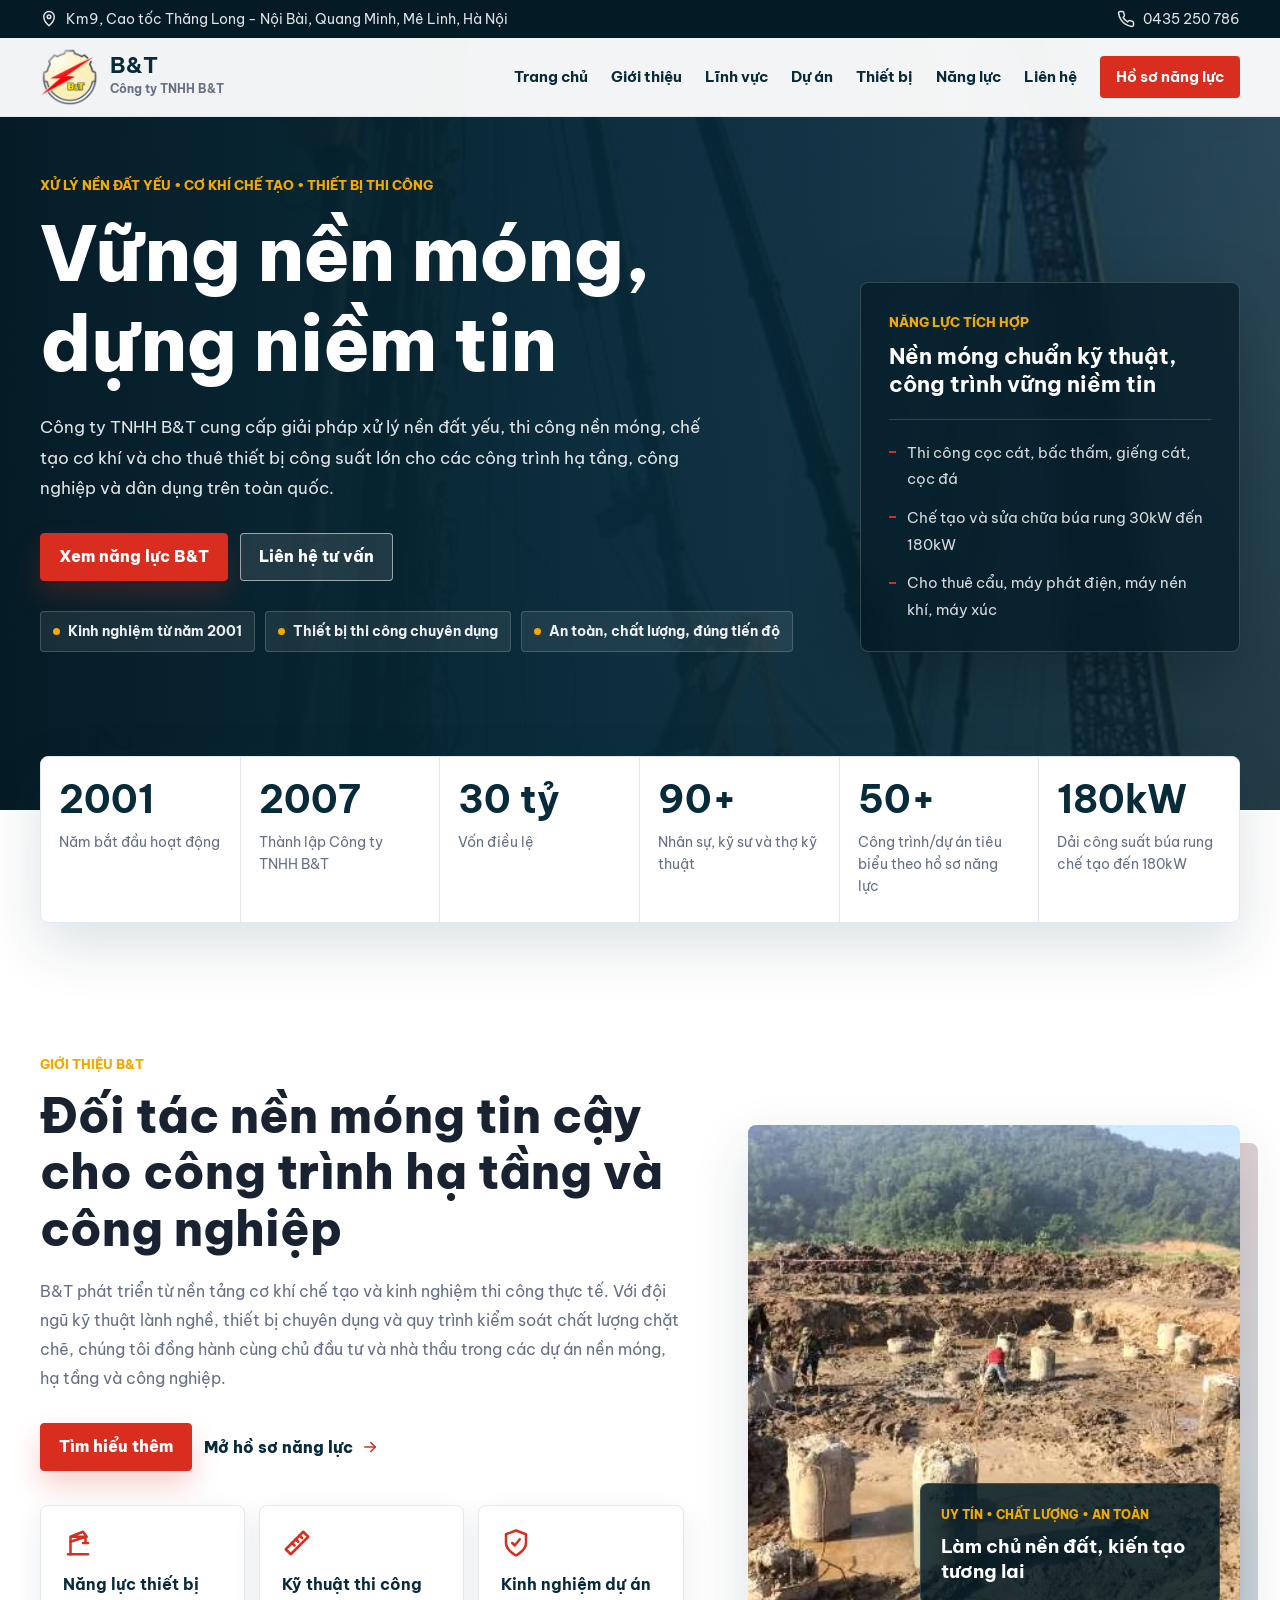
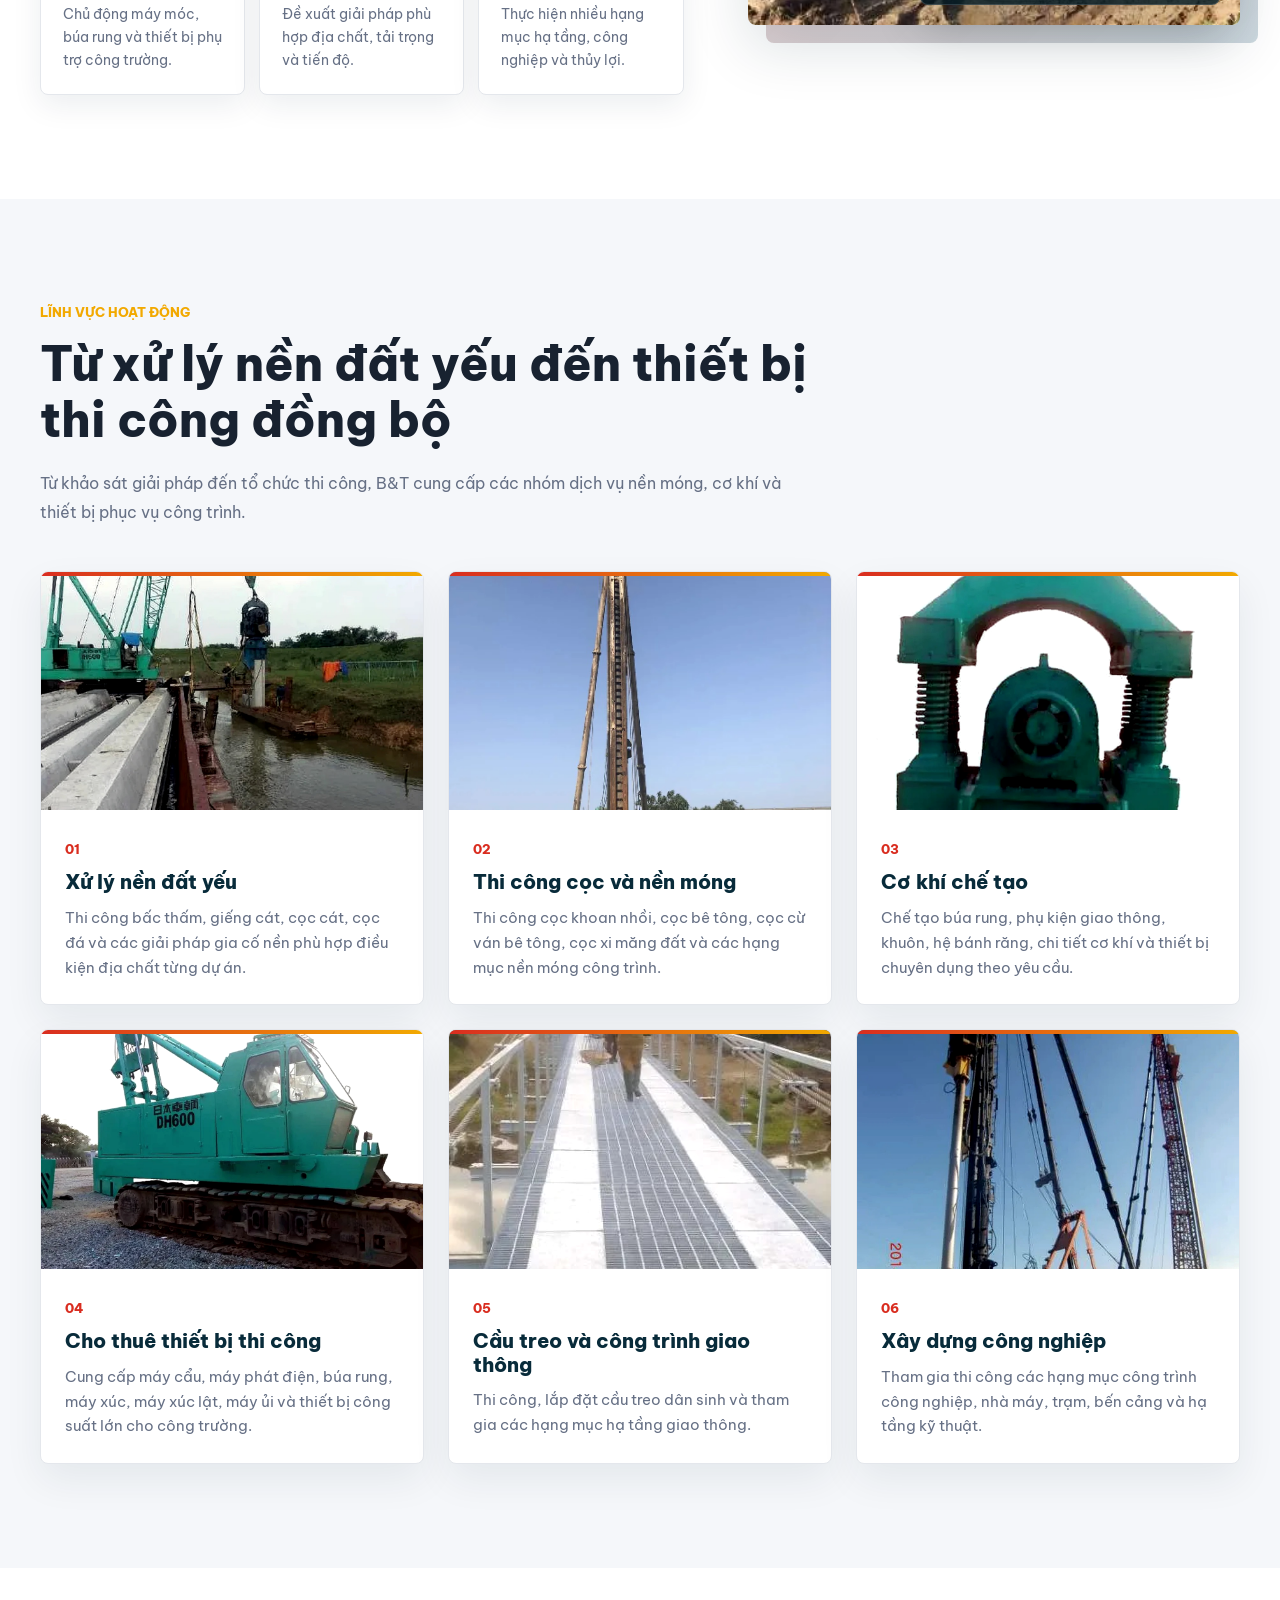
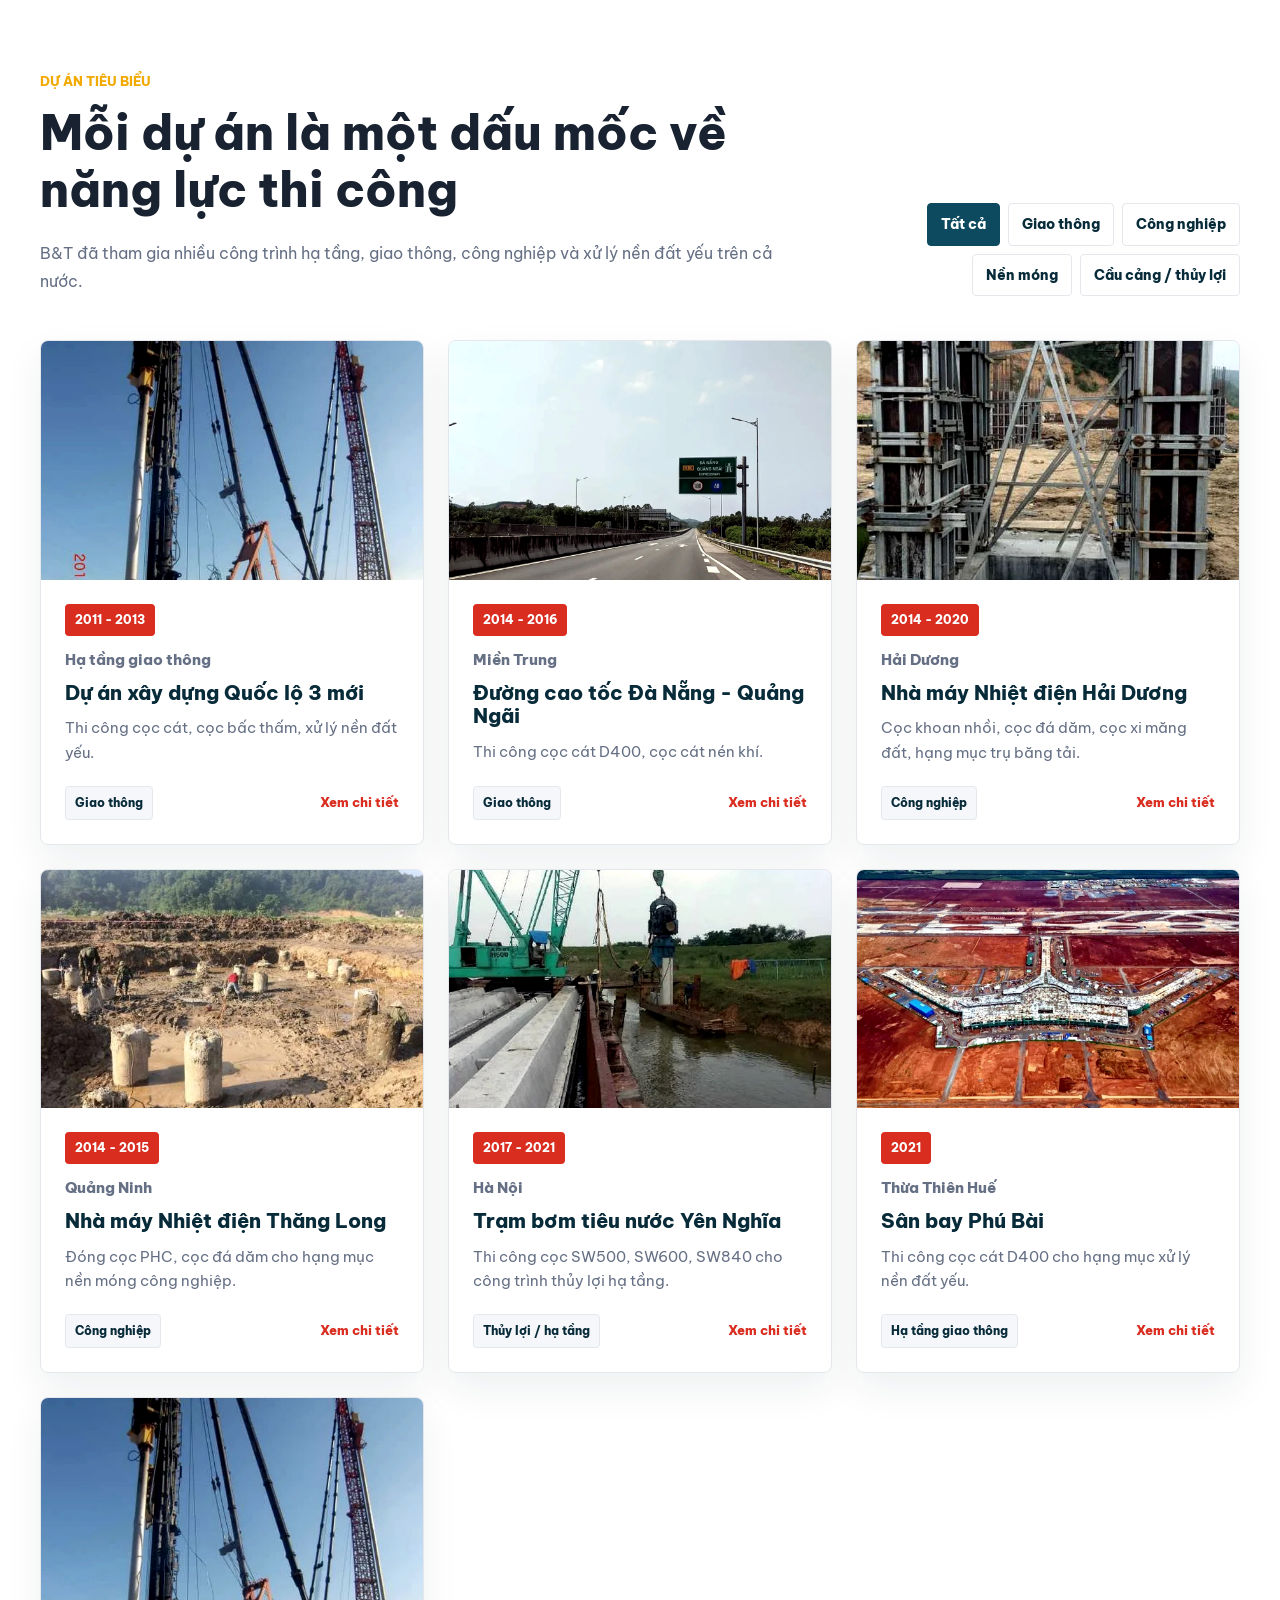
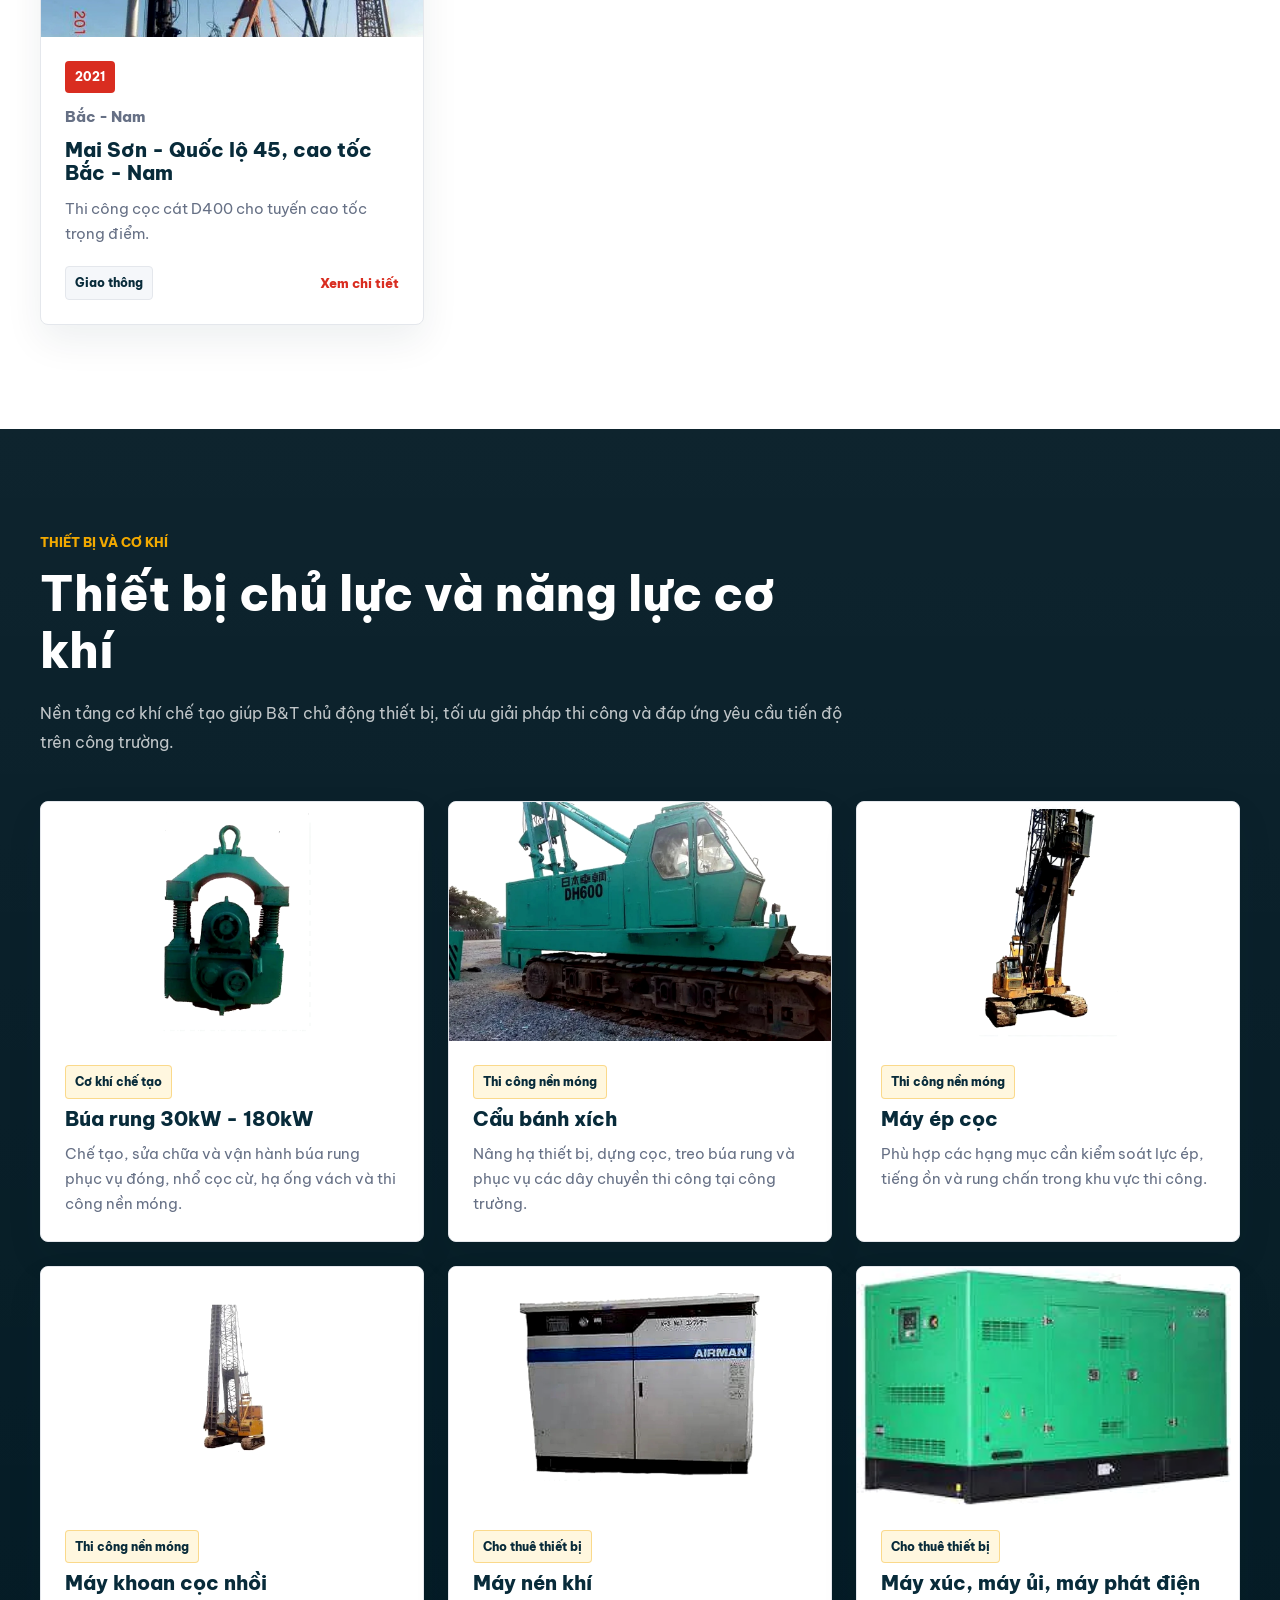
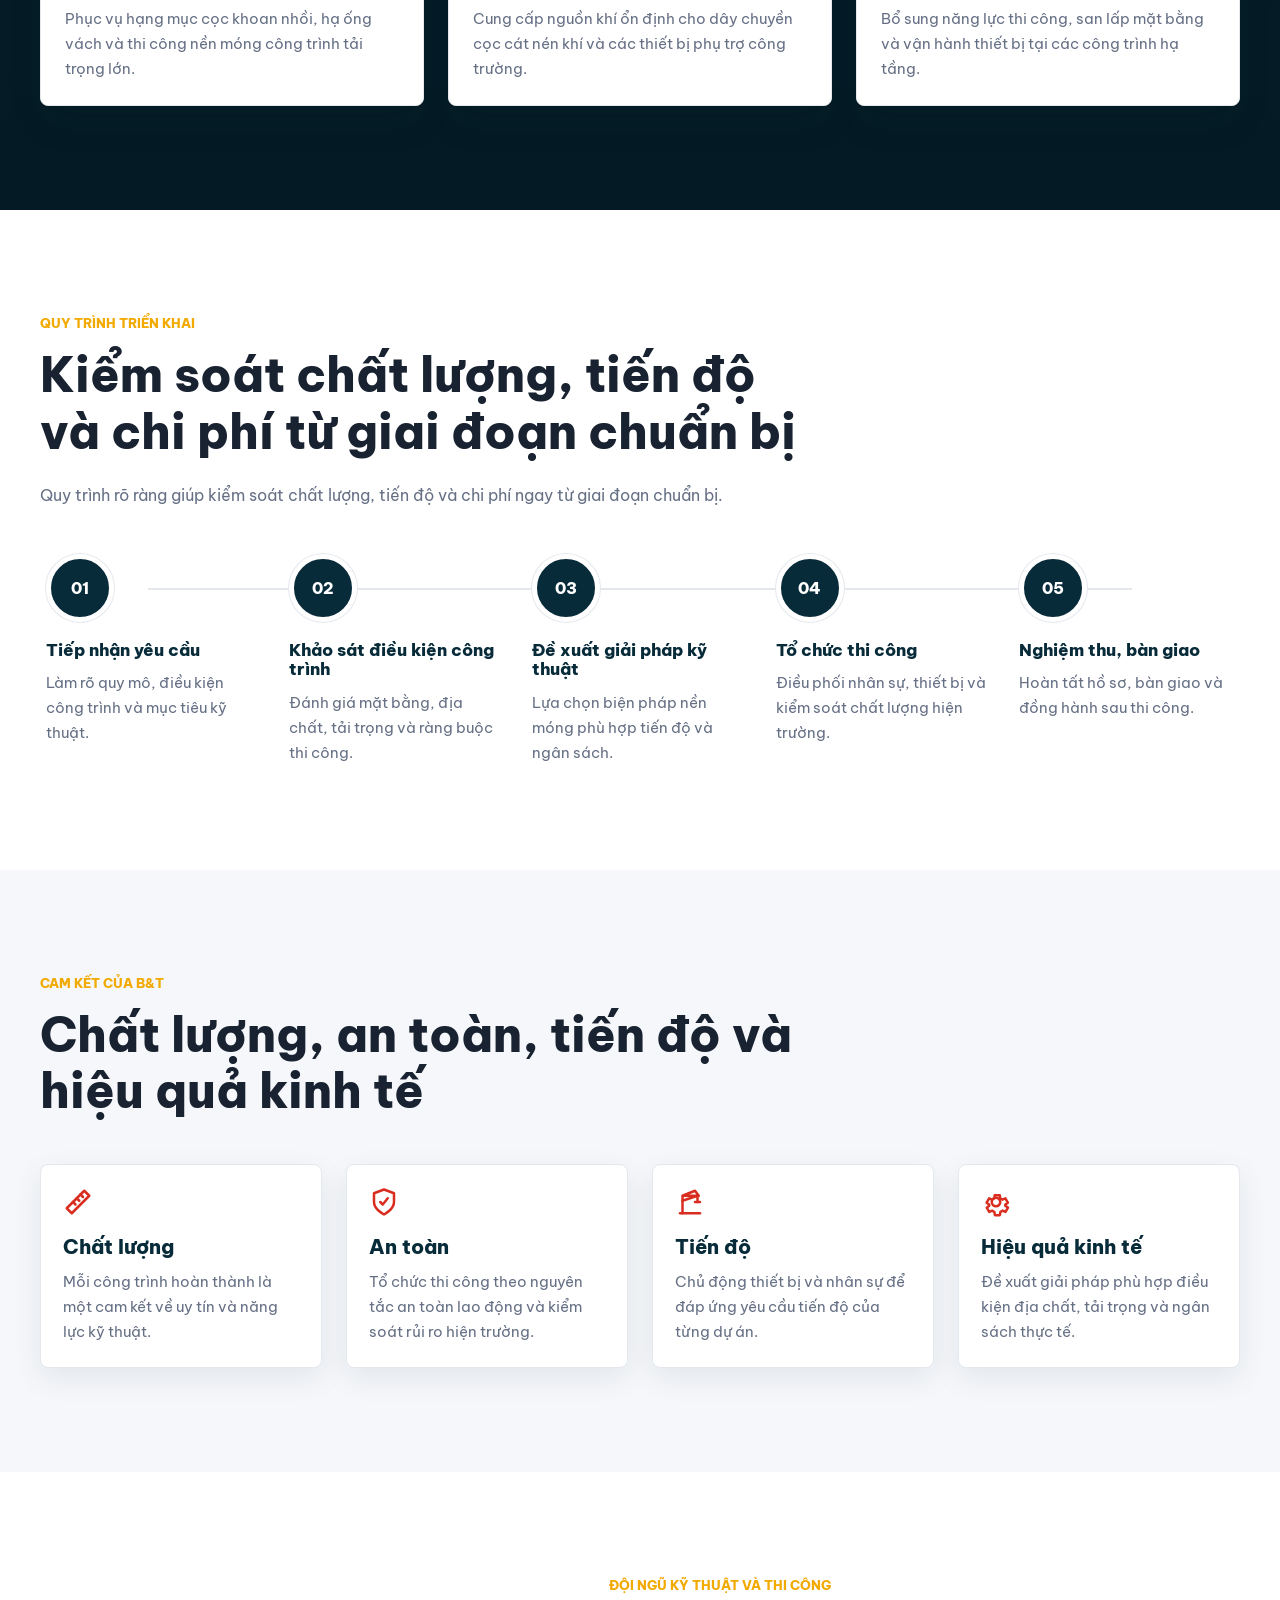
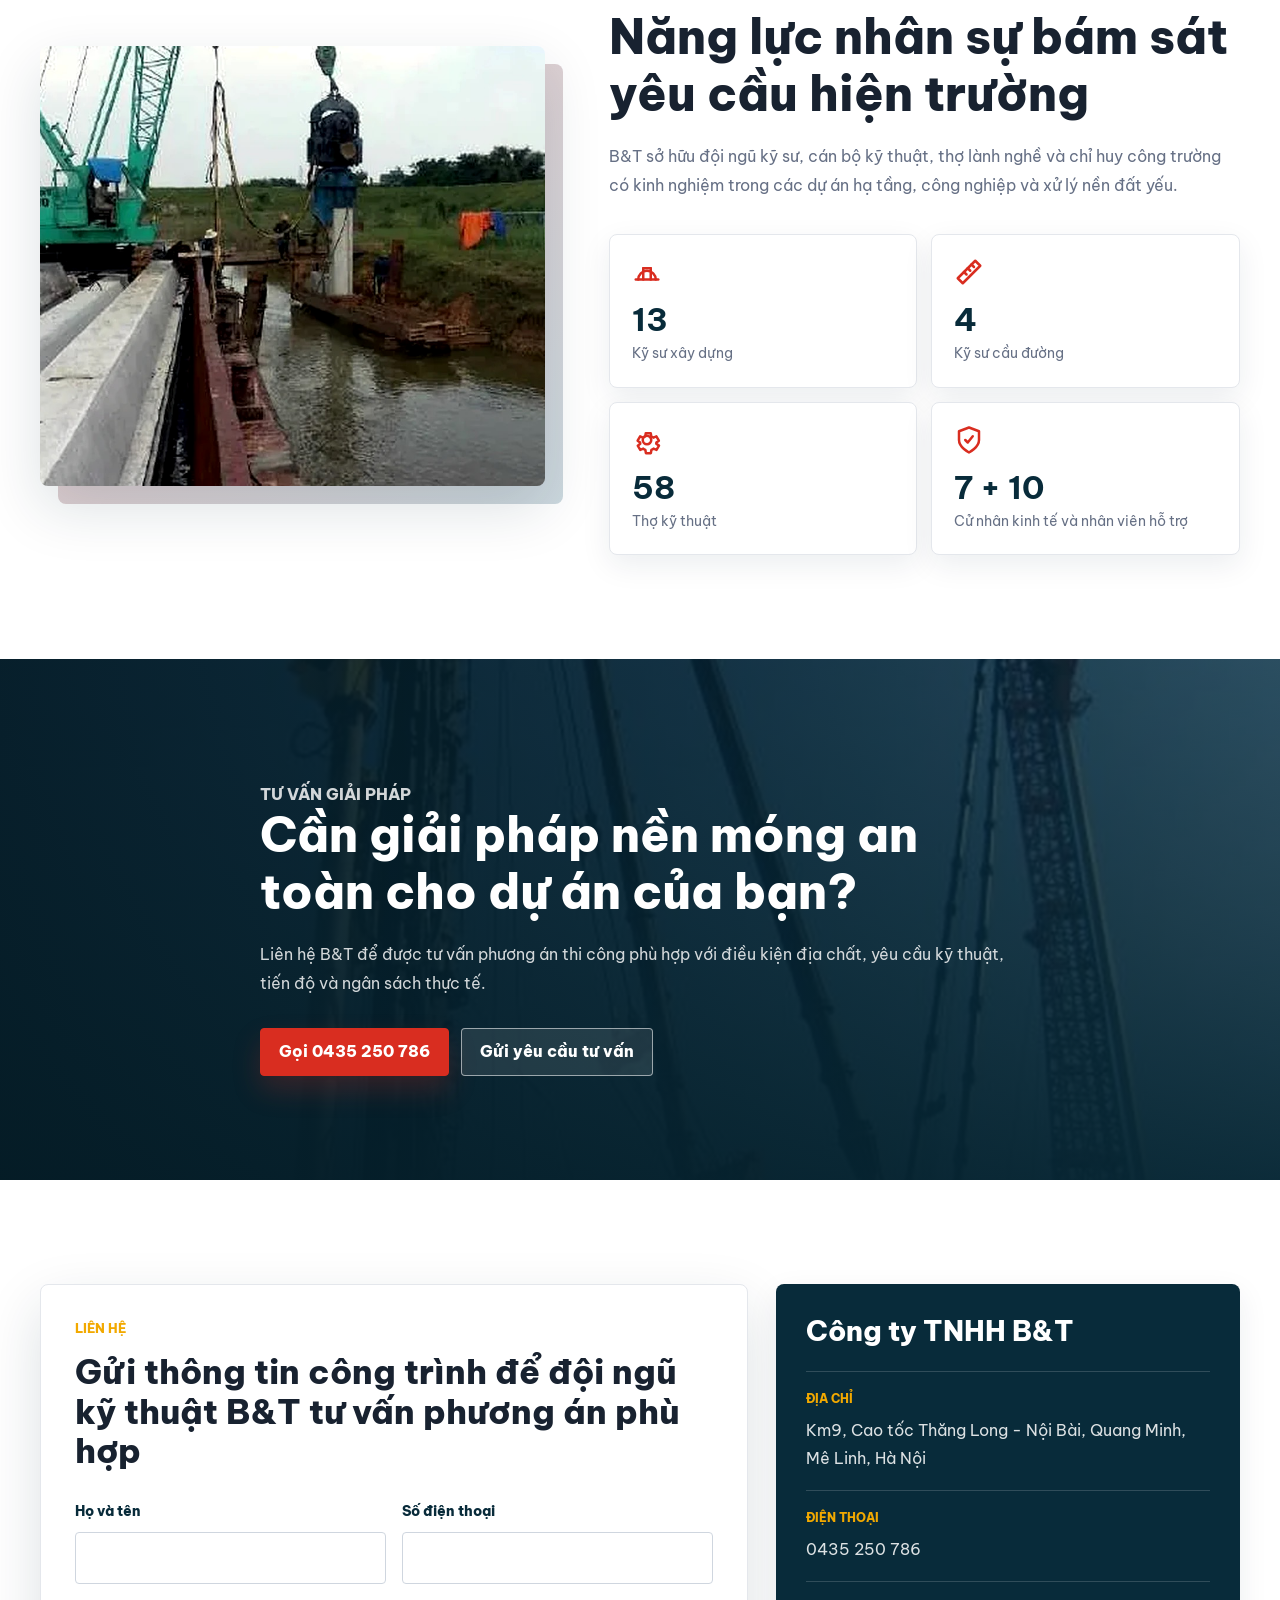
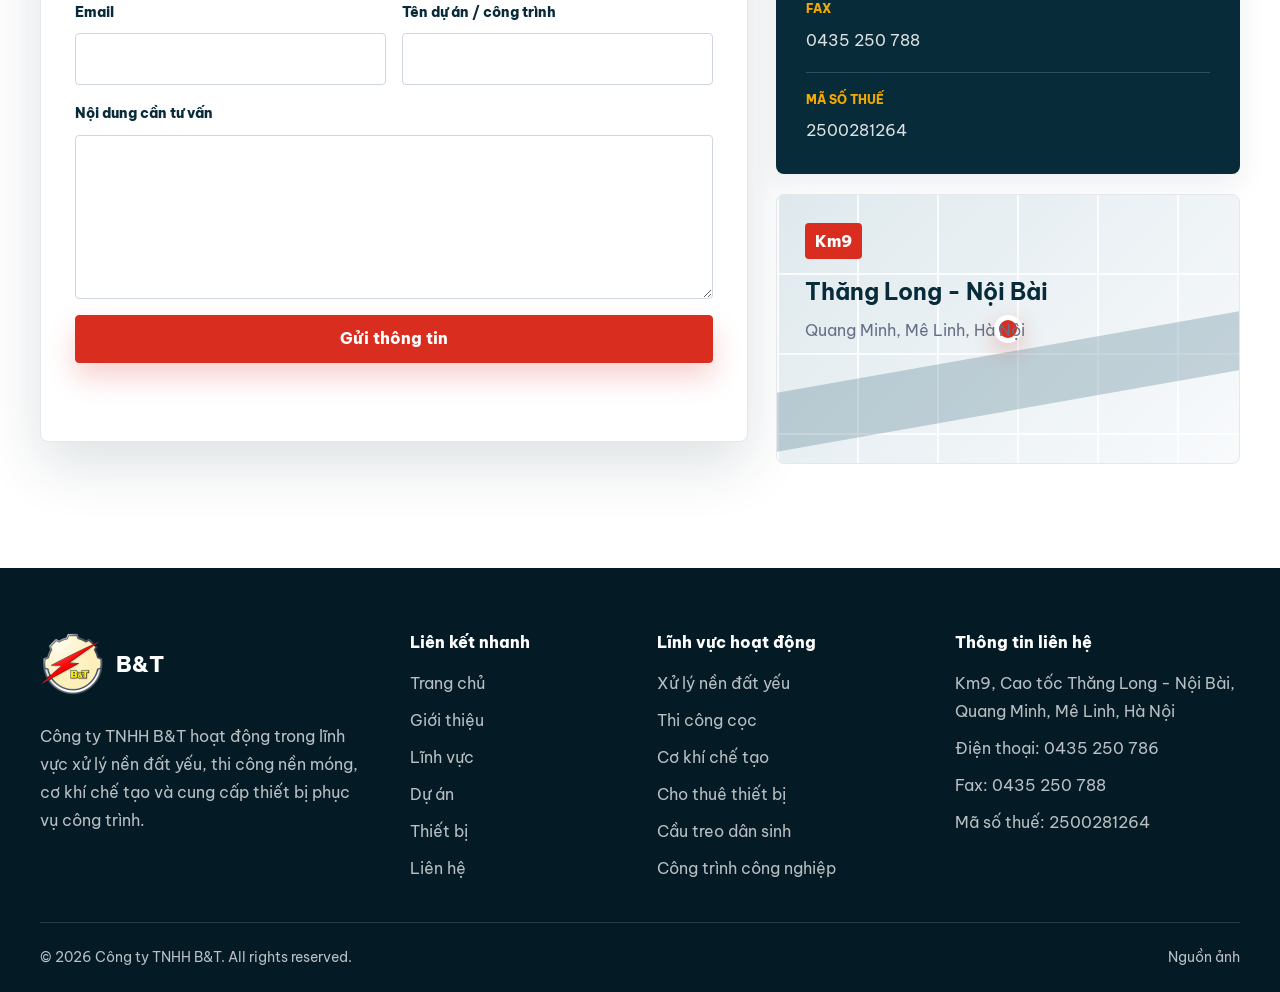
==== index.html @ 067ecbad "Add files via upload" ====
<!doctype html>
<html lang="vi">
  <head>
    <meta charset="utf-8" />
    <meta name="viewport" content="width=device-width, initial-scale=1" />
    <title>Công ty TNHH B&amp;T | Xử lý nền đất yếu, thi công nền móng và cơ khí thiết bị</title>
    <meta
      name="description"
      content="Công ty TNHH B&amp;T chuyên xử lý nền đất yếu, thi công nền móng, cọc cát, cọc khoan nhồi, cơ khí chế tạo và cho thuê thiết bị công trình."
    />
    <meta property="og:title" content="Công ty TNHH B&amp;T | Vững nền móng, dựng niềm tin" />
    <meta
      property="og:description"
      content="Giải pháp xử lý nền đất yếu, thi công nền móng, cơ khí chế tạo và thiết bị thi công cho công trình hạ tầng, công nghiệp và dân dụng."
    />
    <meta property="og:image" content="assets/images/hero-foundation.jpg" />
    <meta property="og:type" content="website" />
    <link rel="icon" href="favicon.png" type="image/png" />
    <link rel="preload" href="assets/images/hero-foundation.jpg" as="image" />
    <link rel="preconnect" href="https://fonts.googleapis.com" />
    <link rel="preconnect" href="https://fonts.gstatic.com" crossorigin />
    <link
      href="https://fonts.googleapis.com/css2?family=Be+Vietnam+Pro:wght@400;500;600;700;800&display=swap"
      rel="stylesheet"
    />
    <link rel="stylesheet" href="assets/css/style.css" />
  </head>
  <body>
    <a class="skip-link" href="#main-content">Bỏ qua điều hướng</a>

    <svg class="svg-sprite" aria-hidden="true" focusable="false">
      <symbol id="icon-pin" viewBox="0 0 24 24">
        <path d="M12 21s7-6.1 7-12a7 7 0 1 0-14 0c0 5.9 7 12 7 12Z" />
        <circle cx="12" cy="9" r="2.4" />
      </symbol>
      <symbol id="icon-phone" viewBox="0 0 24 24">
        <path d="M22 16.9v3a2 2 0 0 1-2.2 2 19.7 19.7 0 0 1-8.6-3.1 19.4 19.4 0 0 1-6-6A19.7 19.7 0 0 1 2.1 4.2 2 2 0 0 1 4.1 2h3a2 2 0 0 1 2 1.7c.1 1 .4 2 .7 2.9a2 2 0 0 1-.5 2.1L8.1 9.9a16 16 0 0 0 6 6l1.2-1.2a2 2 0 0 1 2.1-.5c.9.3 1.9.6 2.9.7A2 2 0 0 1 22 16.9Z" />
      </symbol>
      <symbol id="icon-shield" viewBox="0 0 24 24">
        <path d="M12 22s8-4 8-10V5l-8-3-8 3v7c0 6 8 10 8 10Z" />
        <path d="m9 12 2 2 4-5" />
      </symbol>
      <symbol id="icon-gear" viewBox="0 0 24 24">
        <path d="M12 15.4a3.4 3.4 0 1 0 0-6.8 3.4 3.4 0 0 0 0 6.8Z" />
        <path d="M19.4 15a8.7 8.7 0 0 0 .1-1l2-1.5-2-3.4-2.4 1a8.4 8.4 0 0 0-1.7-1L15 6.5h-4l-.4 2.6c-.6.2-1.2.6-1.7 1l-2.4-1-2 3.4 2 1.5a8.7 8.7 0 0 0 .1 1l-2 1.5 2 3.4 2.4-1c.5.4 1.1.7 1.7 1l.4 2.6h4l.4-2.6c.6-.3 1.2-.6 1.7-1l2.4 1 2-3.4-2.2-1.5Z" />
      </symbol>
      <symbol id="icon-crane" viewBox="0 0 24 24">
        <path d="M4 21h16" />
        <path d="M6 21V7l10-4 3 4H6" />
        <path d="m6 11 12-4" />
        <path d="M18 7v5" />
        <path d="M16 12h4" />
      </symbol>
      <symbol id="icon-ruler" viewBox="0 0 24 24">
        <path d="m3 17 4 4L21 7l-4-4L3 17Z" />
        <path d="m14 6 2 2" />
        <path d="m11 9 2 2" />
        <path d="m8 12 2 2" />
      </symbol>
      <symbol id="icon-hardhat" viewBox="0 0 24 24">
        <path d="M3 18h18" />
        <path d="M5 18a7 7 0 0 1 14 0" />
        <path d="M9 18V9" />
        <path d="M15 18V9" />
        <path d="M9 9h6" />
      </symbol>
      <symbol id="icon-arrow" viewBox="0 0 24 24">
        <path d="M5 12h14" />
        <path d="m13 6 6 6-6 6" />
      </symbol>
    </svg>

    <header class="site-header" data-header>
      <div class="top-bar">
        <div class="container top-bar__inner">
          <span>
            <svg aria-hidden="true"><use href="#icon-pin"></use></svg>
            Km9, Cao tốc Thăng Long - Nội Bài, Quang Minh, Mê Linh, Hà Nội
          </span>
          <a href="tel:0435250786">
            <svg aria-hidden="true"><use href="#icon-phone"></use></svg>
            0435 250 786
          </a>
        </div>
      </div>
      <nav class="nav-shell" aria-label="Điều hướng chính">
        <div class="container nav-shell__inner">
          <a class="brand" href="#home" aria-label="B&T trang chủ">
            <img class="brand__logo" src="assets/images/logo-bt.png" alt="Logo Công ty TNHH B&amp;T" />
            <span>
              <strong>B&amp;T</strong>
              <small>Công ty TNHH B&amp;T</small>
            </span>
          </a>

          <button
            class="nav-toggle"
            type="button"
            aria-label="Mở menu"
            aria-expanded="false"
            aria-controls="main-menu"
            data-nav-toggle
          >
            <span></span>
            <span></span>
            <span></span>
          </button>

          <div class="main-menu" id="main-menu" data-menu>
            <a href="#home">Trang chủ</a>
            <a href="#about">Giới thiệu</a>
            <a href="#services">Lĩnh vực</a>
            <a href="#projects">Dự án</a>
            <a href="#equipment">Thiết bị</a>
            <a href="#capacity">Năng lực</a>
            <a href="#contact">Liên hệ</a>
            <a class="nav-cta" href="assets/hsnl.pdf" target="_blank" rel="noopener">Hồ sơ năng lực</a>
          </div>
        </div>
      </nav>
    </header>

    <main id="main-content">
      <section class="hero-section" id="home" aria-label="B&T xử lý nền móng">
        <img
          class="hero-section__image"
          src="assets/images/hero-foundation.jpg"
          alt="Thiết bị thi công nền móng trên công trường hạ tầng"
        />
        <div class="hero-section__overlay"></div>
        <div class="container hero-grid">
          <div class="hero-copy reveal">
            <p class="eyebrow">Xử lý nền đất yếu • Cơ khí chế tạo • Thiết bị thi công</p>
            <h1>Vững nền móng, dựng niềm tin</h1>
            <p class="hero-lead">
              Công ty TNHH B&amp;T cung cấp giải pháp xử lý nền đất yếu, thi công nền móng,
              chế tạo cơ khí và cho thuê thiết bị công suất lớn cho các công trình hạ tầng,
              công nghiệp và dân dụng trên toàn quốc.
            </p>
            <div class="hero-actions">
              <a class="button button--primary" href="#capacity">Xem năng lực B&amp;T</a>
              <a class="button button--light" href="#contact">Liên hệ tư vấn</a>
            </div>
            <ul class="hero-points" aria-label="Điểm nổi bật của B&T">
              <li>Kinh nghiệm từ năm 2001</li>
              <li>Thiết bị thi công chuyên dụng</li>
              <li>An toàn, chất lượng, đúng tiến độ</li>
            </ul>
          </div>

          <aside class="hero-panel reveal" aria-label="Năng lực nổi bật">
            <p>Năng lực tích hợp</p>
            <strong>Nền móng chuẩn kỹ thuật, công trình vững niềm tin</strong>
            <ul>
              <li>Thi công cọc cát, bấc thấm, giếng cát, cọc đá</li>
              <li>Chế tạo và sửa chữa búa rung 30kW đến 180kW</li>
              <li>Cho thuê cẩu, máy phát điện, máy nén khí, máy xúc</li>
            </ul>
          </aside>
        </div>
      </section>

      <section class="stats-section" aria-label="Số liệu năng lực B&T">
        <div class="container stats-card reveal">
          <article>
            <strong><span data-counter-target="2001">2001</span></strong>
            <p>Năm bắt đầu hoạt động</p>
          </article>
          <article>
            <strong><span data-counter-target="2007">2007</span></strong>
            <p>Thành lập Công ty TNHH B&amp;T</p>
          </article>
          <article>
            <strong><span data-counter-target="30">30</span> tỷ</strong>
            <p>Vốn điều lệ</p>
          </article>
          <article>
            <strong><span data-counter-target="90">90</span>+</strong>
            <p>Nhân sự, kỹ sư và thợ kỹ thuật</p>
          </article>
          <article>
            <strong><span data-counter-target="50">50</span>+</strong>
            <p>Công trình/dự án tiêu biểu theo hồ sơ năng lực</p>
          </article>
          <article>
            <strong><span data-counter-target="180">180</span>kW</strong>
            <p>Dải công suất búa rung chế tạo đến 180kW</p>
          </article>
        </div>
      </section>

      <section class="section about-section" id="about">
        <div class="container two-column">
          <div class="section-copy reveal">
            <p class="eyebrow">Giới thiệu B&amp;T</p>
            <h2>Đối tác nền móng tin cậy cho công trình hạ tầng và công nghiệp</h2>
            <p>
              B&amp;T phát triển từ nền tảng cơ khí chế tạo và kinh nghiệm thi công thực tế.
              Với đội ngũ kỹ thuật lành nghề, thiết bị chuyên dụng và quy trình kiểm soát
              chất lượng chặt chẽ, chúng tôi đồng hành cùng chủ đầu tư và nhà thầu trong
              các dự án nền móng, hạ tầng và công nghiệp.
            </p>
            <div class="about-actions">
              <a class="button button--primary" href="#services">Tìm hiểu thêm</a>
              <a class="text-link" href="assets/hsnl.pdf" target="_blank" rel="noopener">
                Mở hồ sơ năng lực
                <svg aria-hidden="true"><use href="#icon-arrow"></use></svg>
              </a>
            </div>
            <div class="about-capabilities" aria-label="Năng lực chính">
              <article>
                <svg aria-hidden="true"><use href="#icon-crane"></use></svg>
                <strong>Năng lực thiết bị</strong>
                <span>Chủ động máy móc, búa rung và thiết bị phụ trợ công trường.</span>
              </article>
              <article>
                <svg aria-hidden="true"><use href="#icon-ruler"></use></svg>
                <strong>Kỹ thuật thi công</strong>
                <span>Đề xuất giải pháp phù hợp địa chất, tải trọng và tiến độ.</span>
              </article>
              <article>
                <svg aria-hidden="true"><use href="#icon-shield"></use></svg>
                <strong>Kinh nghiệm dự án</strong>
                <span>Thực hiện nhiều hạng mục hạ tầng, công nghiệp và thủy lợi.</span>
              </article>
            </div>
          </div>

          <div class="image-proof reveal">
            <img
              src="assets/images/about-engineer.jpg"
              alt="Kỹ sư và công nhân B&T thi công nền móng tại công trường"
            />
            <div class="proof-card">
              <span>Uy tín • Chất lượng • An toàn</span>
              <strong>Làm chủ nền đất, kiến tạo tương lai</strong>
            </div>
          </div>
        </div>
      </section>

      <section class="section section--light services-section" id="services">
        <div class="container">
          <div class="section-heading reveal">
            <p class="eyebrow">Lĩnh vực hoạt động</p>
            <h2>Từ xử lý nền đất yếu đến thiết bị thi công đồng bộ</h2>
            <p>
              Từ khảo sát giải pháp đến tổ chức thi công, B&amp;T cung cấp các nhóm dịch vụ
              nền móng, cơ khí và thiết bị phục vụ công trình.
            </p>
          </div>

          <div class="service-grid">
            <article class="service-card reveal">
              <img src="assets/images/services/ground-treatment.jpg" alt="Thi công xử lý nền đất yếu bằng thiết bị chuyên dụng" />
              <div class="service-card__body">
                <span>01</span>
                <h3>Xử lý nền đất yếu</h3>
                <p>Thi công bấc thấm, giếng cát, cọc cát, cọc đá và các giải pháp gia cố nền phù hợp điều kiện địa chất từng dự án.</p>
              </div>
            </article>
            <article class="service-card reveal">
              <img src="assets/images/services/bored-pile.jpg" alt="Máy khoan và thiết bị thi công cọc nền móng" />
              <div class="service-card__body">
                <span>02</span>
                <h3>Thi công cọc và nền móng</h3>
                <p>Thi công cọc khoan nhồi, cọc bê tông, cọc cừ ván bê tông, cọc xi măng đất và các hạng mục nền móng công trình.</p>
              </div>
            </article>
            <article class="service-card reveal">
              <img src="assets/images/services/mechanical-fabrication.jpg" alt="Búa rung và cụm cơ khí chế tạo phục vụ thi công nền móng" />
              <div class="service-card__body">
                <span>03</span>
                <h3>Cơ khí chế tạo</h3>
                <p>Chế tạo búa rung, phụ kiện giao thông, khuôn, hệ bánh răng, chi tiết cơ khí và thiết bị chuyên dụng theo yêu cầu.</p>
              </div>
            </article>
            <article class="service-card reveal">
              <img src="assets/images/services/equipment-rental.jpg" alt="Cẩu bánh xích phục vụ cho thuê thiết bị thi công" />
              <div class="service-card__body">
                <span>04</span>
                <h3>Cho thuê thiết bị thi công</h3>
                <p>Cung cấp máy cẩu, máy phát điện, búa rung, máy xúc, máy xúc lật, máy ủi và thiết bị công suất lớn cho công trường.</p>
              </div>
            </article>
            <article class="service-card reveal">
              <img src="assets/images/services/suspension-bridge.jpg" alt="Cầu treo dân sinh trong hạng mục giao thông" />
              <div class="service-card__body">
                <span>05</span>
                <h3>Cầu treo và công trình giao thông</h3>
                <p>Thi công, lắp đặt cầu treo dân sinh và tham gia các hạng mục hạ tầng giao thông.</p>
              </div>
            </article>
            <article class="service-card reveal">
              <img src="assets/images/services/sand-drain.jpg" alt="Thiết bị thi công cọc cát và nền móng công nghiệp" />
              <div class="service-card__body">
                <span>06</span>
                <h3>Xây dựng công nghiệp</h3>
                <p>Tham gia thi công các hạng mục công trình công nghiệp, nhà máy, trạm, bến cảng và hạ tầng kỹ thuật.</p>
              </div>
            </article>
          </div>
        </div>
      </section>

      <section class="section projects-section" id="projects">
        <div class="container">
          <div class="section-heading section-heading--row reveal">
            <div>
              <p class="eyebrow">Dự án tiêu biểu</p>
              <h2>Mỗi dự án là một dấu mốc về năng lực thi công</h2>
              <p>
                B&amp;T đã tham gia nhiều công trình hạ tầng, giao thông, công nghiệp và xử lý
                nền đất yếu trên cả nước.
              </p>
            </div>
            <div class="project-filters" aria-label="Lọc dự án">
              <button type="button" class="is-active" data-filter="all">Tất cả</button>
              <button type="button" data-filter="transport">Giao thông</button>
              <button type="button" data-filter="industrial">Công nghiệp</button>
              <button type="button" data-filter="foundation">Nền móng</button>
              <button type="button" data-filter="water">Cầu cảng / thủy lợi</button>
            </div>
          </div>

          <div class="project-grid" data-project-grid>
            <article class="project-card reveal" data-category="transport foundation">
              <img src="assets/images/projects/ql3.jpg" alt="Ảnh minh họa thiết bị thi công xử lý nền đất yếu tại dự án giao thông" />
              <div class="project-card__body">
                <span class="project-year">2011 - 2013</span>
                <p class="project-location">Hạ tầng giao thông</p>
                <h3>Dự án xây dựng Quốc lộ 3 mới</h3>
                <p>Thi công cọc cát, cọc bấc thấm, xử lý nền đất yếu.</p>
                <div class="project-card__footer">
                  <span>Giao thông</span>
                  <a href="#contact">Xem chi tiết</a>
                </div>
              </div>
            </article>
            <article class="project-card reveal" data-category="transport foundation">
              <img src="assets/images/projects/da-nang-quang-ngai.jpg" alt="Đường cao tốc Đà Nẵng - Quảng Ngãi" />
              <div class="project-card__body">
                <span class="project-year">2014 - 2016</span>
                <p class="project-location">Miền Trung</p>
                <h3>Đường cao tốc Đà Nẵng - Quảng Ngãi</h3>
                <p>Thi công cọc cát D400, cọc cát nén khí.</p>
                <div class="project-card__footer">
                  <span>Giao thông</span>
                  <a href="#contact">Xem chi tiết</a>
                </div>
              </div>
            </article>
            <article class="project-card reveal" data-category="industrial foundation">
              <img src="assets/images/projects/hai-duong-power.jpg" alt="Công trường nền móng nhà máy nhiệt điện Hải Dương" />
              <div class="project-card__body">
                <span class="project-year">2014 - 2020</span>
                <p class="project-location">Hải Dương</p>
                <h3>Nhà máy Nhiệt điện Hải Dương</h3>
                <p>Cọc khoan nhồi, cọc đá dăm, cọc xi măng đất, hạng mục trụ băng tải.</p>
                <div class="project-card__footer">
                  <span>Công nghiệp</span>
                  <a href="#contact">Xem chi tiết</a>
                </div>
              </div>
            </article>
            <article class="project-card reveal" data-category="industrial foundation">
              <img src="assets/images/projects/thang-long-power.jpg" alt="Ảnh minh họa đóng cọc và xử lý nền móng nhà máy công nghiệp" />
              <div class="project-card__body">
                <span class="project-year">2014 - 2015</span>
                <p class="project-location">Quảng Ninh</p>
                <h3>Nhà máy Nhiệt điện Thăng Long</h3>
                <p>Đóng cọc PHC, cọc đá dăm cho hạng mục nền móng công nghiệp.</p>
                <div class="project-card__footer">
                  <span>Công nghiệp</span>
                  <a href="#contact">Xem chi tiết</a>
                </div>
              </div>
            </article>
            <article class="project-card reveal" data-category="water foundation">
              <img src="assets/images/projects/yen-nghia-pump.jpg" alt="Thi công cọc cừ và nền móng khu vực thủy lợi" />
              <div class="project-card__body">
                <span class="project-year">2017 - 2021</span>
                <p class="project-location">Hà Nội</p>
                <h3>Trạm bơm tiêu nước Yên Nghĩa</h3>
                <p>Thi công cọc SW500, SW600, SW840 cho công trình thủy lợi hạ tầng.</p>
                <div class="project-card__footer">
                  <span>Thủy lợi / hạ tầng</span>
                  <a href="#contact">Xem chi tiết</a>
                </div>
              </div>
            </article>
            <article class="project-card reveal" data-category="transport foundation">
              <img src="assets/images/projects/phu-bai-airport.jpg" alt="Ảnh minh họa công trường sân bay và hạ tầng giao thông" />
              <div class="project-card__body">
                <span class="project-year">2021</span>
                <p class="project-location">Thừa Thiên Huế</p>
                <h3>Sân bay Phú Bài</h3>
                <p>Thi công cọc cát D400 cho hạng mục xử lý nền đất yếu.</p>
                <div class="project-card__footer">
                  <span>Hạ tầng giao thông</span>
                  <a href="#contact">Xem chi tiết</a>
                </div>
              </div>
            </article>
            <article class="project-card reveal" data-category="transport foundation">
              <img src="assets/images/projects/mai-son-ql45.jpg" alt="Thiết bị thi công cọc cát tại công trường cao tốc" />
              <div class="project-card__body">
                <span class="project-year">2021</span>
                <p class="project-location">Bắc - Nam</p>
                <h3>Mai Sơn - Quốc lộ 45, cao tốc Bắc - Nam</h3>
                <p>Thi công cọc cát D400 cho tuyến cao tốc trọng điểm.</p>
                <div class="project-card__footer">
                  <span>Giao thông</span>
                  <a href="#contact">Xem chi tiết</a>
                </div>
              </div>
            </article>
          </div>
        </div>
      </section>

      <section class="section section--dark equipment-section" id="equipment">
        <div class="container">
          <div class="section-heading reveal">
            <p class="eyebrow">Thiết bị và cơ khí</p>
            <h2>Thiết bị chủ lực và năng lực cơ khí</h2>
            <p>
              Nền tảng cơ khí chế tạo giúp B&amp;T chủ động thiết bị, tối ưu giải pháp thi công
              và đáp ứng yêu cầu tiến độ trên công trường.
            </p>
          </div>

          <div class="equipment-grid">
            <article class="equipment-card reveal">
              <img src="assets/images/equipment/vibro-hammer.jpg" alt="Búa rung phục vụ thi công cọc cừ và nền móng" />
              <div>
                <span class="badge">Cơ khí chế tạo</span>
                <h3>Búa rung 30kW - 180kW</h3>
                <p>Chế tạo, sửa chữa và vận hành búa rung phục vụ đóng, nhổ cọc cừ, hạ ống vách và thi công nền móng.</p>
              </div>
            </article>
            <article class="equipment-card reveal">
              <img src="assets/images/equipment/crawler-crane.jpg" alt="Cẩu bánh xích phục vụ nâng hạ thiết bị thi công nền móng" />
              <div>
                <span class="badge">Thi công nền móng</span>
                <h3>Cẩu bánh xích</h3>
                <p>Nâng hạ thiết bị, dựng cọc, treo búa rung và phục vụ các dây chuyền thi công tại công trường.</p>
              </div>
            </article>
            <article class="equipment-card reveal">
              <img src="assets/images/equipment/static-piler.jpg" alt="Máy ép cọc tĩnh phục vụ thi công nền móng" />
              <div>
                <span class="badge">Thi công nền móng</span>
                <h3>Máy ép cọc</h3>
                <p>Phù hợp các hạng mục cần kiểm soát lực ép, tiếng ồn và rung chấn trong khu vực thi công.</p>
              </div>
            </article>
            <article class="equipment-card reveal">
              <img src="assets/images/equipment/bored-pile-rig.jpg" alt="Máy khoan cọc nhồi trong danh mục thiết bị nền móng" />
              <div>
                <span class="badge">Thi công nền móng</span>
                <h3>Máy khoan cọc nhồi</h3>
                <p>Phục vụ hạng mục cọc khoan nhồi, hạ ống vách và thi công nền móng công trình tải trọng lớn.</p>
              </div>
            </article>
            <article class="equipment-card reveal">
              <img src="assets/images/equipment/air-compressor.jpg" alt="Máy nén khí phục vụ dây chuyền thi công cọc cát" />
              <div>
                <span class="badge">Cho thuê thiết bị</span>
                <h3>Máy nén khí</h3>
                <p>Cung cấp nguồn khí ổn định cho dây chuyền cọc cát nén khí và các thiết bị phụ trợ công trường.</p>
              </div>
            </article>
            <article class="equipment-card reveal">
              <img src="assets/images/equipment/generator.jpg" alt="Máy phát điện và thiết bị phụ trợ công trường" />
              <div>
                <span class="badge">Cho thuê thiết bị</span>
                <h3>Máy xúc, máy ủi, máy phát điện</h3>
                <p>Bổ sung năng lực thi công, san lấp mặt bằng và vận hành thiết bị tại các công trình hạ tầng.</p>
              </div>
            </article>
          </div>
        </div>
      </section>

      <section class="section process-section" id="process">
        <div class="container">
          <div class="section-heading reveal">
            <p class="eyebrow">Quy trình triển khai</p>
            <h2>Kiểm soát chất lượng, tiến độ và chi phí từ giai đoạn chuẩn bị</h2>
            <p>
              Quy trình rõ ràng giúp kiểm soát chất lượng, tiến độ và chi phí ngay từ giai đoạn chuẩn bị.
            </p>
          </div>
          <div class="process-timeline">
            <article class="reveal">
              <span>01</span>
              <h3>Tiếp nhận yêu cầu</h3>
              <p>Làm rõ quy mô, điều kiện công trình và mục tiêu kỹ thuật.</p>
            </article>
            <article class="reveal">
              <span>02</span>
              <h3>Khảo sát điều kiện công trình</h3>
              <p>Đánh giá mặt bằng, địa chất, tải trọng và ràng buộc thi công.</p>
            </article>
            <article class="reveal">
              <span>03</span>
              <h3>Đề xuất giải pháp kỹ thuật</h3>
              <p>Lựa chọn biện pháp nền móng phù hợp tiến độ và ngân sách.</p>
            </article>
            <article class="reveal">
              <span>04</span>
              <h3>Tổ chức thi công</h3>
              <p>Điều phối nhân sự, thiết bị và kiểm soát chất lượng hiện trường.</p>
            </article>
            <article class="reveal">
              <span>05</span>
              <h3>Nghiệm thu, bàn giao</h3>
              <p>Hoàn tất hồ sơ, bàn giao và đồng hành sau thi công.</p>
            </article>
          </div>
        </div>
      </section>

      <section class="section section--light values-section" aria-labelledby="values-title">
        <div class="container">
          <div class="section-heading reveal">
            <p class="eyebrow">Cam kết của B&amp;T</p>
            <h2 id="values-title">Chất lượng, an toàn, tiến độ và hiệu quả kinh tế</h2>
          </div>
          <div class="values-grid">
            <article class="value-card reveal">
              <svg aria-hidden="true"><use href="#icon-ruler"></use></svg>
              <h3>Chất lượng</h3>
              <p>Mỗi công trình hoàn thành là một cam kết về uy tín và năng lực kỹ thuật.</p>
            </article>
            <article class="value-card reveal">
              <svg aria-hidden="true"><use href="#icon-shield"></use></svg>
              <h3>An toàn</h3>
              <p>Tổ chức thi công theo nguyên tắc an toàn lao động và kiểm soát rủi ro hiện trường.</p>
            </article>
            <article class="value-card reveal">
              <svg aria-hidden="true"><use href="#icon-crane"></use></svg>
              <h3>Tiến độ</h3>
              <p>Chủ động thiết bị và nhân sự để đáp ứng yêu cầu tiến độ của từng dự án.</p>
            </article>
            <article class="value-card reveal">
              <svg aria-hidden="true"><use href="#icon-gear"></use></svg>
              <h3>Hiệu quả kinh tế</h3>
              <p>Đề xuất giải pháp phù hợp điều kiện địa chất, tải trọng và ngân sách thực tế.</p>
            </article>
          </div>
        </div>
      </section>

      <section class="section capacity-section" id="capacity">
        <div class="container two-column two-column--reverse">
          <div class="image-proof image-proof--compact reveal">
            <img
              src="assets/images/services/ground-treatment.jpg"
              alt="Đội ngũ thi công B&T vận hành thiết bị tại công trường nền móng"
            />
          </div>
          <div class="section-copy reveal">
            <p class="eyebrow">Đội ngũ kỹ thuật và thi công</p>
            <h2>Năng lực nhân sự bám sát yêu cầu hiện trường</h2>
            <p>
              B&amp;T sở hữu đội ngũ kỹ sư, cán bộ kỹ thuật, thợ lành nghề và chỉ huy công trường
              có kinh nghiệm trong các dự án hạ tầng, công nghiệp và xử lý nền đất yếu.
            </p>
            <div class="people-grid">
              <article>
                <svg aria-hidden="true"><use href="#icon-hardhat"></use></svg>
                <strong>13</strong>
                <span>Kỹ sư xây dựng</span>
              </article>
              <article>
                <svg aria-hidden="true"><use href="#icon-ruler"></use></svg>
                <strong>4</strong>
                <span>Kỹ sư cầu đường</span>
              </article>
              <article>
                <svg aria-hidden="true"><use href="#icon-gear"></use></svg>
                <strong>58</strong>
                <span>Thợ kỹ thuật</span>
              </article>
              <article>
                <svg aria-hidden="true"><use href="#icon-shield"></use></svg>
                <strong>7 + 10</strong>
                <span>Cử nhân kinh tế và nhân viên hỗ trợ</span>
              </article>
            </div>
          </div>
        </div>
      </section>

      <section class="cta-section" aria-label="Liên hệ tư vấn nền móng">
        <img src="assets/images/hero-foundation.jpg" alt="" aria-hidden="true" />
        <div class="cta-section__overlay"></div>
        <div class="container cta-content reveal">
          <p class="eyebrow">Tư vấn giải pháp</p>
          <h2>Cần giải pháp nền móng an toàn cho dự án của bạn?</h2>
          <p>
            Liên hệ B&amp;T để được tư vấn phương án thi công phù hợp với điều kiện địa chất,
            yêu cầu kỹ thuật, tiến độ và ngân sách thực tế.
          </p>
          <div class="hero-actions">
            <a class="button button--primary" href="tel:0435250786">Gọi 0435 250 786</a>
            <a class="button button--light" href="#contact">Gửi yêu cầu tư vấn</a>
          </div>
        </div>
      </section>

      <section class="section contact-section" id="contact">
        <div class="container contact-grid">
          <div class="contact-card reveal">
            <p class="eyebrow">Liên hệ</p>
            <h2>Gửi thông tin công trình để đội ngũ kỹ thuật B&amp;T tư vấn phương án phù hợp</h2>
            <form class="contact-form" data-contact-form novalidate>
              <div class="form-row">
                <label for="fullname">Họ và tên</label>
                <input id="fullname" name="fullname" type="text" autocomplete="name" required />
              </div>
              <div class="form-row">
                <label for="phone">Số điện thoại</label>
                <input id="phone" name="phone" type="tel" autocomplete="tel" required />
              </div>
              <div class="form-row">
                <label for="email">Email</label>
                <input id="email" name="email" type="email" autocomplete="email" />
              </div>
              <div class="form-row">
                <label for="project-name">Tên dự án / công trình</label>
                <input id="project-name" name="project" type="text" />
              </div>
              <div class="form-row form-row--full">
                <label for="message">Nội dung cần tư vấn</label>
                <textarea id="message" name="message" rows="5" required></textarea>
              </div>
              <button class="button button--primary form-row--full" type="submit">Gửi thông tin</button>
              <p class="form-status form-row--full" role="status" aria-live="polite" data-form-status></p>
            </form>
          </div>

          <aside class="contact-info reveal" aria-label="Thông tin liên hệ Công ty TNHH B&T">
            <div>
              <h2>Công ty TNHH B&amp;T</h2>
              <dl>
                <div>
                  <dt>Địa chỉ</dt>
                  <dd>Km9, Cao tốc Thăng Long - Nội Bài, Quang Minh, Mê Linh, Hà Nội</dd>
                </div>
                <div>
                  <dt>Điện thoại</dt>
                  <dd><a href="tel:0435250786">0435 250 786</a></dd>
                </div>
                <div>
                  <dt>Fax</dt>
                  <dd>0435 250 788</dd>
                </div>
                <div>
                  <dt>Mã số thuế</dt>
                  <dd>2500281264</dd>
                </div>
              </dl>
            </div>
            <div class="map-placeholder" aria-label="Vị trí B&T tại khu vực Mê Linh, Hà Nội">
              <span>Km9</span>
              <strong>Thăng Long - Nội Bài</strong>
              <p>Quang Minh, Mê Linh, Hà Nội</p>
            </div>
          </aside>
        </div>
      </section>
    </main>

    <footer class="site-footer">
      <div class="container footer-grid">
        <div>
          <a class="footer-brand" href="#home">
            <img src="assets/images/logo-bt.png" alt="Logo Công ty TNHH B&amp;T" />
            <span>B&amp;T</span>
          </a>
          <p>
            Công ty TNHH B&amp;T hoạt động trong lĩnh vực xử lý nền đất yếu, thi công nền móng,
            cơ khí chế tạo và cung cấp thiết bị phục vụ công trình.
          </p>
        </div>
        <div>
          <h2>Liên kết nhanh</h2>
          <ul>
            <li><a href="#home">Trang chủ</a></li>
            <li><a href="#about">Giới thiệu</a></li>
            <li><a href="#services">Lĩnh vực</a></li>
            <li><a href="#projects">Dự án</a></li>
            <li><a href="#equipment">Thiết bị</a></li>
            <li><a href="#contact">Liên hệ</a></li>
          </ul>
        </div>
        <div>
          <h2>Lĩnh vực hoạt động</h2>
          <ul>
            <li>Xử lý nền đất yếu</li>
            <li>Thi công cọc</li>
            <li>Cơ khí chế tạo</li>
            <li>Cho thuê thiết bị</li>
            <li>Cầu treo dân sinh</li>
            <li>Công trình công nghiệp</li>
          </ul>
        </div>
        <div>
          <h2>Thông tin liên hệ</h2>
          <address>
            <span>Km9, Cao tốc Thăng Long - Nội Bài, Quang Minh, Mê Linh, Hà Nội</span>
            <a href="tel:0435250786">Điện thoại: 0435 250 786</a>
            <span>Fax: 0435 250 788</span>
            <span>Mã số thuế: 2500281264</span>
          </address>
        </div>
      </div>
      <div class="container footer-bottom">
        <span>© 2026 Công ty TNHH B&amp;T. All rights reserved.</span>
        <a href="assets/source-credits.md">Nguồn ảnh</a>
      </div>
    </footer>

    <script src="assets/js/main.js"></script>
  </body>
</html>
---- assets/css/style.css ----
:root {
  --primary: #082b3a;
  --primary-dark: #041b25;
  --secondary: #0e4a5f;
  --accent: #d92d20;
  --accent-2: #f2a900;
  --text: #182230;
  --muted: #667085;
  --border: #e4e7ec;
  --light: #f5f7fa;
  --white: #ffffff;
  --shadow-sm: 0 10px 30px rgba(8, 43, 58, 0.08);
  --shadow-md: 0 22px 58px rgba(8, 43, 58, 0.14);
  --radius: 8px;
  --header-offset: 118px;
}

* {
  box-sizing: border-box;
}

html {
  scroll-behavior: smooth;
  scroll-padding-top: var(--header-offset);
}

body {
  min-width: 320px;
  margin: 0;
  color: var(--text);
  background: var(--white);
  font-family: "Be Vietnam Pro", Inter, Arial, sans-serif;
  font-size: 16px;
  line-height: 1.75;
  text-rendering: optimizeLegibility;
}

body.nav-open {
  overflow: hidden;
}

img,
svg {
  display: block;
}

img {
  max-width: 100%;
}

a {
  color: inherit;
  text-decoration: none;
}

button,
input,
textarea {
  font: inherit;
}

button,
a,
input,
textarea {
  outline-offset: 4px;
}

button:focus-visible,
a:focus-visible,
input:focus-visible,
textarea:focus-visible {
  outline: 3px solid rgba(242, 169, 0, 0.7);
}

.container {
  width: min(1200px, calc(100% - 40px));
  margin-inline: auto;
}

.skip-link {
  position: fixed;
  top: 12px;
  left: 12px;
  z-index: 2000;
  padding: 10px 14px;
  color: var(--white);
  background: var(--accent);
  border-radius: 4px;
  transform: translateY(-150%);
}

.skip-link:focus {
  transform: translateY(0);
}

.svg-sprite {
  position: absolute;
  width: 0;
  height: 0;
  overflow: hidden;
}

.site-header {
  position: fixed;
  inset: 0 0 auto;
  z-index: 1000;
  transition: transform 200ms ease;
}

.top-bar {
  color: rgba(255, 255, 255, 0.88);
  background: var(--primary-dark);
  font-size: 0.875rem;
}

.top-bar__inner {
  display: flex;
  align-items: center;
  justify-content: space-between;
  gap: 20px;
  min-height: 38px;
}

.top-bar span,
.top-bar a {
  display: inline-flex;
  align-items: center;
  gap: 8px;
  min-width: 0;
}

.top-bar svg,
.brand svg,
.about-capabilities svg,
.value-card svg,
.people-grid svg,
.text-link svg {
  width: 18px;
  height: 18px;
  flex: 0 0 auto;
  fill: none;
  stroke: currentColor;
  stroke-width: 2;
  stroke-linecap: round;
  stroke-linejoin: round;
}

.nav-shell {
  position: relative;
  background: rgba(255, 255, 255, 0.95);
  border-bottom: 1px solid rgba(228, 231, 236, 0.88);
  backdrop-filter: blur(16px);
}

.site-header.is-scrolled .nav-shell {
  background: var(--white);
  box-shadow: 0 14px 34px rgba(8, 43, 58, 0.12);
}

.nav-shell__inner {
  display: flex;
  align-items: center;
  justify-content: space-between;
  min-height: 78px;
  gap: 26px;
}

.brand {
  display: inline-flex;
  align-items: center;
  gap: 12px;
  min-width: 0;
  color: var(--primary);
}

.brand__logo {
  width: 58px;
  height: 58px;
  object-fit: contain;
}

.brand strong,
.brand small {
  display: block;
}

.brand strong {
  font-size: 1.35rem;
  line-height: 1.1;
}

.brand small {
  color: var(--muted);
  font-size: 0.78rem;
  font-weight: 700;
}

.main-menu {
  display: flex;
  align-items: center;
  gap: 23px;
  color: var(--primary);
  font-size: 0.92rem;
  font-weight: 700;
}

.main-menu a {
  position: relative;
  display: inline-flex;
  align-items: center;
  min-height: 42px;
}

.main-menu a:not(.nav-cta)::after {
  position: absolute;
  right: 0;
  bottom: 5px;
  left: 0;
  height: 2px;
  background: var(--accent);
  content: "";
  transform: scaleX(0);
  transform-origin: left;
  transition: transform 180ms ease;
}

.main-menu a:hover::after,
.main-menu a:focus-visible::after {
  transform: scaleX(1);
}

.nav-cta {
  min-height: 42px;
  padding: 0 16px;
  color: var(--white);
  background: var(--accent);
  border-radius: 4px;
}

.nav-cta:hover {
  background: #b42318;
}

.nav-toggle {
  display: none;
  width: 46px;
  height: 46px;
  padding: 0;
  background: var(--primary);
  border: 0;
  border-radius: 4px;
  cursor: pointer;
}

.nav-toggle span {
  display: block;
  width: 22px;
  height: 2px;
  margin: 5px auto;
  background: var(--white);
  border-radius: 999px;
  transition: transform 180ms ease, opacity 180ms ease;
}

.nav-toggle.is-open span:nth-child(1) {
  transform: translateY(7px) rotate(45deg);
}

.nav-toggle.is-open span:nth-child(2) {
  opacity: 0;
}

.nav-toggle.is-open span:nth-child(3) {
  transform: translateY(-7px) rotate(-45deg);
}

.hero-section {
  position: relative;
  min-height: 90vh;
  min-height: 90svh;
  padding: 176px 0 92px;
  overflow: hidden;
  color: var(--white);
  background: var(--primary-dark);
}

.hero-section__image,
.hero-section__overlay,
.cta-section > img,
.cta-section__overlay {
  position: absolute;
  inset: 0;
  width: 100%;
  height: 100%;
}

.hero-section__image,
.cta-section > img {
  object-fit: cover;
}

.hero-section__image {
  object-position: center 36%;
  transform: scale(1.02);
}

.hero-section__overlay {
  background:
    linear-gradient(90deg, rgba(4, 27, 37, 0.96) 0%, rgba(8, 43, 58, 0.82) 48%, rgba(8, 43, 58, 0.28) 100%),
    linear-gradient(180deg, rgba(4, 27, 37, 0.62), rgba(4, 27, 37, 0.82));
}

.hero-grid {
  position: relative;
  z-index: 1;
  display: grid;
  grid-template-columns: minmax(0, 1fr) minmax(300px, 380px);
  align-items: center;
  gap: 54px;
}

.hero-copy {
  max-width: 790px;
}

.eyebrow {
  margin: 0 0 14px;
  color: var(--accent-2);
  font-size: 0.82rem;
  font-weight: 800;
  letter-spacing: 0;
  line-height: 1.45;
  text-transform: uppercase;
}

h1,
h2,
h3,
p {
  overflow-wrap: anywhere;
}

h1,
h2,
h3 {
  margin: 0;
  color: inherit;
  font-weight: 800;
  line-height: 1.18;
  letter-spacing: 0;
}

h1 {
  max-width: 760px;
  font-size: 4.75rem;
}

h2 {
  font-size: 3rem;
}

h3 {
  font-size: 1.25rem;
}

.hero-lead {
  max-width: 690px;
  margin: 24px 0 0;
  color: rgba(255, 255, 255, 0.88);
  font-size: 1.08rem;
}

.hero-actions,
.about-actions {
  display: flex;
  flex-wrap: wrap;
  gap: 12px;
  margin-top: 30px;
}

.button {
  display: inline-flex;
  align-items: center;
  justify-content: center;
  min-height: 48px;
  padding: 12px 18px;
  border: 1px solid transparent;
  border-radius: 4px;
  font-weight: 800;
  line-height: 1.35;
  text-align: center;
  transition: transform 180ms ease, background 180ms ease, border-color 180ms ease, box-shadow 180ms ease;
}

.button:hover {
  transform: translateY(-2px);
}

.button--primary {
  color: var(--white);
  background: var(--accent);
  border-color: var(--accent);
  box-shadow: 0 14px 28px rgba(217, 45, 32, 0.22);
}

.button--primary:hover {
  background: #b42318;
  border-color: #b42318;
}

.button--light {
  color: var(--white);
  background: rgba(255, 255, 255, 0.1);
  border-color: rgba(255, 255, 255, 0.55);
}

.button--light:hover {
  background: rgba(255, 255, 255, 0.18);
}

.hero-points {
  display: flex;
  flex-wrap: wrap;
  gap: 10px;
  padding: 0;
  margin: 30px 0 0;
  list-style: none;
}

.hero-points li {
  display: inline-flex;
  align-items: center;
  gap: 8px;
  min-height: 38px;
  padding: 7px 12px;
  color: rgba(255, 255, 255, 0.92);
  background: rgba(255, 255, 255, 0.08);
  border: 1px solid rgba(255, 255, 255, 0.18);
  border-radius: 4px;
  font-size: 0.9rem;
  font-weight: 700;
}

.hero-points li::before {
  width: 7px;
  height: 7px;
  flex: 0 0 auto;
  background: var(--accent-2);
  border-radius: 50%;
  content: "";
}

.hero-panel {
  align-self: end;
  padding: 28px;
  color: var(--white);
  background: rgba(4, 27, 37, 0.7);
  border: 1px solid rgba(255, 255, 255, 0.18);
  border-radius: var(--radius);
  box-shadow: 0 26px 70px rgba(0, 0, 0, 0.22);
  backdrop-filter: blur(12px);
}

.hero-panel p {
  margin: 0 0 8px;
  color: var(--accent-2);
  font-size: 0.82rem;
  font-weight: 800;
  text-transform: uppercase;
}

.hero-panel strong {
  display: block;
  font-size: 1.35rem;
  line-height: 1.32;
}

.hero-panel ul {
  display: grid;
  gap: 12px;
  padding: 20px 0 0;
  margin: 20px 0 0;
  border-top: 1px solid rgba(255, 255, 255, 0.16);
  list-style: none;
}

.hero-panel li {
  position: relative;
  padding-left: 18px;
  color: rgba(255, 255, 255, 0.84);
  font-size: 0.95rem;
}

.hero-panel li::before {
  position: absolute;
  top: 0.76em;
  left: 0;
  width: 7px;
  height: 2px;
  background: var(--accent);
  content: "";
}

.stats-section {
  position: relative;
  z-index: 2;
  margin-top: -54px;
  padding-bottom: 28px;
}

.stats-card {
  display: grid;
  grid-template-columns: repeat(6, 1fr);
  overflow: hidden;
  background: var(--white);
  border: 1px solid var(--border);
  border-radius: var(--radius);
  box-shadow: var(--shadow-md);
}

.stats-card article {
  min-width: 0;
  min-height: 146px;
  padding: 24px 18px;
  border-right: 1px solid var(--border);
}

.stats-card article:last-child {
  border-right: 0;
}

.stats-card strong {
  display: block;
  color: var(--primary);
  font-size: 2.35rem;
  line-height: 1;
}

.stats-card p {
  margin: 12px 0 0;
  color: var(--muted);
  font-size: 0.9rem;
  line-height: 1.55;
}

.section {
  padding: 104px 0;
}

.section--light {
  background: var(--light);
}

.section--dark {
  color: var(--white);
  background:
    linear-gradient(180deg, rgba(255, 255, 255, 0.04), rgba(255, 255, 255, 0)),
    var(--primary-dark);
}

.section-heading {
  max-width: 780px;
  margin-bottom: 44px;
}

.section-heading--row {
  display: flex;
  align-items: flex-end;
  justify-content: space-between;
  gap: 32px;
  max-width: none;
}

.section-heading p:not(.eyebrow),
.section-copy > p:not(.eyebrow),
.cta-content > p,
.contact-card > h2 + p {
  margin: 20px 0 0;
  color: var(--muted);
  font-size: 1.03rem;
}

.section--dark .section-heading p:not(.eyebrow) {
  color: rgba(255, 255, 255, 0.74);
}

.two-column {
  display: grid;
  grid-template-columns: minmax(0, 1.02fr) minmax(360px, 0.78fr);
  gap: 64px;
  align-items: center;
}

.two-column--reverse {
  grid-template-columns: minmax(340px, 0.8fr) minmax(0, 1fr);
}

.text-link {
  display: inline-flex;
  align-items: center;
  gap: 8px;
  min-height: 48px;
  color: var(--primary);
  font-weight: 800;
}

.text-link svg {
  color: var(--accent);
}

.about-capabilities {
  display: grid;
  grid-template-columns: repeat(3, 1fr);
  gap: 14px;
  margin-top: 34px;
}

.about-capabilities article,
.people-grid article,
.value-card {
  min-width: 0;
  padding: 22px;
  background: var(--white);
  border: 1px solid var(--border);
  border-radius: var(--radius);
  box-shadow: var(--shadow-sm);
}

.about-capabilities svg,
.value-card svg,
.people-grid svg {
  width: 30px;
  height: 30px;
  color: var(--accent);
}

.about-capabilities strong {
  display: block;
  margin-top: 16px;
  color: var(--primary);
  line-height: 1.35;
}

.about-capabilities span {
  display: block;
  margin-top: 8px;
  color: var(--muted);
  font-size: 0.9rem;
  line-height: 1.58;
}

.image-proof {
  position: relative;
  min-width: 0;
}

.image-proof img {
  width: 100%;
  min-height: 500px;
  object-fit: cover;
  border-radius: var(--radius);
  box-shadow: var(--shadow-md);
  filter: saturate(0.94) contrast(1.05);
}

.image-proof::before {
  position: absolute;
  inset: 18px -18px -18px 18px;
  z-index: -1;
  background:
    linear-gradient(135deg, rgba(217, 45, 32, 0.24), rgba(14, 74, 95, 0.18)),
    var(--light);
  border-radius: var(--radius);
  content: "";
}

.image-proof--compact img {
  min-height: 440px;
}

.proof-card {
  position: absolute;
  right: 20px;
  bottom: 20px;
  width: min(300px, calc(100% - 40px));
  padding: 20px;
  color: var(--white);
  background: rgba(4, 27, 37, 0.86);
  border: 1px solid rgba(255, 255, 255, 0.14);
  border-radius: var(--radius);
  box-shadow: 0 18px 46px rgba(0, 0, 0, 0.24);
}

.proof-card span {
  display: block;
  color: var(--accent-2);
  font-size: 0.78rem;
  font-weight: 800;
  text-transform: uppercase;
}

.proof-card strong {
  display: block;
  margin-top: 8px;
  font-size: 1.2rem;
  line-height: 1.3;
}

.service-grid,
.project-grid,
.equipment-grid,
.values-grid {
  display: grid;
  grid-template-columns: repeat(3, 1fr);
  gap: 24px;
}

.service-card,
.project-card,
.equipment-card {
  position: relative;
  min-width: 0;
  overflow: hidden;
  background: var(--white);
  border: 1px solid var(--border);
  border-radius: var(--radius);
  box-shadow: 0 16px 38px rgba(8, 43, 58, 0.07);
  transition: transform 180ms ease, box-shadow 180ms ease, border-color 180ms ease;
}

.service-card::before {
  position: absolute;
  inset: 0 0 auto;
  z-index: 1;
  height: 4px;
  background: linear-gradient(90deg, var(--accent), var(--accent-2));
  content: "";
}

.service-card:hover,
.project-card:hover,
.equipment-card:hover,
.value-card:hover {
  border-color: rgba(14, 74, 95, 0.28);
  box-shadow: var(--shadow-md);
  transform: translateY(-5px);
}

.service-card img,
.project-card img,
.equipment-card img {
  width: 100%;
  aspect-ratio: 16 / 10;
  object-fit: cover;
  filter: saturate(0.92) contrast(1.04);
  transition: transform 240ms ease, filter 240ms ease;
}

.service-card:hover img,
.project-card:hover img,
.equipment-card:hover img {
  filter: saturate(1.02) contrast(1.08);
  transform: scale(1.035);
}

.service-card__body,
.project-card__body,
.equipment-card div {
  padding: 24px;
}

.service-card__body > span {
  color: var(--accent);
  font-size: 0.82rem;
  font-weight: 800;
}

.service-card h3,
.project-card h3,
.equipment-card h3,
.value-card h3,
.process-timeline h3 {
  margin-top: 8px;
  color: var(--primary);
}

.service-card p,
.project-card p,
.equipment-card p,
.value-card p,
.process-timeline p {
  margin: 12px 0 0;
  color: var(--muted);
  font-size: 0.94rem;
  line-height: 1.65;
}

.project-filters {
  display: flex;
  flex-wrap: wrap;
  justify-content: flex-end;
  gap: 8px;
  max-width: 510px;
}

.project-filters button {
  min-height: 40px;
  padding: 8px 13px;
  color: var(--primary);
  background: var(--white);
  border: 1px solid var(--border);
  border-radius: 4px;
  cursor: pointer;
  font-size: 0.88rem;
  font-weight: 800;
  transition: background 160ms ease, color 160ms ease, border-color 160ms ease;
}

.project-filters button:hover,
.project-filters button.is-active {
  color: var(--white);
  background: var(--secondary);
  border-color: var(--secondary);
}

.project-card {
  display: flex;
  flex-direction: column;
}

.project-card.is-hidden {
  display: none;
}

.project-card__body {
  display: flex;
  flex: 1;
  flex-direction: column;
}

.project-year {
  display: inline-flex;
  width: fit-content;
  padding: 5px 10px;
  color: var(--white);
  background: var(--accent);
  border-radius: 4px;
  font-size: 0.78rem;
  font-weight: 800;
}

.project-location {
  margin-top: 12px;
  color: var(--secondary);
  font-size: 0.82rem;
  font-weight: 800;
}

.project-card__footer {
  display: flex;
  align-items: center;
  justify-content: space-between;
  gap: 16px;
  margin-top: auto;
  padding-top: 20px;
}

.project-card__footer span {
  display: inline-flex;
  min-height: 30px;
  align-items: center;
  padding: 5px 9px;
  color: var(--primary);
  background: var(--light);
  border: 1px solid var(--border);
  border-radius: 4px;
  font-size: 0.78rem;
  font-weight: 800;
}

.project-card__footer a {
  color: var(--accent);
  font-size: 0.84rem;
  font-weight: 800;
}

.equipment-section .section-heading {
  max-width: 820px;
}

.equipment-card {
  color: var(--text);
  background: var(--white);
}

.equipment-card img {
  background: #eef3f5;
}

.badge {
  display: inline-flex;
  min-height: 30px;
  align-items: center;
  padding: 5px 9px;
  color: var(--primary);
  background: #fff7df;
  border: 1px solid rgba(242, 169, 0, 0.38);
  border-radius: 4px;
  font-size: 0.78rem;
  font-weight: 800;
}

.process-timeline {
  position: relative;
  display: grid;
  grid-template-columns: repeat(5, 1fr);
  gap: 16px;
}

.process-timeline::before {
  position: absolute;
  top: 34px;
  right: 9%;
  left: 9%;
  height: 2px;
  background: var(--border);
  content: "";
}

.process-timeline article {
  position: relative;
  min-width: 0;
  padding: 0 6px;
}

.process-timeline article > span {
  position: relative;
  z-index: 1;
  display: grid;
  width: 68px;
  height: 68px;
  place-items: center;
  color: var(--white);
  background: var(--primary);
  border: 5px solid var(--white);
  border-radius: 50%;
  box-shadow: 0 0 0 1px var(--border);
  font-weight: 800;
}

.process-timeline h3 {
  margin-top: 18px;
  font-size: 1.05rem;
}

.values-grid {
  grid-template-columns: repeat(4, 1fr);
}

.value-card {
  transition: transform 180ms ease, box-shadow 180ms ease, border-color 180ms ease;
}

.value-card h3 {
  margin-top: 18px;
}

.people-grid {
  display: grid;
  grid-template-columns: repeat(2, 1fr);
  gap: 14px;
  margin-top: 34px;
}

.people-grid strong {
  display: block;
  margin-top: 16px;
  color: var(--primary);
  font-size: 2rem;
  line-height: 1;
}

.people-grid span {
  display: block;
  margin-top: 8px;
  color: var(--muted);
  font-size: 0.9rem;
  line-height: 1.5;
}

.cta-section {
  position: relative;
  min-height: 430px;
  padding: 104px 0;
  overflow: hidden;
  color: var(--white);
  background: var(--primary-dark);
}

.cta-section > img {
  object-position: center 40%;
}

.cta-section__overlay {
  background:
    linear-gradient(90deg, rgba(4, 27, 37, 0.94), rgba(8, 43, 58, 0.72)),
    linear-gradient(180deg, rgba(4, 27, 37, 0.1), rgba(4, 27, 37, 0.9));
}

.cta-content {
  position: relative;
  z-index: 1;
  max-width: 760px;
}

.cta-content h2 {
  color: var(--white);
}

.cta-content > p {
  color: rgba(255, 255, 255, 0.82);
}

.contact-grid {
  display: grid;
  grid-template-columns: minmax(0, 1.1fr) minmax(340px, 0.72fr);
  gap: 28px;
  align-items: start;
}

.contact-card,
.contact-info {
  min-width: 0;
  border-radius: var(--radius);
}

.contact-card {
  padding: 34px;
  background: var(--white);
  border: 1px solid var(--border);
  box-shadow: var(--shadow-md);
}

.contact-card h2 {
  font-size: 2.1rem;
}

.contact-form {
  display: grid;
  grid-template-columns: repeat(2, 1fr);
  gap: 16px;
  margin-top: 28px;
}

.form-row {
  display: grid;
  gap: 8px;
}

.form-row--full {
  grid-column: 1 / -1;
}

label {
  color: var(--primary);
  font-size: 0.9rem;
  font-weight: 800;
}

input,
textarea {
  width: 100%;
  min-height: 48px;
  color: var(--text);
  background: var(--white);
  border: 1px solid #cfd6df;
  border-radius: 4px;
  padding: 11px 12px;
}

textarea {
  min-height: 138px;
  resize: vertical;
}

input:focus,
textarea:focus {
  border-color: var(--secondary);
}

.form-status {
  min-height: 28px;
  margin: 0;
  color: var(--secondary);
  font-weight: 800;
}

.contact-info {
  display: grid;
  gap: 20px;
  color: var(--white);
}

.contact-info > div:first-child {
  padding: 30px;
  background: var(--primary);
  border-radius: var(--radius);
  box-shadow: var(--shadow-sm);
}

.contact-info h2 {
  font-size: 1.75rem;
}

.contact-info dl {
  display: grid;
  gap: 18px;
  margin: 24px 0 0;
}

.contact-info dl > div {
  padding-top: 16px;
  border-top: 1px solid rgba(255, 255, 255, 0.16);
}

.contact-info dt {
  color: var(--accent-2);
  font-size: 0.78rem;
  font-weight: 800;
  text-transform: uppercase;
}

.contact-info dd {
  margin: 6px 0 0;
  color: rgba(255, 255, 255, 0.86);
}

.map-placeholder {
  position: relative;
  min-height: 270px;
  overflow: hidden;
  padding: 28px;
  color: var(--primary);
  background:
    linear-gradient(90deg, rgba(255, 255, 255, 0.82) 0 2px, transparent 2px 80px),
    linear-gradient(0deg, rgba(255, 255, 255, 0.82) 0 2px, transparent 2px 80px),
    linear-gradient(135deg, #dfe9ed, #f8fafc);
  background-size: 80px 80px, 80px 80px, auto;
  border: 1px solid var(--border);
  border-radius: var(--radius);
}

.map-placeholder::before {
  position: absolute;
  right: -36px;
  bottom: 54px;
  width: 112%;
  height: 58px;
  background: rgba(14, 74, 95, 0.22);
  content: "";
  transform: rotate(-10deg);
}

.map-placeholder::after {
  position: absolute;
  top: 50%;
  left: 50%;
  width: 18px;
  height: 18px;
  background: var(--accent);
  border: 5px solid var(--white);
  border-radius: 50%;
  box-shadow: 0 8px 22px rgba(217, 45, 32, 0.28);
  content: "";
  transform: translate(-50%, -50%);
}

.map-placeholder span,
.map-placeholder strong,
.map-placeholder p {
  position: relative;
  z-index: 1;
}

.map-placeholder span {
  display: inline-flex;
  min-height: 30px;
  align-items: center;
  padding: 4px 10px;
  color: var(--white);
  background: var(--accent);
  border-radius: 4px;
  font-weight: 800;
}

.map-placeholder strong {
  display: block;
  max-width: 250px;
  margin-top: 18px;
  font-size: 1.45rem;
  line-height: 1.25;
}

.map-placeholder p {
  max-width: 230px;
  margin: 10px 0 0;
  color: var(--muted);
}

.site-footer {
  color: var(--white);
  background: var(--primary-dark);
}

.footer-grid {
  display: grid;
  grid-template-columns: 1.15fr 0.72fr 0.9fr 1fr;
  gap: 42px;
  padding: 64px 0 40px;
}

.footer-brand {
  display: inline-flex;
  align-items: center;
  gap: 12px;
  color: var(--white);
  font-size: 1.4rem;
  font-weight: 800;
}

.footer-brand img {
  width: 64px;
  height: 64px;
  object-fit: contain;
}

.site-footer h2 {
  margin: 0 0 16px;
  font-size: 1rem;
  line-height: 1.3;
}

.site-footer p,
.site-footer li,
.site-footer address,
.footer-bottom {
  color: rgba(255, 255, 255, 0.72);
}

.site-footer p {
  margin: 18px 0 0;
}

.site-footer ul,
.site-footer address {
  display: grid;
  gap: 9px;
  padding: 0;
  margin: 0;
  list-style: none;
  font-style: normal;
}

.site-footer a:hover {
  color: var(--accent-2);
}

.footer-bottom {
  display: flex;
  align-items: center;
  justify-content: space-between;
  gap: 20px;
  padding: 22px 0;
  border-top: 1px solid rgba(255, 255, 255, 0.14);
  font-size: 0.88rem;
}

.reveal {
  transition: opacity 560ms ease, transform 560ms ease;
}

body.js-enabled .reveal {
  opacity: 0;
  transform: translateY(24px);
}

body.js-enabled .reveal.is-visible {
  opacity: 1;
  transform: translateY(0);
}

@media (max-width: 1120px) {
  .main-menu {
    gap: 14px;
    font-size: 0.86rem;
  }

  h1 {
    font-size: 3.9rem;
  }

  h2 {
    font-size: 2.55rem;
  }

  .stats-card {
    grid-template-columns: repeat(3, 1fr);
  }

  .stats-card article:nth-child(3n) {
    border-right: 0;
  }

  .stats-card article:nth-child(n + 4) {
    border-top: 1px solid var(--border);
  }
}

@media (max-width: 960px) {
  :root {
    --header-offset: 86px;
  }

  .top-bar {
    display: none;
  }

  .nav-shell__inner {
    min-height: 76px;
  }

  .nav-toggle {
    display: block;
    flex: 0 0 auto;
  }

  .main-menu {
    position: absolute;
    top: calc(100% + 10px);
    right: 20px;
    left: 20px;
    display: grid;
    gap: 4px;
    max-height: 0;
    padding: 0 16px;
    overflow: hidden;
    color: var(--primary);
    background: var(--white);
    border: 1px solid var(--border);
    border-radius: var(--radius);
    box-shadow: var(--shadow-md);
    opacity: 0;
    visibility: hidden;
    transform: translateY(-8px);
    transition: max-height 220ms ease, padding 220ms ease, opacity 180ms ease, transform 180ms ease, visibility 180ms ease;
  }

  .main-menu.is-open {
    max-height: calc(100vh - 110px);
    padding: 14px 16px;
    overflow-y: auto;
    opacity: 1;
    visibility: visible;
    transform: translateY(0);
  }

  .main-menu a {
    min-height: 46px;
    padding: 0 10px;
  }

  .nav-cta {
    justify-content: center;
    margin-top: 6px;
  }

  .brand small {
    display: none;
  }

  .hero-section {
    min-height: auto;
    padding: 134px 0 82px;
  }

  .hero-grid,
  .two-column,
  .two-column--reverse,
  .contact-grid {
    grid-template-columns: 1fr;
  }

  .hero-panel {
    align-self: start;
    max-width: 520px;
  }

  .about-capabilities,
  .service-grid,
  .project-grid,
  .equipment-grid,
  .values-grid,
  .footer-grid {
    grid-template-columns: repeat(2, 1fr);
  }

  .section-heading--row {
    display: grid;
    align-items: start;
  }

  .project-filters {
    justify-content: flex-start;
    max-width: none;
  }

  .process-timeline {
    grid-template-columns: 1fr;
    gap: 22px;
  }

  .process-timeline::before {
    top: 0;
    bottom: 0;
    left: 34px;
    width: 2px;
    height: auto;
  }

  .process-timeline article {
    display: grid;
    grid-template-columns: 68px 1fr;
    gap: 0 18px;
    padding: 0;
  }

  .process-timeline article > span {
    grid-row: span 2;
  }

  .process-timeline h3 {
    margin-top: 5px;
  }

  .process-timeline p {
    margin-top: 6px;
  }
}

@media (max-width: 720px) {
  .container {
    width: min(100% - 28px, 1200px);
  }

  h1 {
    font-size: 2.55rem;
  }

  h2 {
    font-size: 2rem;
  }

  h3 {
    font-size: 1.12rem;
  }

  .brand__logo {
    width: 50px;
    height: 50px;
  }

  .brand strong {
    font-size: 1.12rem;
  }

  .hero-section {
    padding-top: 124px;
  }

  .hero-section__overlay {
    background:
      linear-gradient(90deg, rgba(4, 27, 37, 0.96), rgba(8, 43, 58, 0.82)),
      linear-gradient(180deg, rgba(4, 27, 37, 0.2), rgba(4, 27, 37, 0.86));
  }

  .hero-lead {
    font-size: 1rem;
  }

  .hero-actions,
  .about-actions {
    align-items: stretch;
    flex-direction: column;
  }

  .hero-actions .button,
  .about-actions .button,
  .about-actions .text-link {
    width: 100%;
  }

  .hero-points {
    display: grid;
  }

  .stats-section {
    margin-top: 0;
    padding: 0;
  }

  .stats-card {
    width: 100%;
    grid-template-columns: repeat(2, 1fr);
    border-right: 0;
    border-left: 0;
    border-radius: 0;
  }

  .stats-card article,
  .stats-card article:nth-child(3n) {
    min-height: 130px;
    border-right: 1px solid var(--border);
  }

  .stats-card article:nth-child(2n) {
    border-right: 0;
  }

  .stats-card article:nth-child(n + 3) {
    border-top: 1px solid var(--border);
  }

  .stats-card strong {
    font-size: 2rem;
  }

  .section,
  .cta-section {
    padding: 76px 0;
  }

  .section-heading {
    margin-bottom: 32px;
  }

  .about-capabilities,
  .service-grid,
  .project-grid,
  .equipment-grid,
  .values-grid,
  .people-grid,
  .footer-grid,
  .contact-form {
    grid-template-columns: 1fr;
  }

  .image-proof img,
  .image-proof--compact img {
    min-height: 360px;
  }

  .image-proof::before {
    inset: 12px -8px -12px 12px;
  }

  .project-filters {
    flex-wrap: nowrap;
    justify-content: flex-start;
    max-width: calc(100vw - 28px);
    padding-bottom: 6px;
    overflow-x: auto;
  }

  .project-filters button {
    flex: 0 0 auto;
  }

  .contact-card {
    padding: 24px;
  }

  .contact-card h2 {
    font-size: 1.65rem;
  }

  .footer-grid {
    gap: 30px;
    padding-top: 46px;
  }

  .footer-bottom {
    align-items: flex-start;
    flex-direction: column;
  }
}

@media (max-width: 430px) {
  h1 {
    font-size: 2.28rem;
  }

  .stats-card {
    grid-template-columns: 1fr;
  }

  .stats-card article,
  .stats-card article:nth-child(2n),
  .stats-card article:nth-child(3n) {
    border-right: 0;
  }

  .stats-card article + article {
    border-top: 1px solid var(--border);
  }

  .proof-card {
    position: static;
    width: 100%;
    margin-top: 14px;
    color: var(--white);
  }
}

@media (prefers-reduced-motion: reduce) {
  *,
  *::before,
  *::after {
    scroll-behavior: auto !important;
    transition-duration: 0.01ms !important;
    animation-duration: 0.01ms !important;
    animation-iteration-count: 1 !important;
  }

  body.js-enabled .reveal {
    opacity: 1;
    transform: none;
  }
}
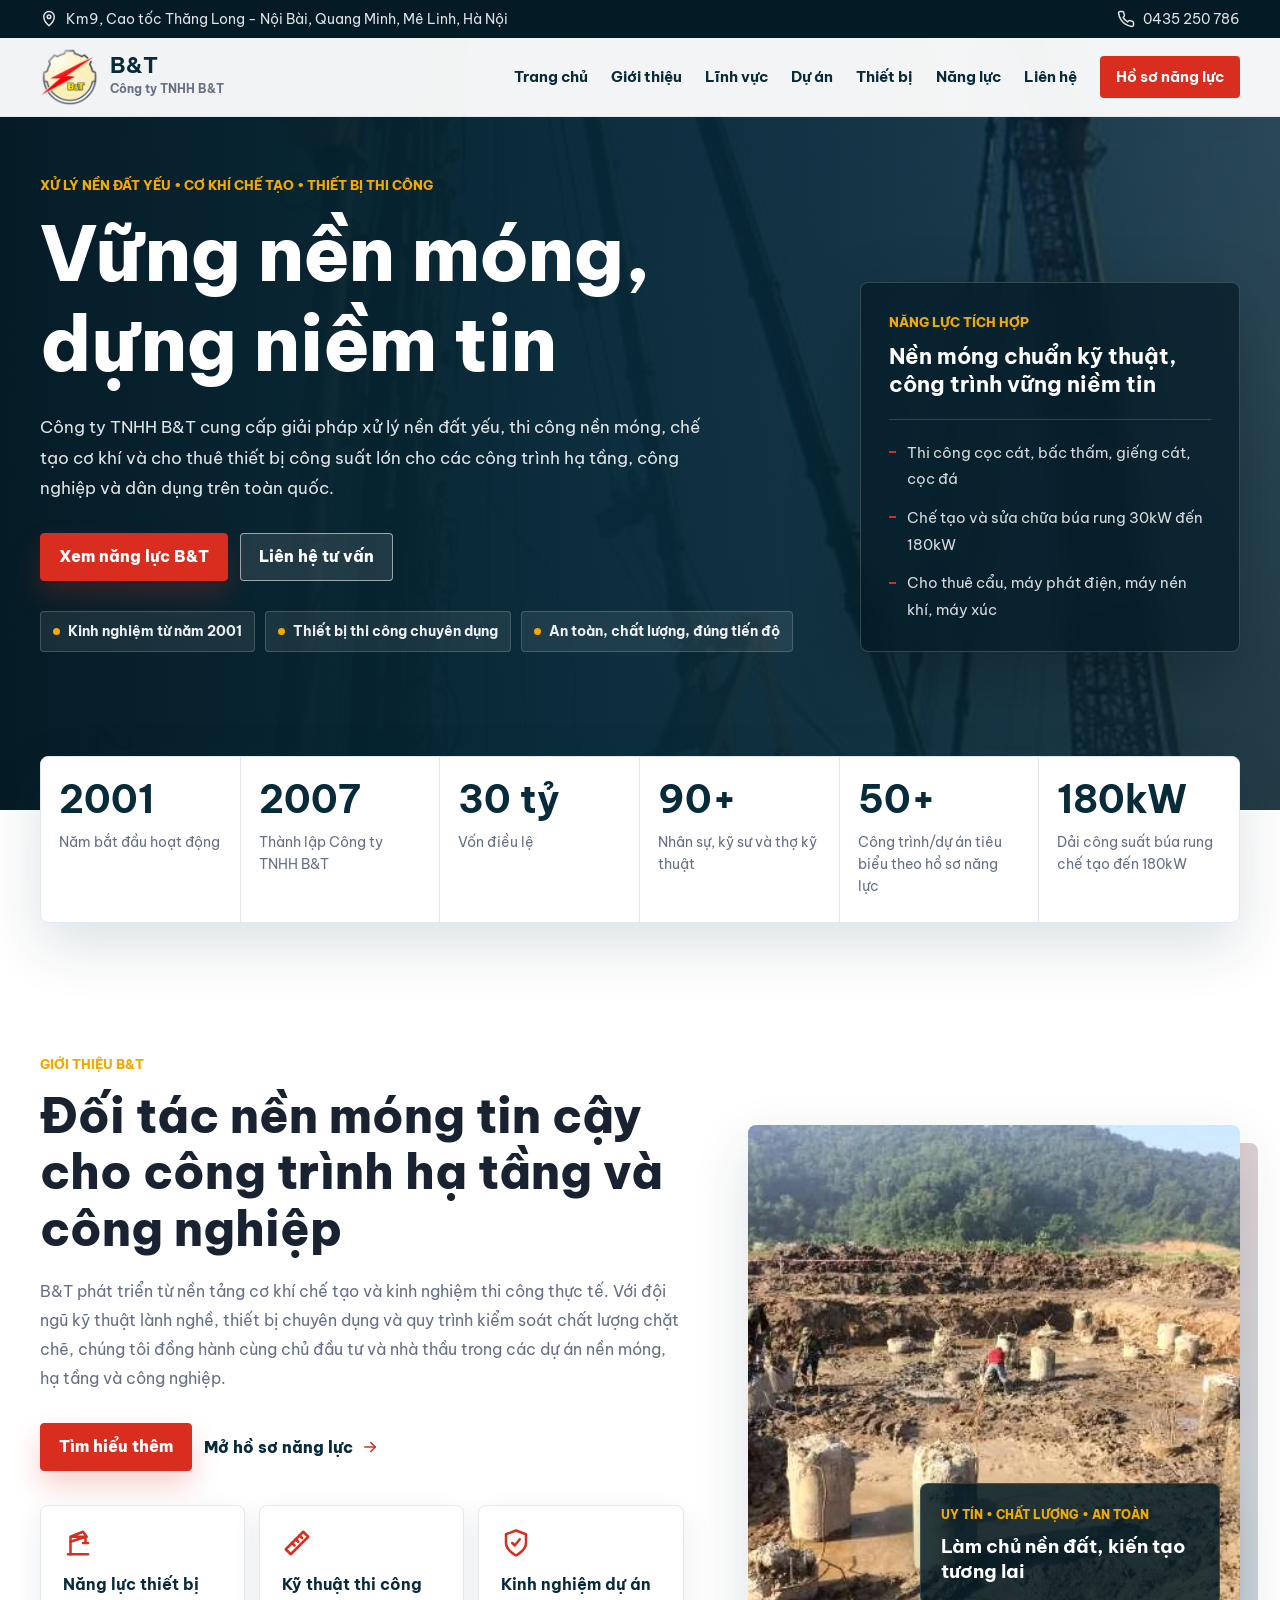
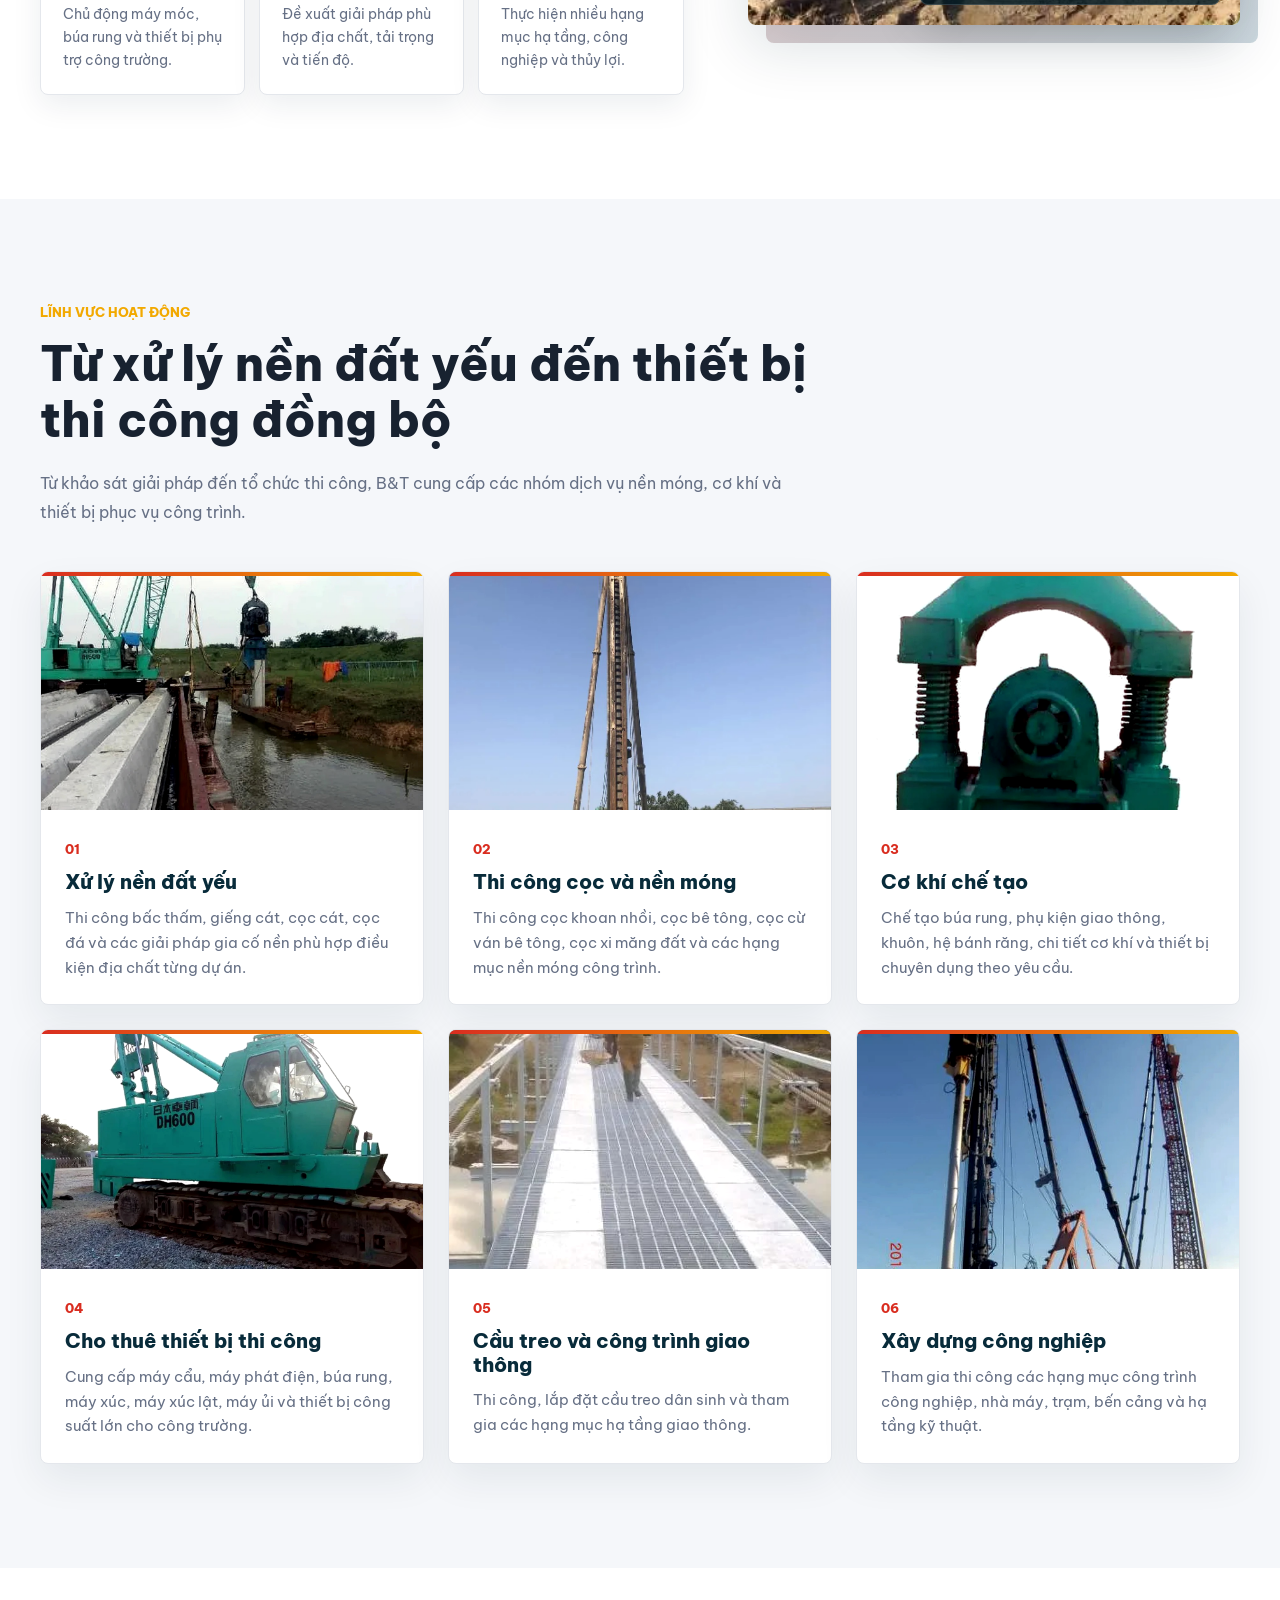
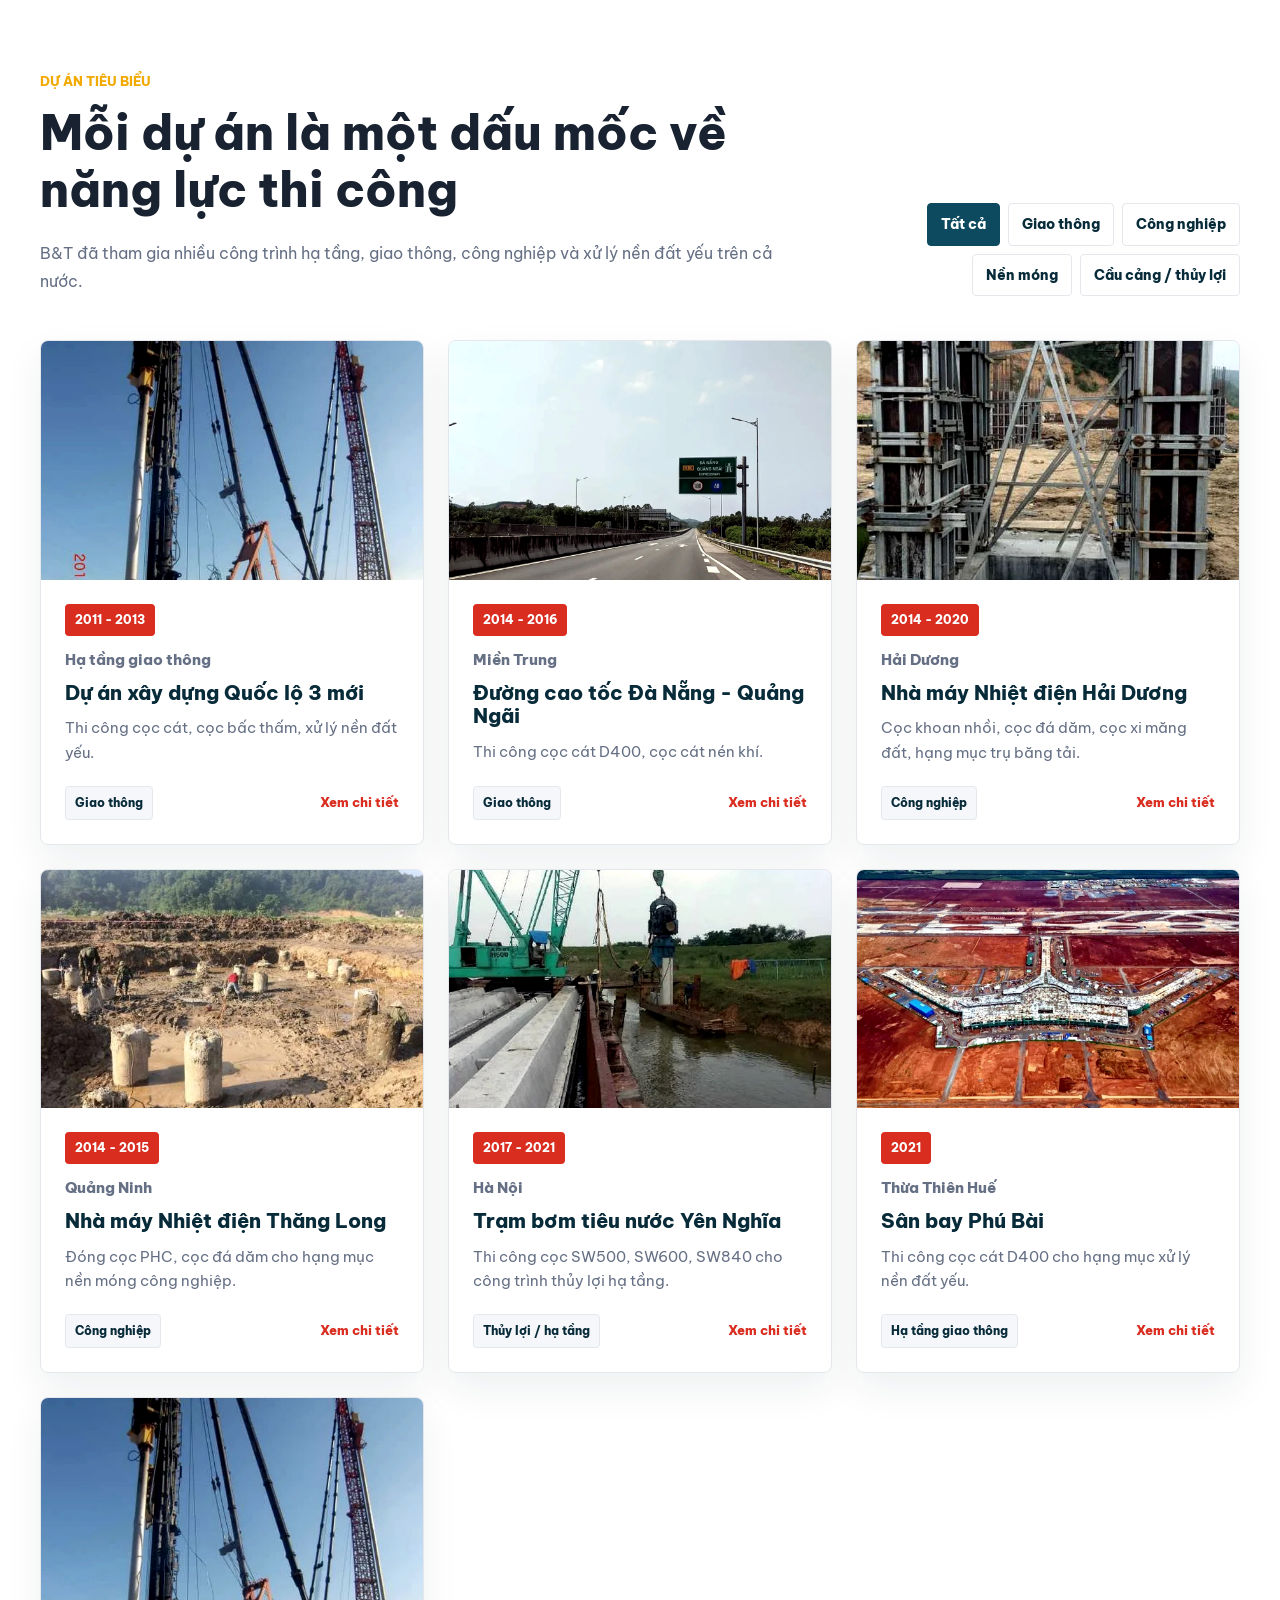
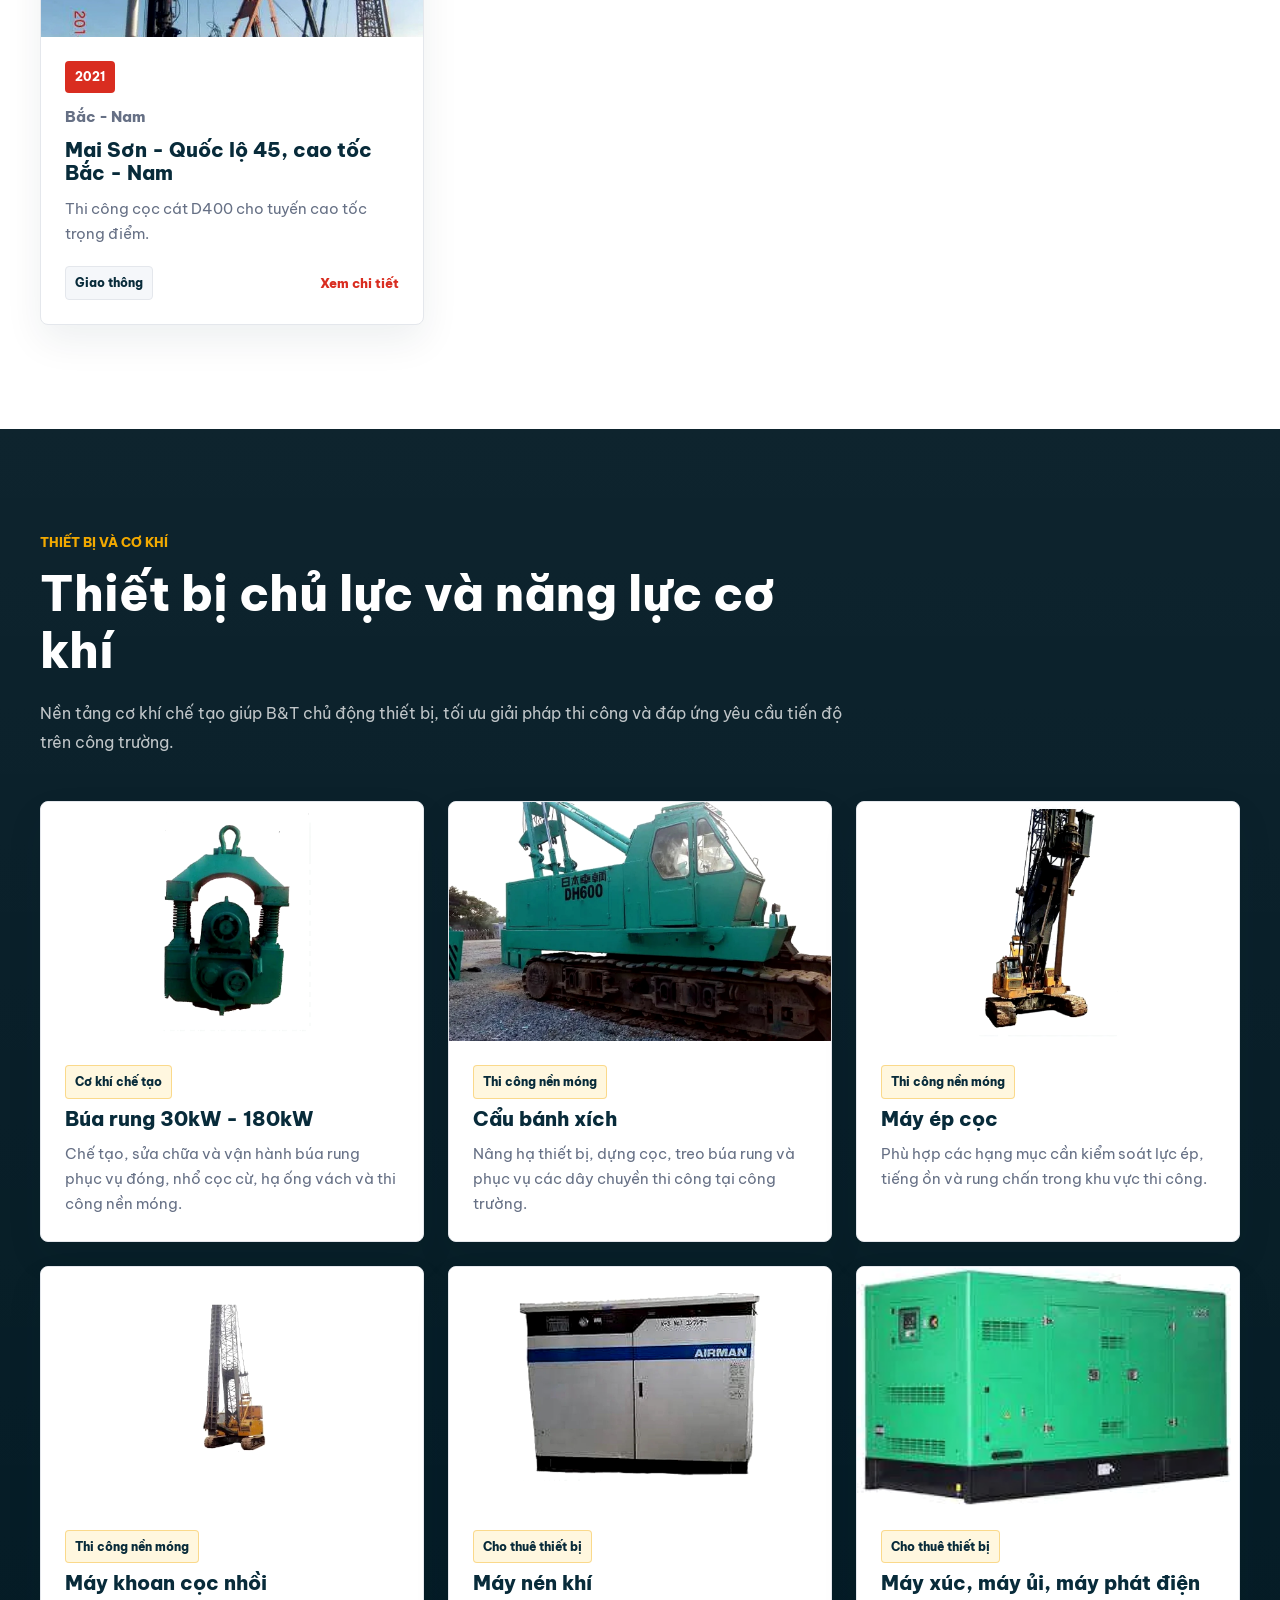
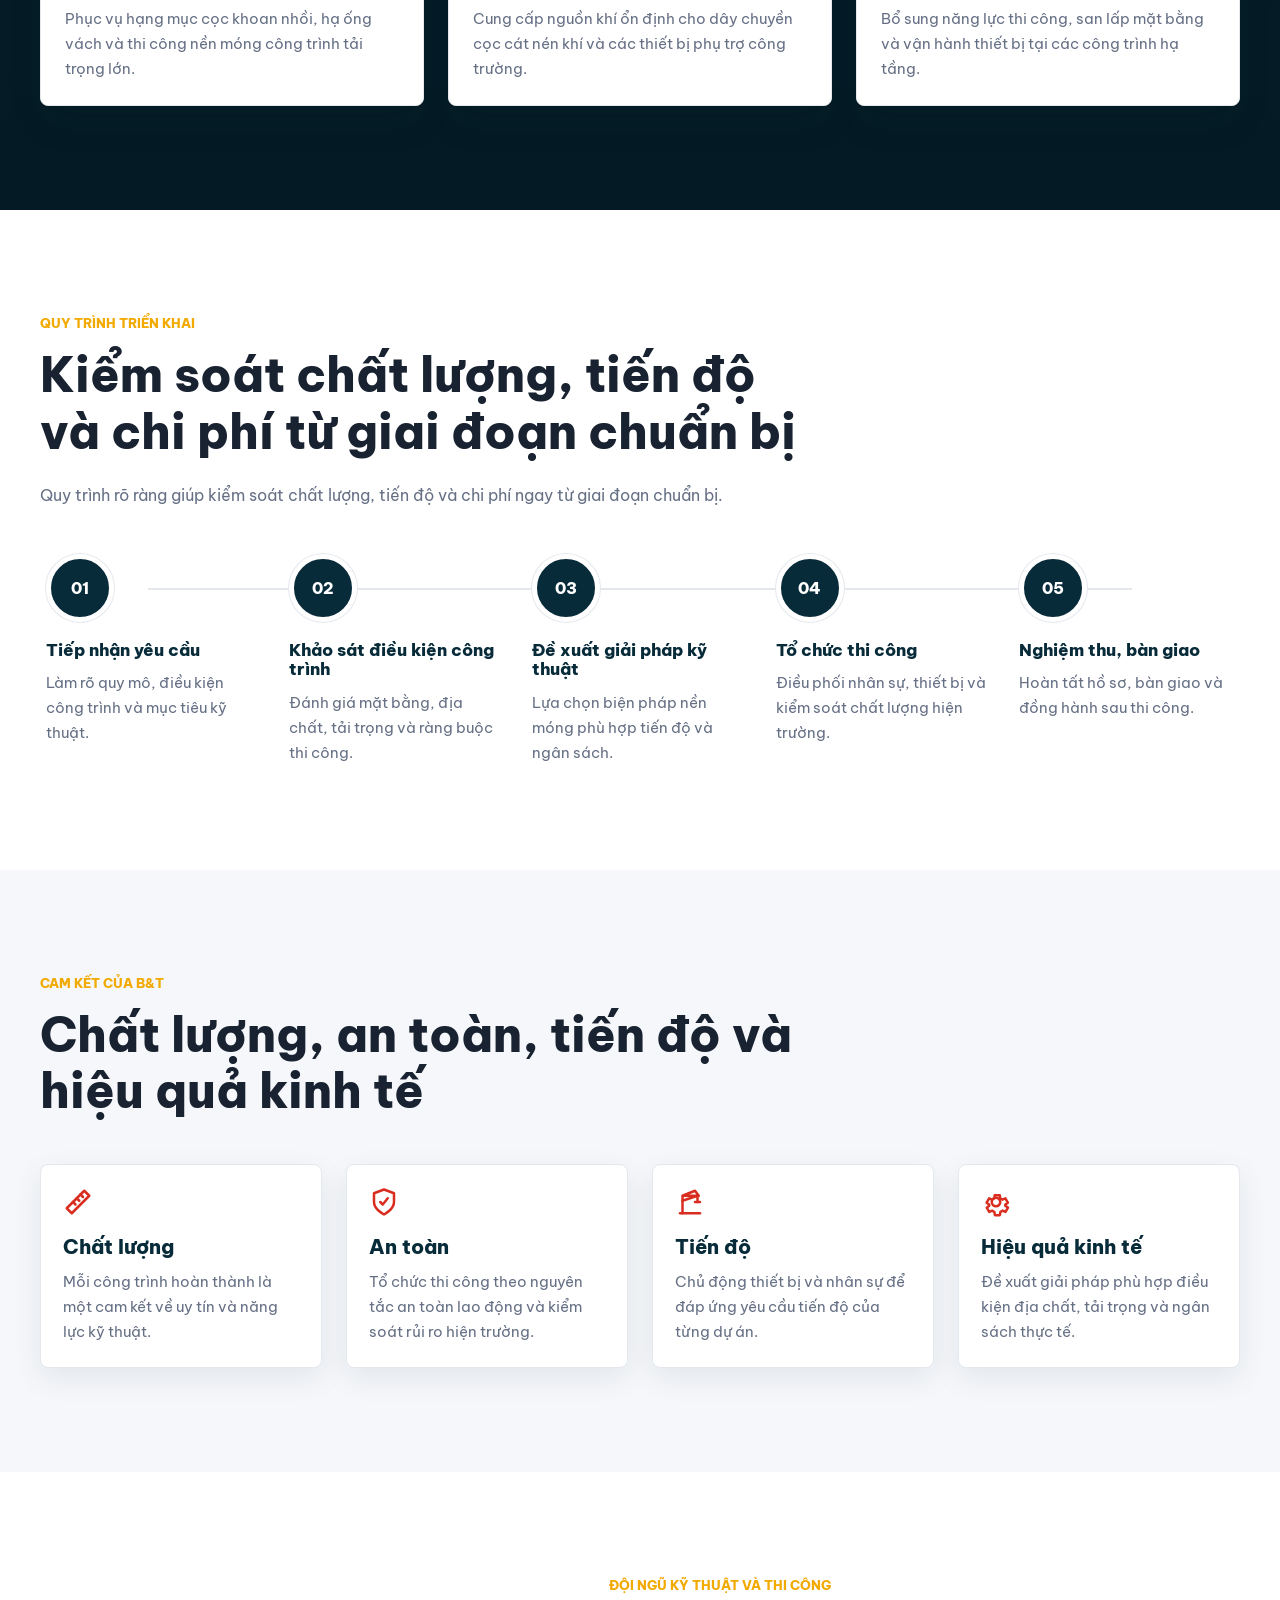
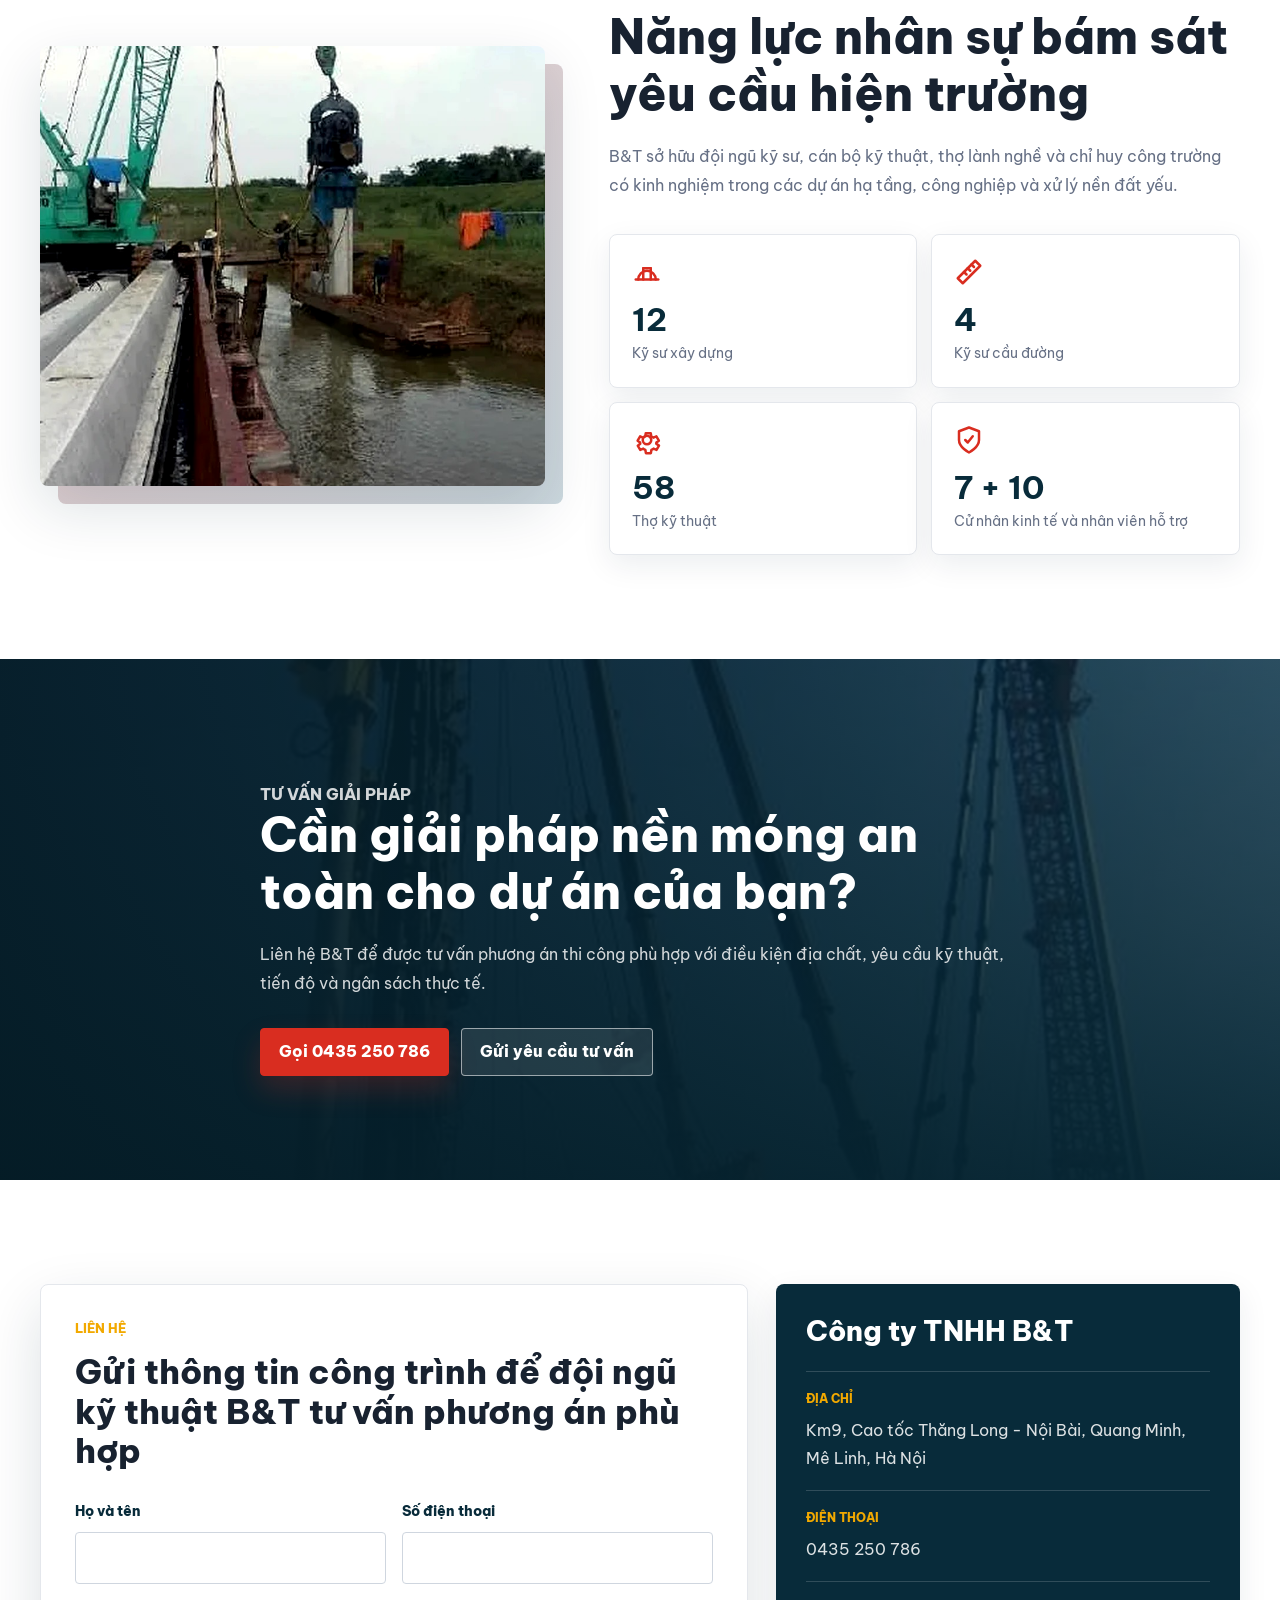
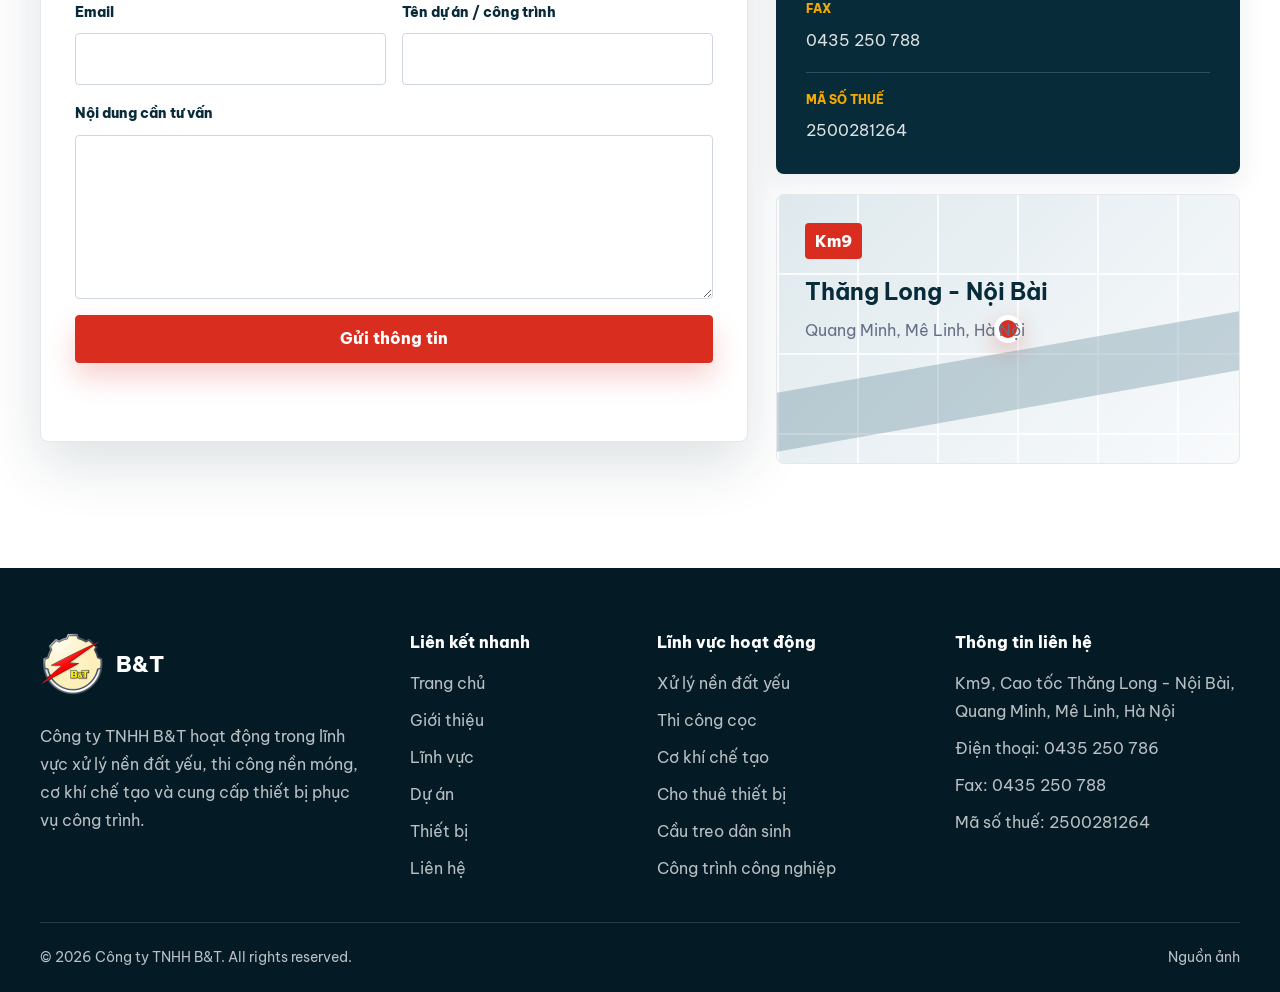
==== commit ef928b4c: "Update index.html" ====
--- a/index.html
+++ b/index.html
@@ -571,7 +571,7 @@
             <div class="people-grid">
               <article>
                 <svg aria-hidden="true"><use href="#icon-hardhat"></use></svg>
-                <strong>13</strong>
+                <strong>12</strong>
                 <span>Kỹ sư xây dựng</span>
               </article>
               <article>
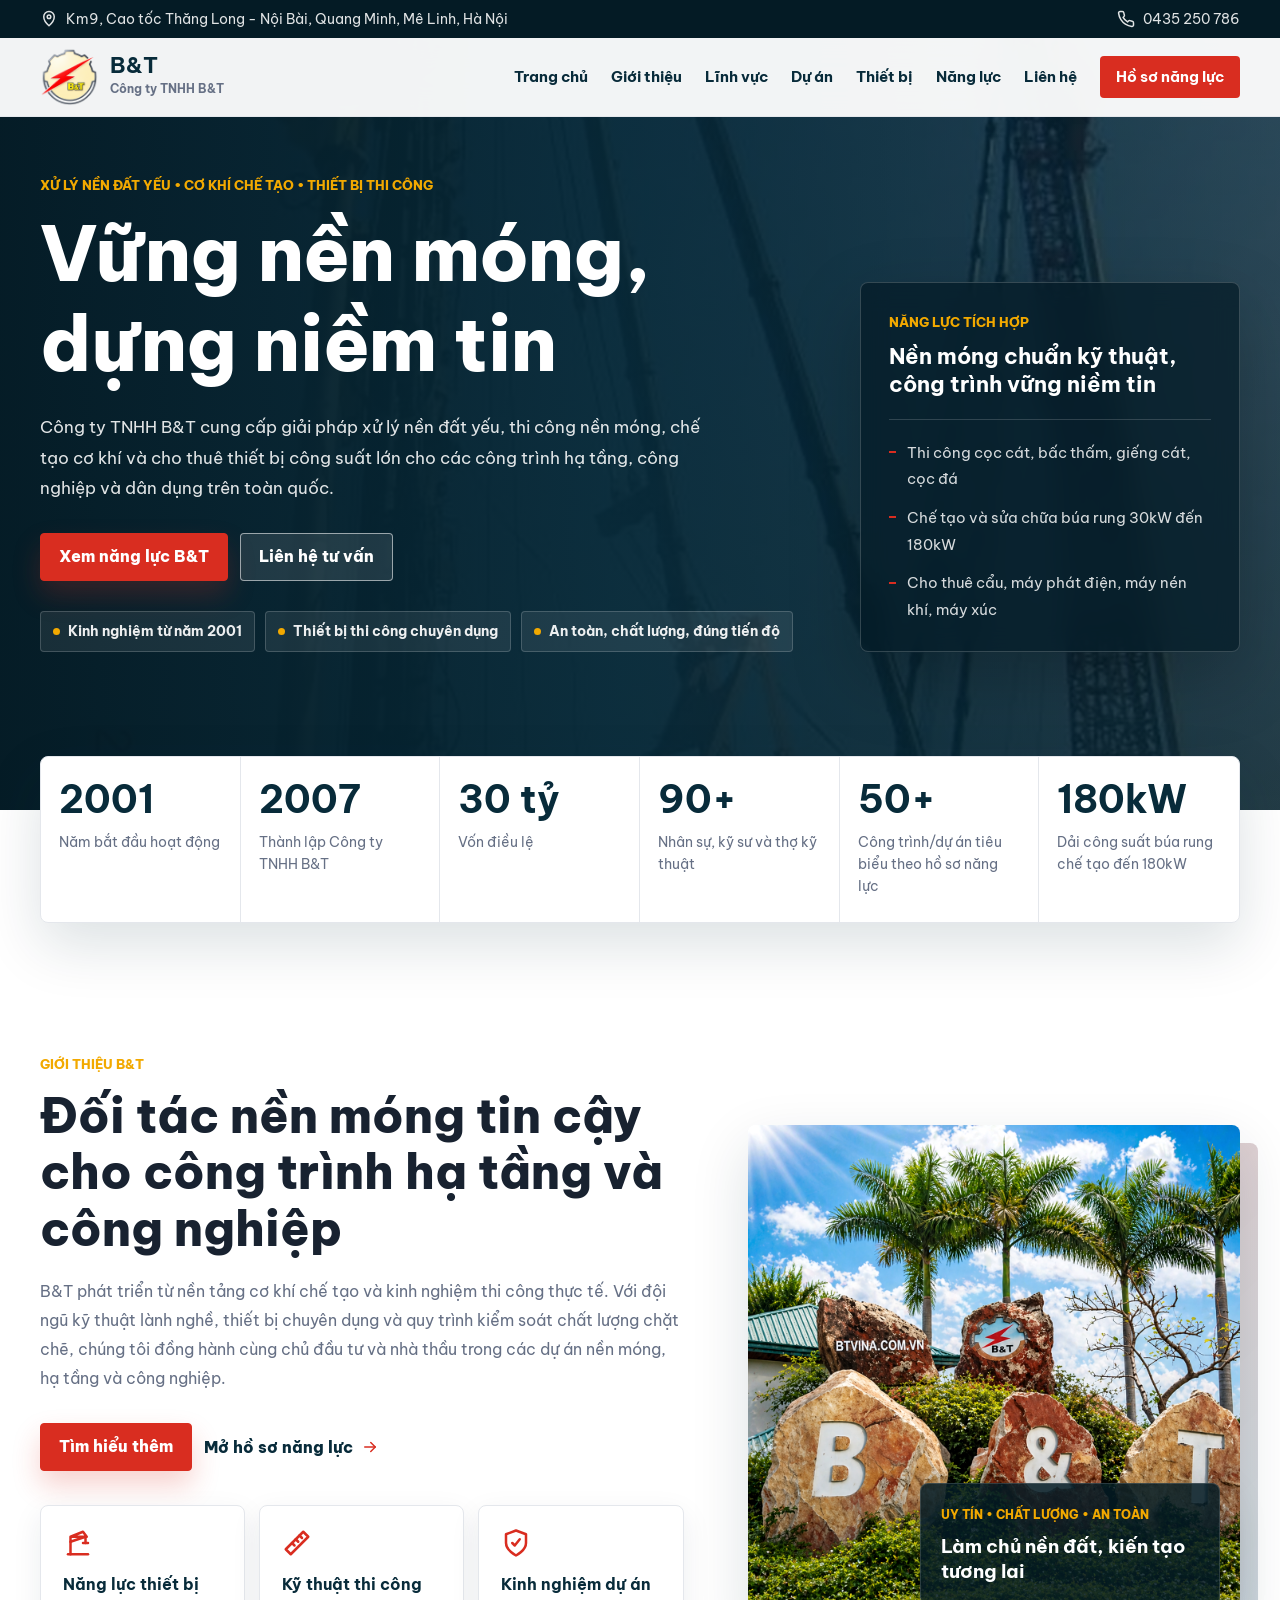
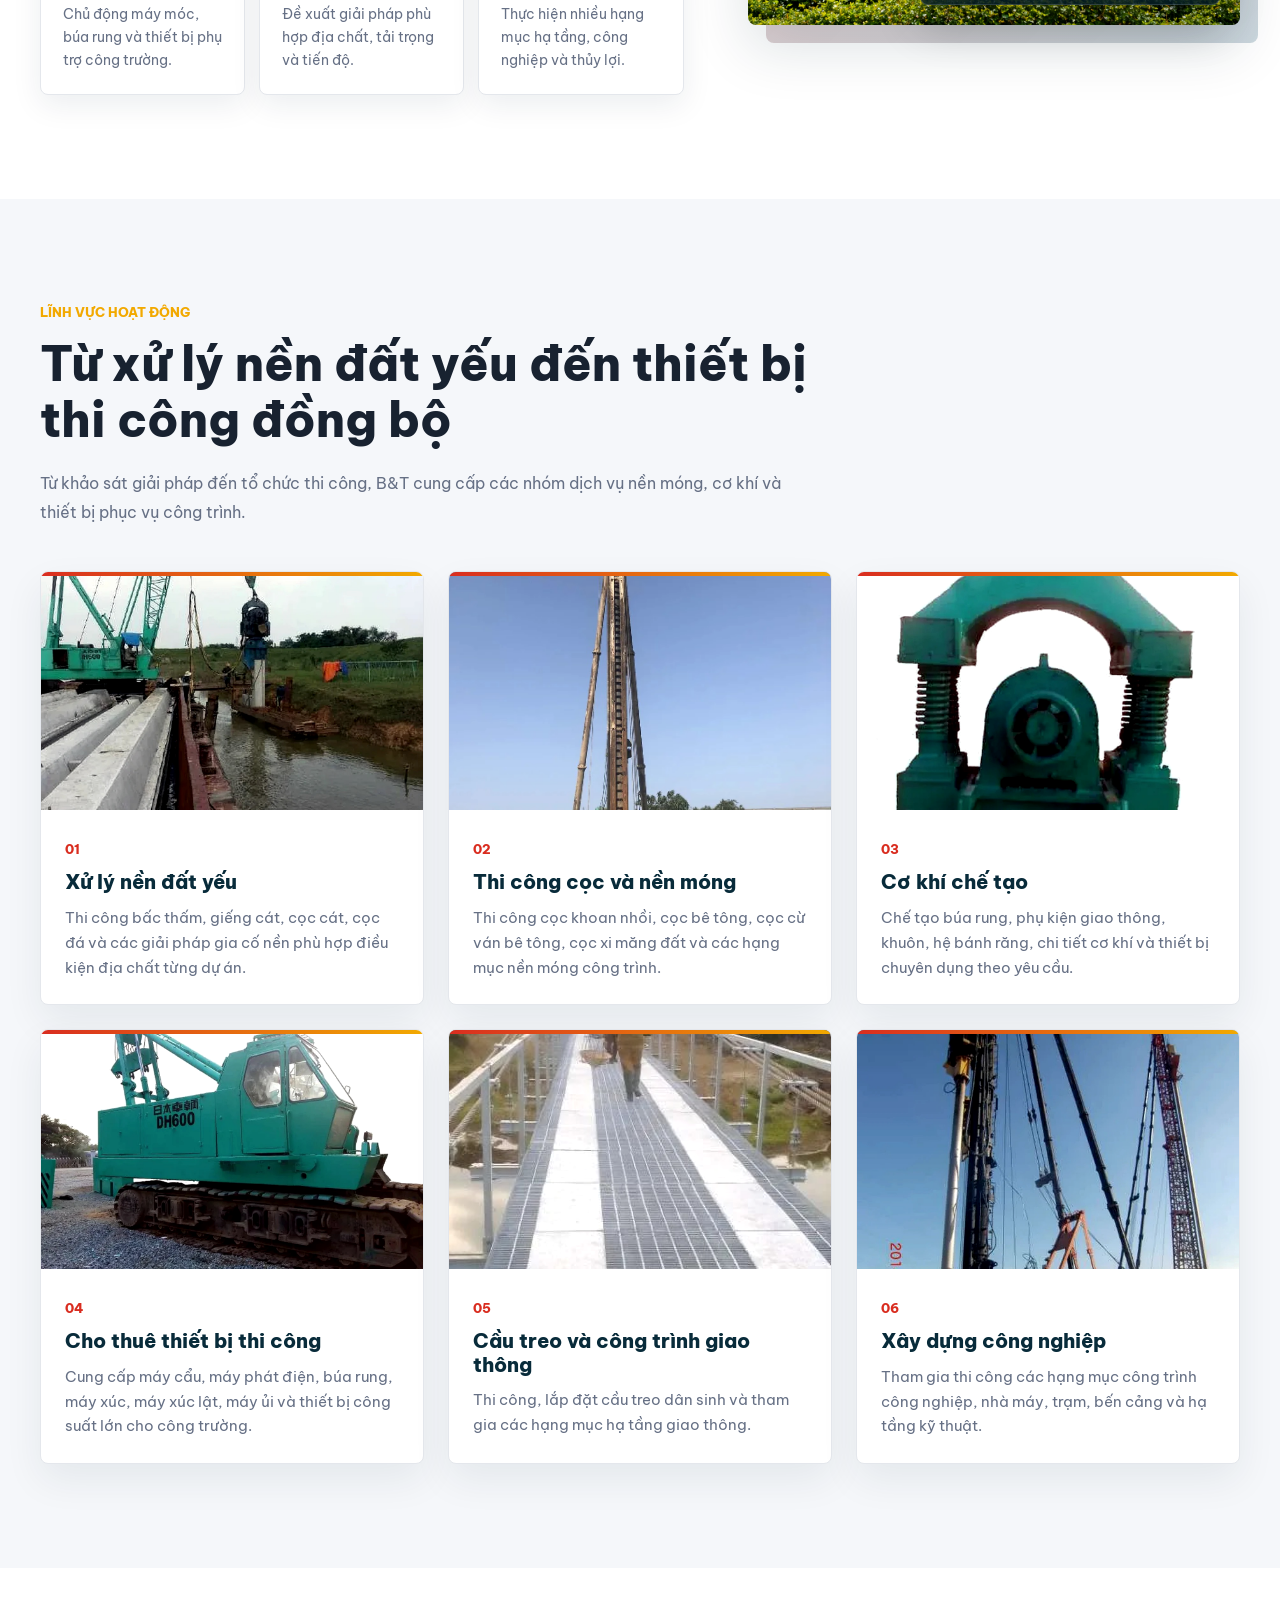
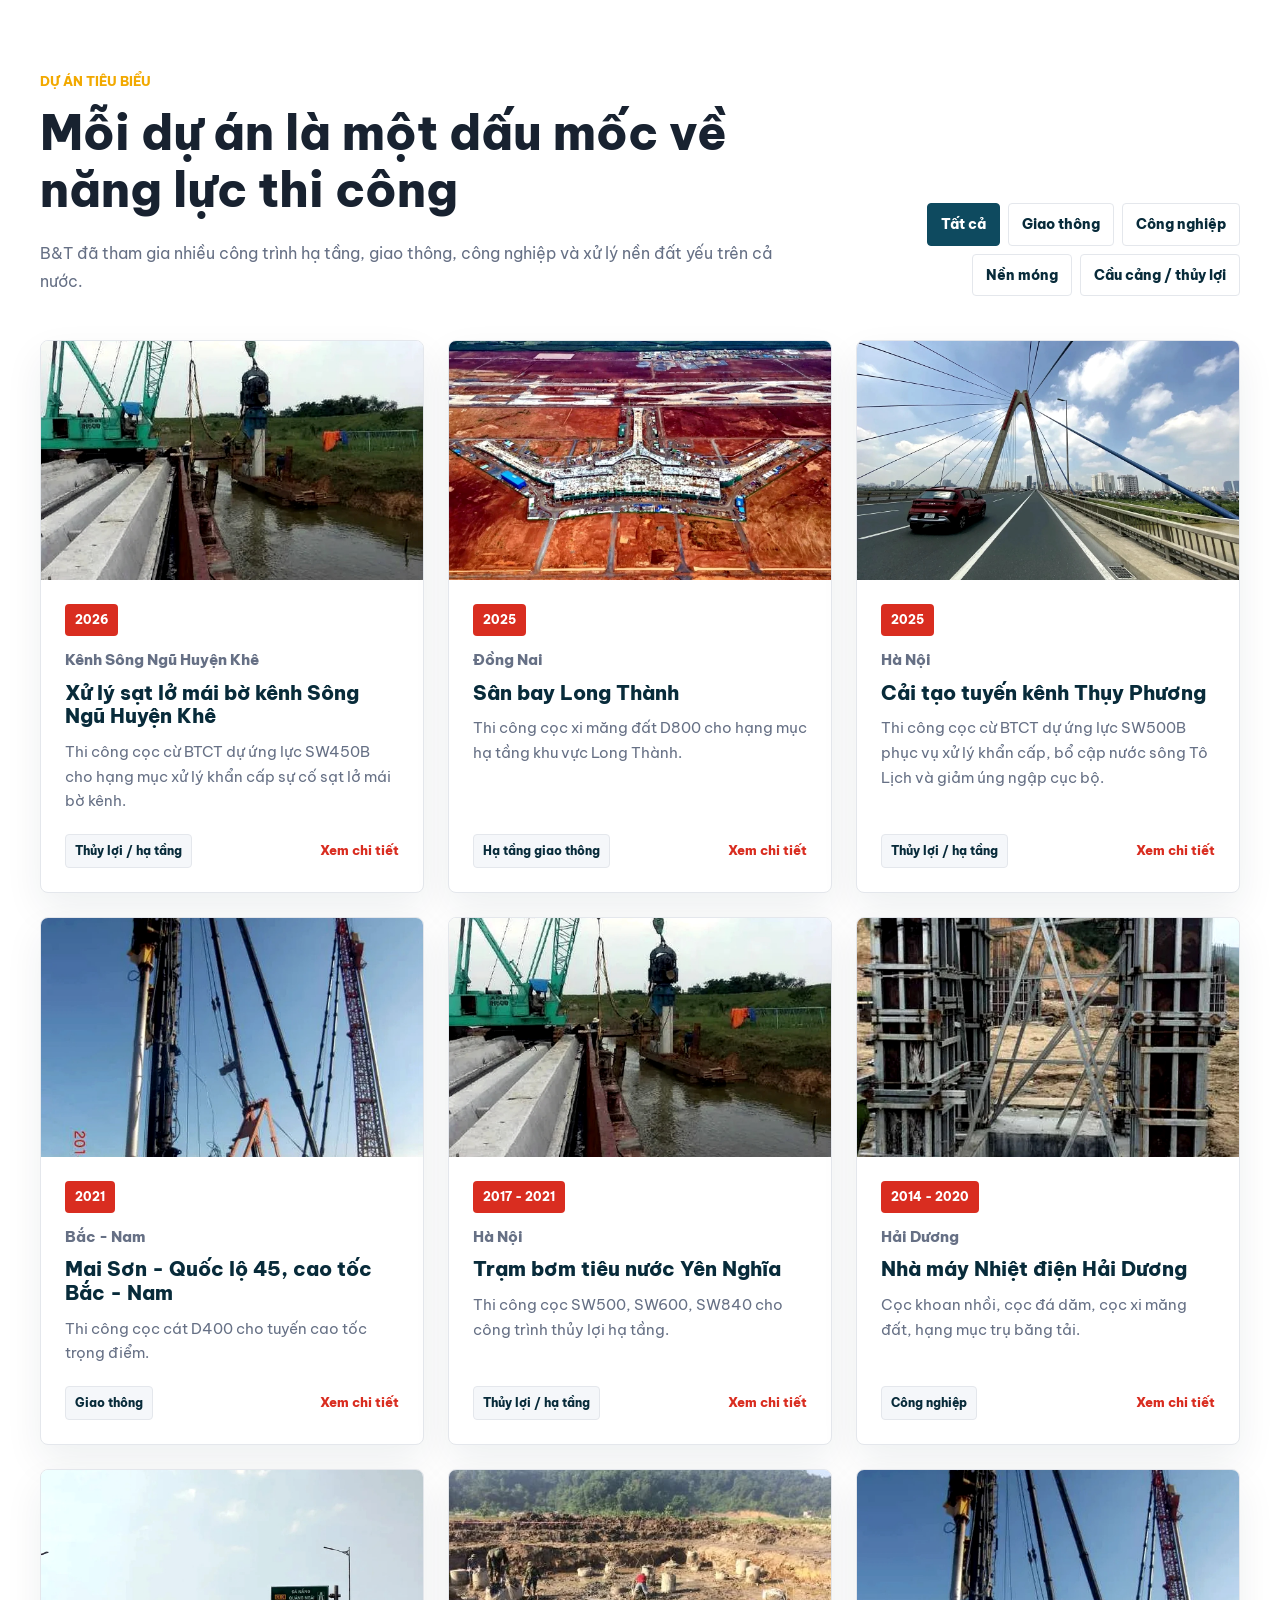
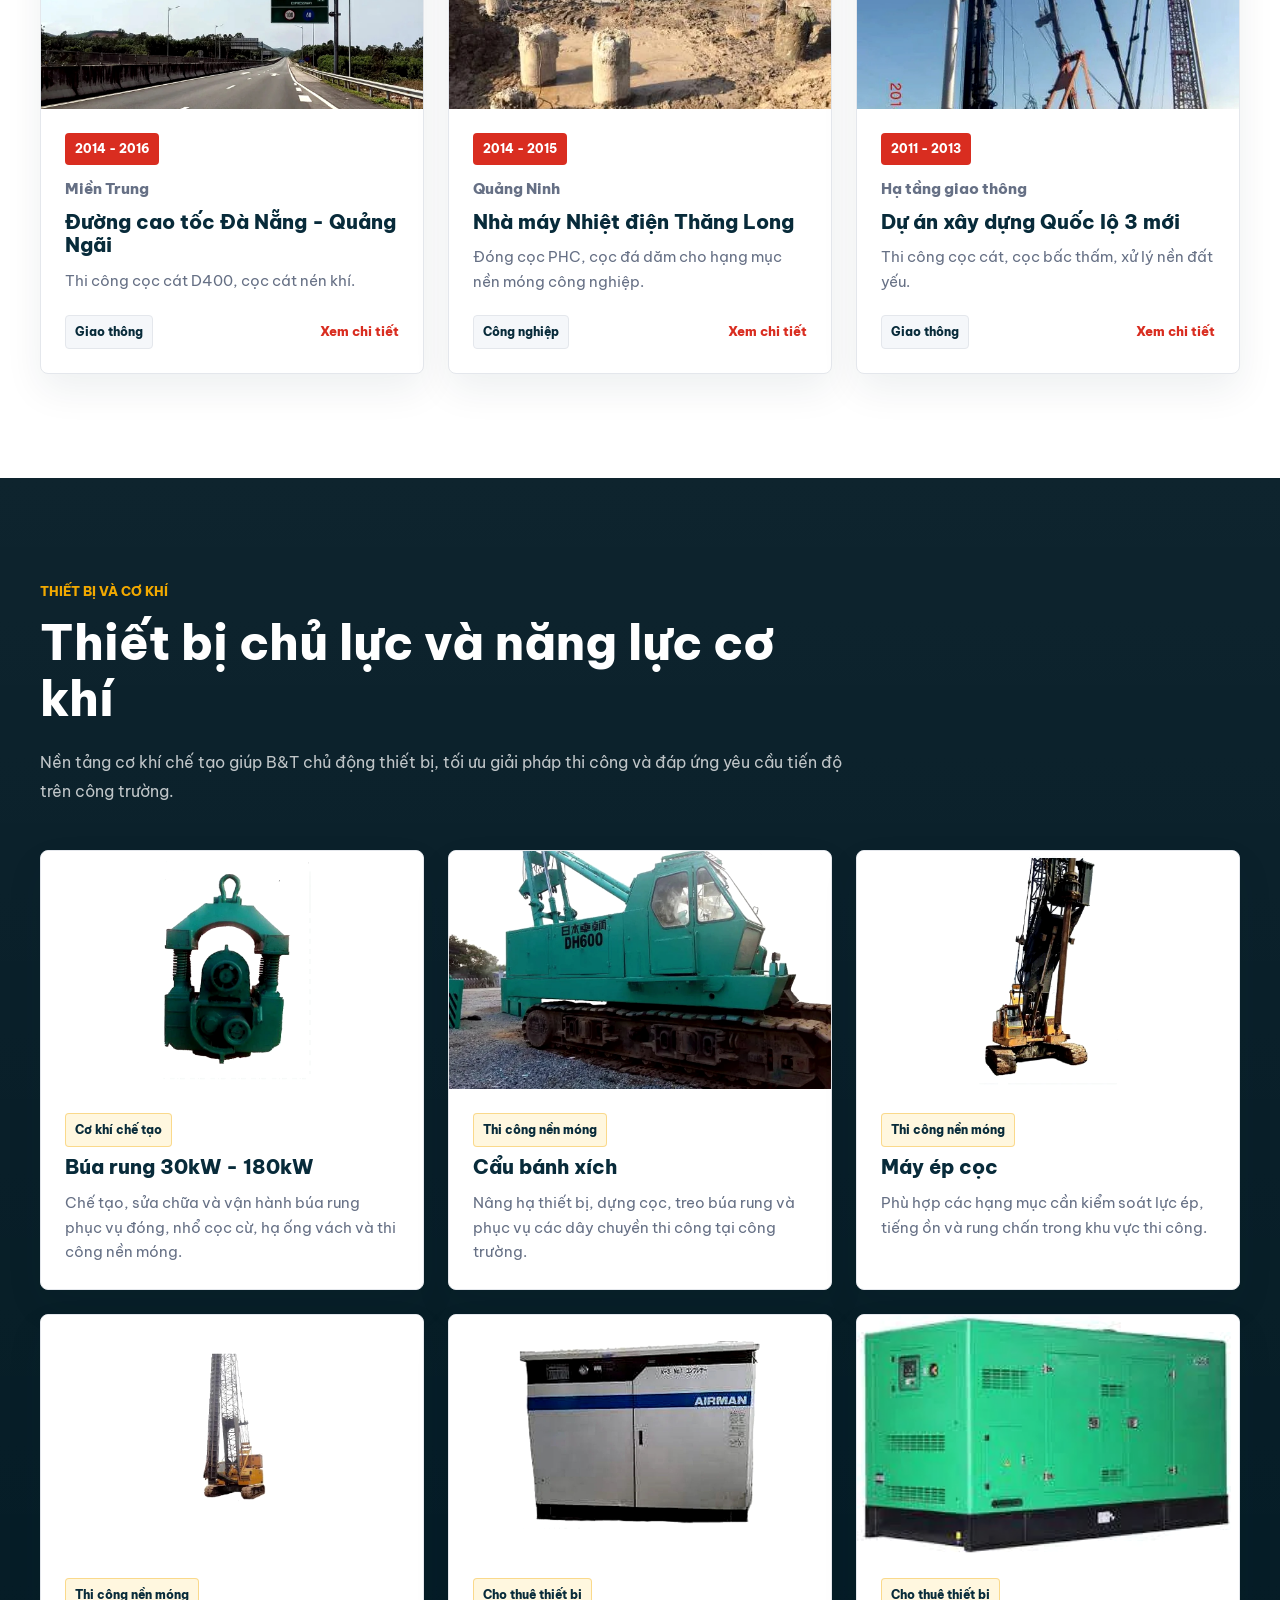
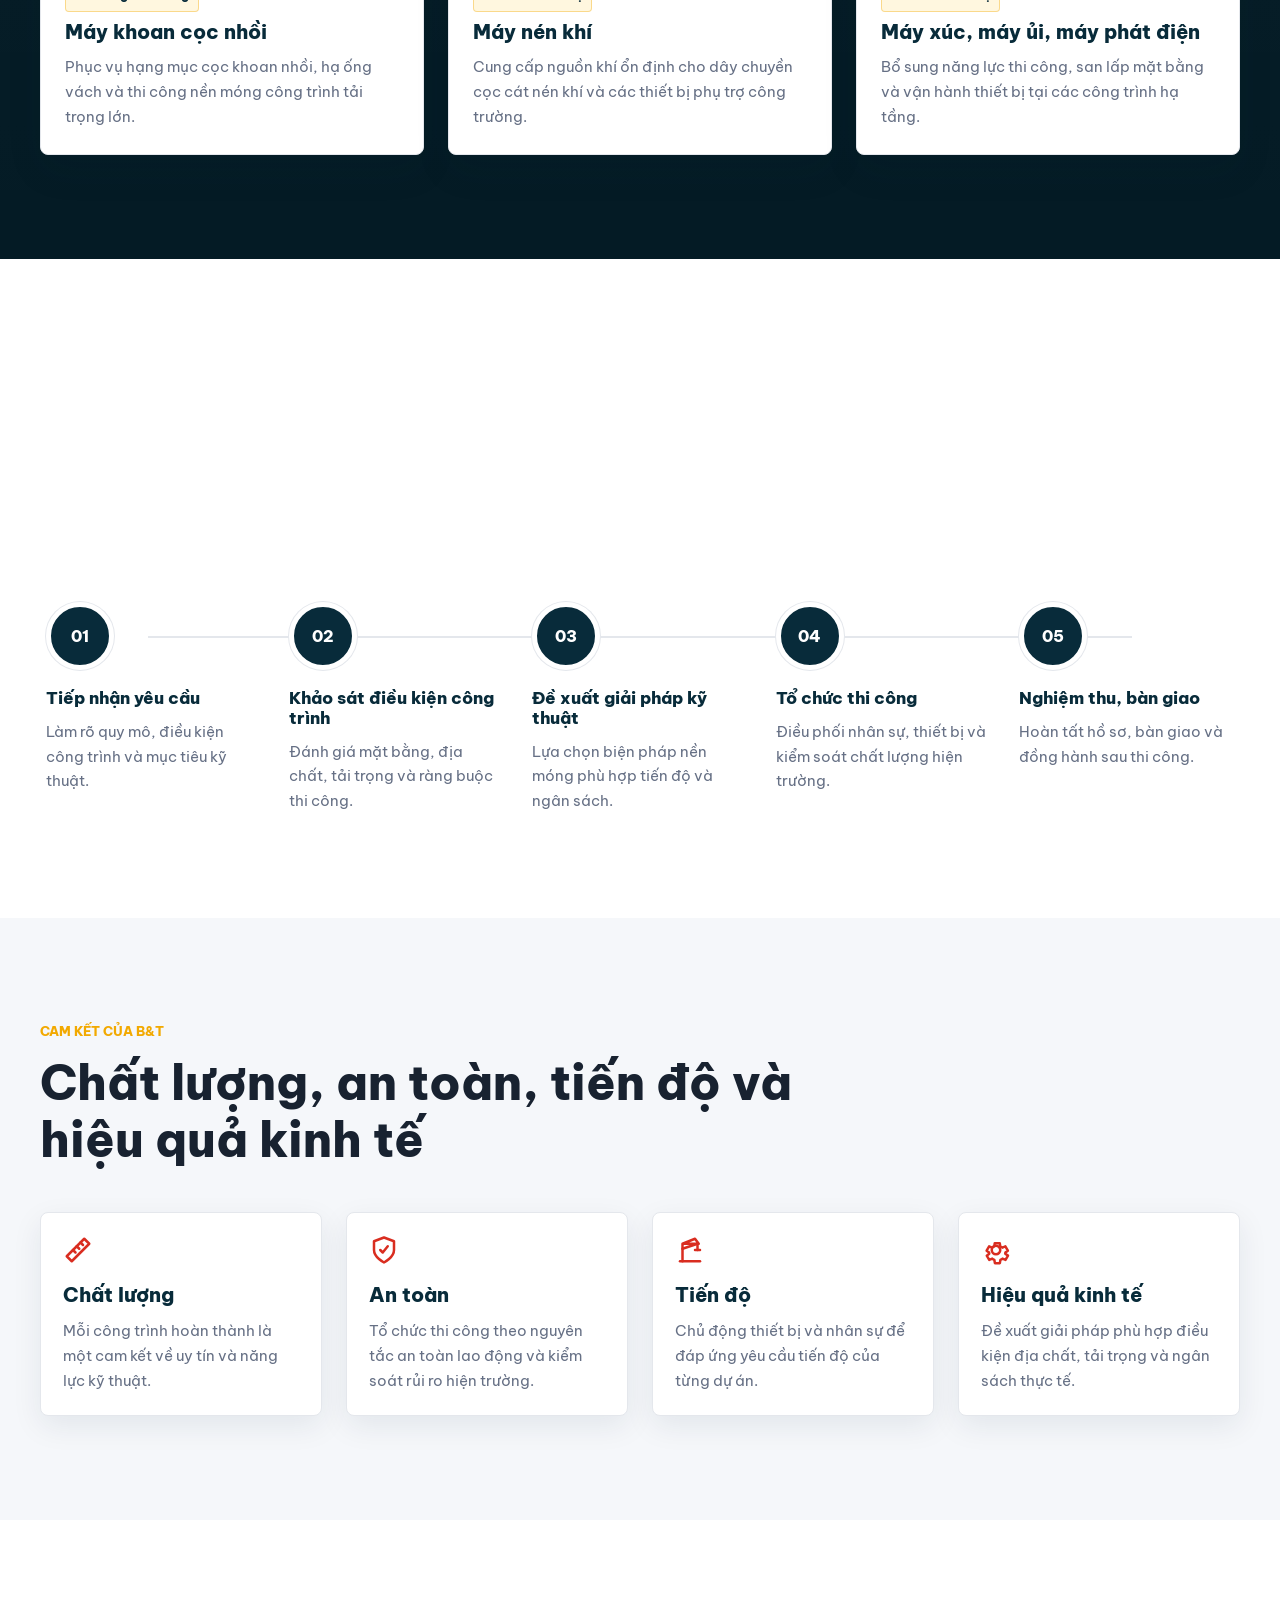
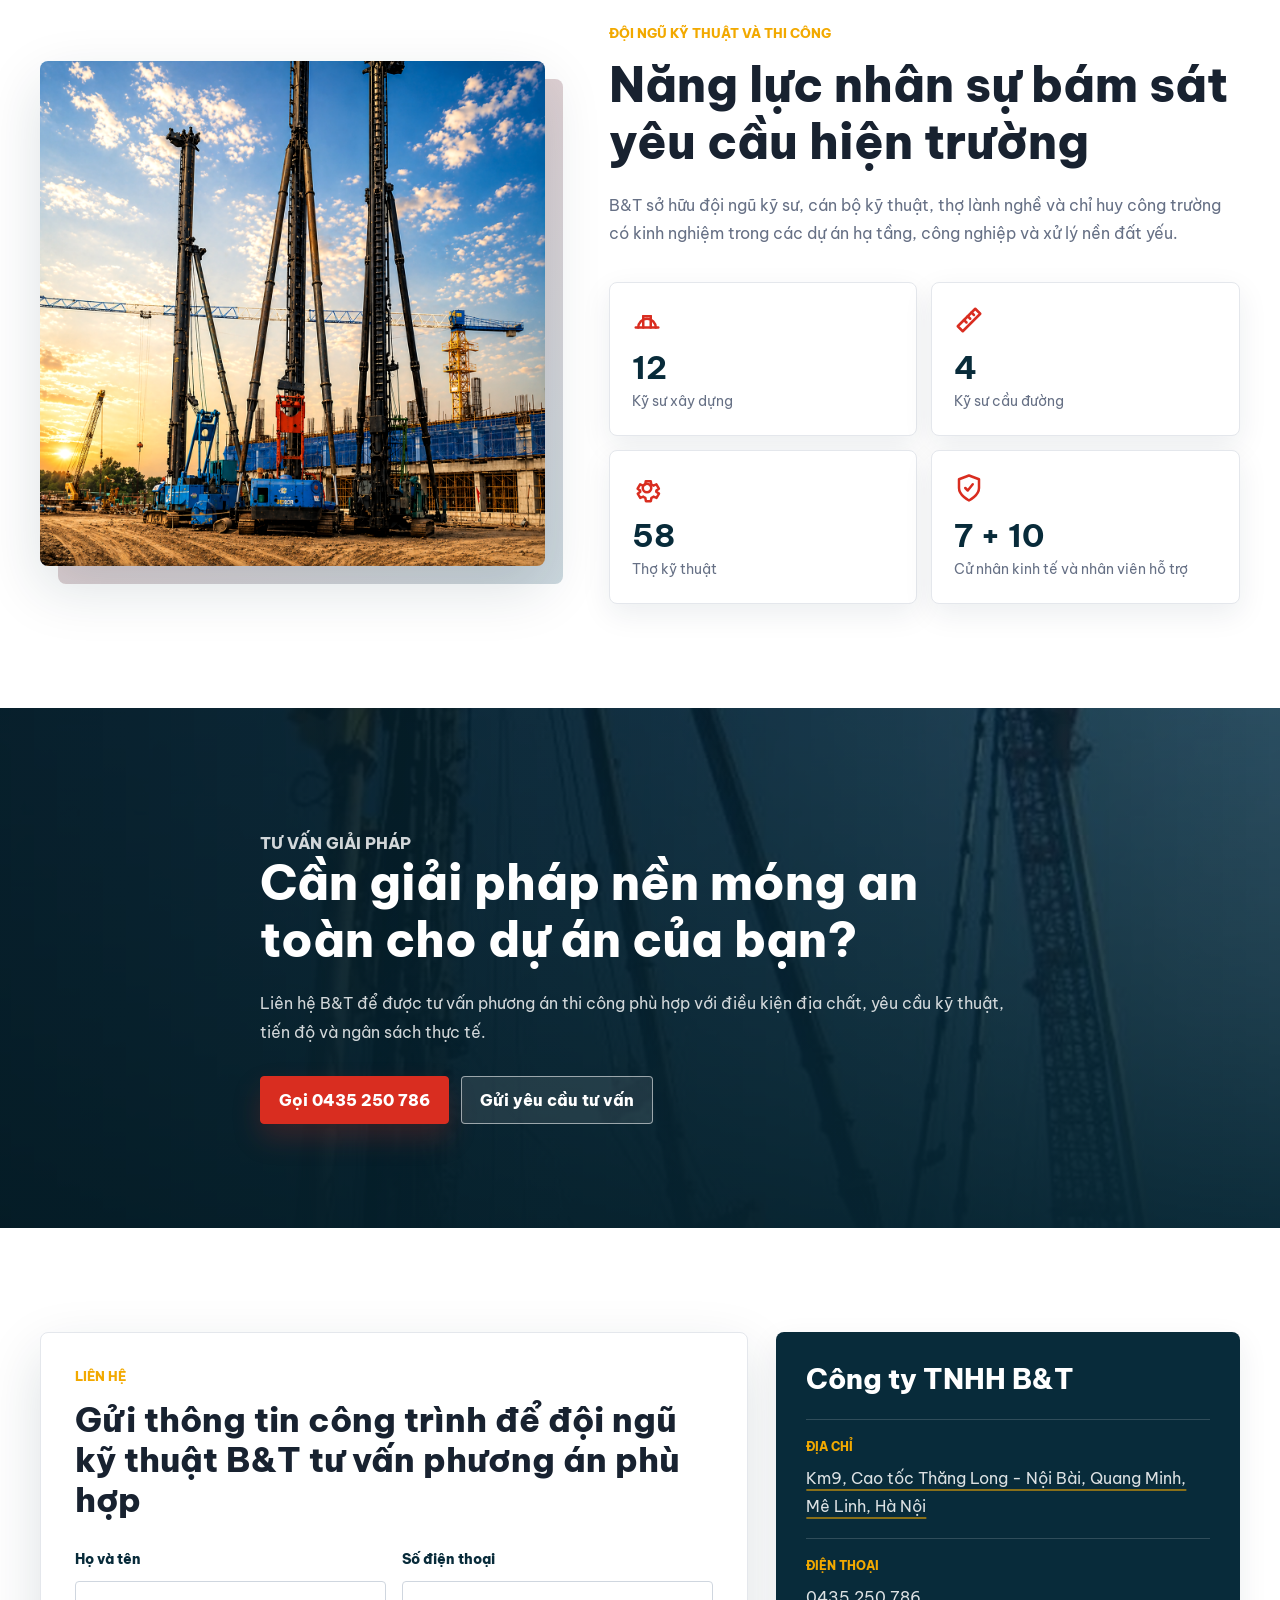
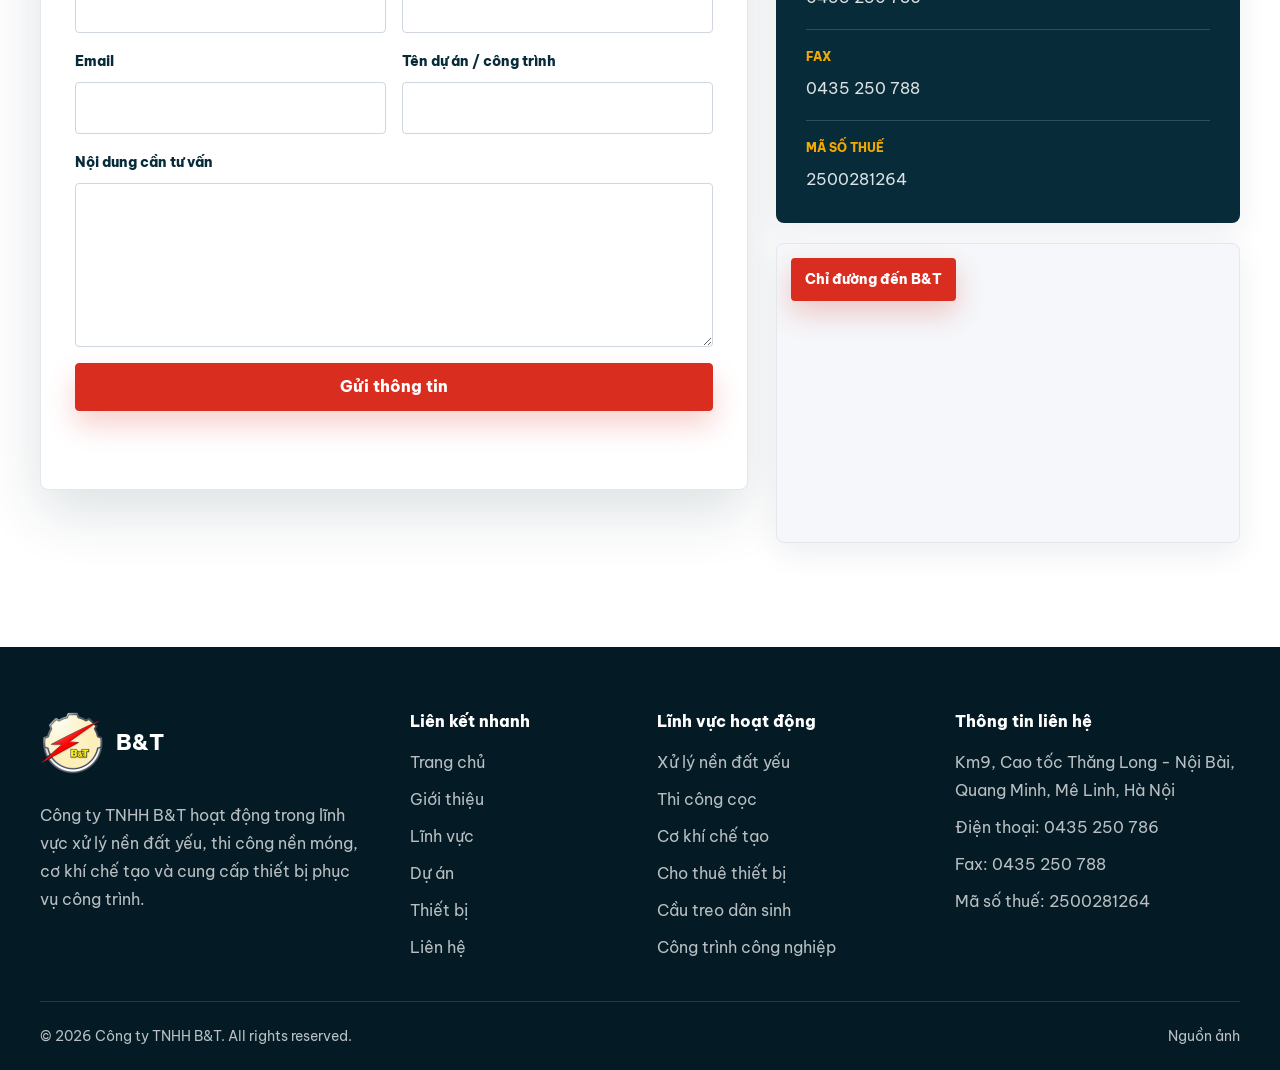
==== commit c67f9f00: "Add files via upload" ====
--- a/index.html
+++ b/index.html
@@ -73,10 +73,15 @@
     <header class="site-header" data-header>
       <div class="top-bar">
         <div class="container top-bar__inner">
-          <span>
+          <a
+            href="https://www.google.com/maps/dir/?api=1&destination=21.1800611,105.7810408&travelmode=driving"
+            target="_blank"
+            rel="noopener"
+            aria-label="Chỉ đường đến Công ty TNHH B&T trên Google Maps"
+          >
             <svg aria-hidden="true"><use href="#icon-pin"></use></svg>
             Km9, Cao tốc Thăng Long - Nội Bài, Quang Minh, Mê Linh, Hà Nội
-          </span>
+          </a>
           <a href="tel:0435250786">
             <svg aria-hidden="true"><use href="#icon-phone"></use></svg>
             0435 250 786
@@ -228,8 +233,8 @@
 
           <div class="image-proof reveal">
             <img
-              src="assets/images/about-engineer.jpg"
-              alt="Kỹ sư và công nhân B&T thi công nền móng tại công trường"
+              src="assets/images/about-bt.png"
+              alt="Khuôn viên nhận diện B&T với biểu tượng công ty"
             />
             <div class="proof-card">
               <span>Uy tín • Chất lượng • An toàn</span>
@@ -324,6 +329,110 @@
           </div>
 
           <div class="project-grid" data-project-grid>
+            <article class="project-card reveal" data-category="water foundation">
+              <img src="assets/images/projects/ngu-huyen-khe-canal.jpg" alt="Thi công cọc cừ và xử lý sạt lở mái bờ kênh" />
+              <div class="project-card__body">
+                <span class="project-year">2026</span>
+                <p class="project-location">Kênh Sông Ngũ Huyện Khê</p>
+                <h3>Xử lý sạt lở mái bờ kênh Sông Ngũ Huyện Khê</h3>
+                <p>Thi công cọc cừ BTCT dự ứng lực SW450B cho hạng mục xử lý khẩn cấp sự cố sạt lở mái bờ kênh.</p>
+                <div class="project-card__footer">
+                  <span>Thủy lợi / hạ tầng</span>
+                  <a href="#contact">Xem chi tiết</a>
+                </div>
+              </div>
+            </article>
+            <article class="project-card reveal" data-category="transport foundation">
+              <img src="assets/images/projects/long-thanh-airport.jpg" alt="Ảnh minh họa hạ tầng Sân bay Long Thành tại Đồng Nai" />
+              <div class="project-card__body">
+                <span class="project-year">2025</span>
+                <p class="project-location">Đồng Nai</p>
+                <h3>Sân bay Long Thành</h3>
+                <p>Thi công cọc xi măng đất D800 cho hạng mục hạ tầng khu vực Long Thành.</p>
+                <div class="project-card__footer">
+                  <span>Hạ tầng giao thông</span>
+                  <a href="#contact">Xem chi tiết</a>
+                </div>
+              </div>
+            </article>
+            <article class="project-card reveal" data-category="water foundation">
+              <img src="assets/images/projects/thuy-phuong-canal.jpg" alt="Thi công cọc cừ bê tông dự ứng lực cho tuyến kênh hạ tầng đô thị" />
+              <div class="project-card__body">
+                <span class="project-year">2025</span>
+                <p class="project-location">Hà Nội</p>
+                <h3>Cải tạo tuyến kênh Thụy Phương</h3>
+                <p>Thi công cọc cừ BTCT dự ứng lực SW500B phục vụ xử lý khẩn cấp, bổ cập nước sông Tô Lịch và giảm úng ngập cục bộ.</p>
+                <div class="project-card__footer">
+                  <span>Thủy lợi / hạ tầng</span>
+                  <a href="#contact">Xem chi tiết</a>
+                </div>
+              </div>
+            </article>
+            <article class="project-card reveal" data-category="transport foundation">
+              <img src="assets/images/projects/mai-son-ql45.jpg" alt="Thiết bị thi công cọc cát tại công trường cao tốc" />
+              <div class="project-card__body">
+                <span class="project-year">2021</span>
+                <p class="project-location">Bắc - Nam</p>
+                <h3>Mai Sơn - Quốc lộ 45, cao tốc Bắc - Nam</h3>
+                <p>Thi công cọc cát D400 cho tuyến cao tốc trọng điểm.</p>
+                <div class="project-card__footer">
+                  <span>Giao thông</span>
+                  <a href="#contact">Xem chi tiết</a>
+                </div>
+              </div>
+            </article>
+            <article class="project-card reveal" data-category="water foundation">
+              <img src="assets/images/projects/yen-nghia-pump.jpg" alt="Thi công cọc cừ và nền móng khu vực thủy lợi" />
+              <div class="project-card__body">
+                <span class="project-year">2017 - 2021</span>
+                <p class="project-location">Hà Nội</p>
+                <h3>Trạm bơm tiêu nước Yên Nghĩa</h3>
+                <p>Thi công cọc SW500, SW600, SW840 cho công trình thủy lợi hạ tầng.</p>
+                <div class="project-card__footer">
+                  <span>Thủy lợi / hạ tầng</span>
+                  <a href="#contact">Xem chi tiết</a>
+                </div>
+              </div>
+            </article>
+            <article class="project-card reveal" data-category="industrial foundation">
+              <img src="assets/images/projects/hai-duong-power.jpg" alt="Công trường nền móng nhà máy nhiệt điện Hải Dương" />
+              <div class="project-card__body">
+                <span class="project-year">2014 - 2020</span>
+                <p class="project-location">Hải Dương</p>
+                <h3>Nhà máy Nhiệt điện Hải Dương</h3>
+                <p>Cọc khoan nhồi, cọc đá dăm, cọc xi măng đất, hạng mục trụ băng tải.</p>
+                <div class="project-card__footer">
+                  <span>Công nghiệp</span>
+                  <a href="#contact">Xem chi tiết</a>
+                </div>
+              </div>
+            </article>
+            <article class="project-card reveal" data-category="transport foundation">
+              <img src="assets/images/projects/da-nang-quang-ngai.jpg" alt="Đường cao tốc Đà Nẵng - Quảng Ngãi" />
+              <div class="project-card__body">
+                <span class="project-year">2014 - 2016</span>
+                <p class="project-location">Miền Trung</p>
+                <h3>Đường cao tốc Đà Nẵng - Quảng Ngãi</h3>
+                <p>Thi công cọc cát D400, cọc cát nén khí.</p>
+                <div class="project-card__footer">
+                  <span>Giao thông</span>
+                  <a href="#contact">Xem chi tiết</a>
+                </div>
+              </div>
+            </article>
+            <article class="project-card reveal" data-category="industrial foundation">
+              <img src="assets/images/projects/thang-long-power.jpg" alt="Ảnh minh họa đóng cọc và xử lý nền móng nhà máy công nghiệp" />
+              <div class="project-card__body">
+                <span class="project-year">2014 - 2015</span>
+                <p class="project-location">Quảng Ninh</p>
+                <h3>Nhà máy Nhiệt điện Thăng Long</h3>
+                <p>Đóng cọc PHC, cọc đá dăm cho hạng mục nền móng công nghiệp.</p>
+                <div class="project-card__footer">
+                  <span>Công nghiệp</span>
+                  <a href="#contact">Xem chi tiết</a>
+                </div>
+              </div>
+            </article>
             <article class="project-card reveal" data-category="transport foundation">
               <img src="assets/images/projects/ql3.jpg" alt="Ảnh minh họa thiết bị thi công xử lý nền đất yếu tại dự án giao thông" />
               <div class="project-card__body">
@@ -331,84 +440,6 @@
                 <p class="project-location">Hạ tầng giao thông</p>
                 <h3>Dự án xây dựng Quốc lộ 3 mới</h3>
                 <p>Thi công cọc cát, cọc bấc thấm, xử lý nền đất yếu.</p>
-                <div class="project-card__footer">
-                  <span>Giao thông</span>
-                  <a href="#contact">Xem chi tiết</a>
-                </div>
-              </div>
-            </article>
-            <article class="project-card reveal" data-category="transport foundation">
-              <img src="assets/images/projects/da-nang-quang-ngai.jpg" alt="Đường cao tốc Đà Nẵng - Quảng Ngãi" />
-              <div class="project-card__body">
-                <span class="project-year">2014 - 2016</span>
-                <p class="project-location">Miền Trung</p>
-                <h3>Đường cao tốc Đà Nẵng - Quảng Ngãi</h3>
-                <p>Thi công cọc cát D400, cọc cát nén khí.</p>
-                <div class="project-card__footer">
-                  <span>Giao thông</span>
-                  <a href="#contact">Xem chi tiết</a>
-                </div>
-              </div>
-            </article>
-            <article class="project-card reveal" data-category="industrial foundation">
-              <img src="assets/images/projects/hai-duong-power.jpg" alt="Công trường nền móng nhà máy nhiệt điện Hải Dương" />
-              <div class="project-card__body">
-                <span class="project-year">2014 - 2020</span>
-                <p class="project-location">Hải Dương</p>
-                <h3>Nhà máy Nhiệt điện Hải Dương</h3>
-                <p>Cọc khoan nhồi, cọc đá dăm, cọc xi măng đất, hạng mục trụ băng tải.</p>
-                <div class="project-card__footer">
-                  <span>Công nghiệp</span>
-                  <a href="#contact">Xem chi tiết</a>
-                </div>
-              </div>
-            </article>
-            <article class="project-card reveal" data-category="industrial foundation">
-              <img src="assets/images/projects/thang-long-power.jpg" alt="Ảnh minh họa đóng cọc và xử lý nền móng nhà máy công nghiệp" />
-              <div class="project-card__body">
-                <span class="project-year">2014 - 2015</span>
-                <p class="project-location">Quảng Ninh</p>
-                <h3>Nhà máy Nhiệt điện Thăng Long</h3>
-                <p>Đóng cọc PHC, cọc đá dăm cho hạng mục nền móng công nghiệp.</p>
-                <div class="project-card__footer">
-                  <span>Công nghiệp</span>
-                  <a href="#contact">Xem chi tiết</a>
-                </div>
-              </div>
-            </article>
-            <article class="project-card reveal" data-category="water foundation">
-              <img src="assets/images/projects/yen-nghia-pump.jpg" alt="Thi công cọc cừ và nền móng khu vực thủy lợi" />
-              <div class="project-card__body">
-                <span class="project-year">2017 - 2021</span>
-                <p class="project-location">Hà Nội</p>
-                <h3>Trạm bơm tiêu nước Yên Nghĩa</h3>
-                <p>Thi công cọc SW500, SW600, SW840 cho công trình thủy lợi hạ tầng.</p>
-                <div class="project-card__footer">
-                  <span>Thủy lợi / hạ tầng</span>
-                  <a href="#contact">Xem chi tiết</a>
-                </div>
-              </div>
-            </article>
-            <article class="project-card reveal" data-category="transport foundation">
-              <img src="assets/images/projects/phu-bai-airport.jpg" alt="Ảnh minh họa công trường sân bay và hạ tầng giao thông" />
-              <div class="project-card__body">
-                <span class="project-year">2021</span>
-                <p class="project-location">Thừa Thiên Huế</p>
-                <h3>Sân bay Phú Bài</h3>
-                <p>Thi công cọc cát D400 cho hạng mục xử lý nền đất yếu.</p>
-                <div class="project-card__footer">
-                  <span>Hạ tầng giao thông</span>
-                  <a href="#contact">Xem chi tiết</a>
-                </div>
-              </div>
-            </article>
-            <article class="project-card reveal" data-category="transport foundation">
-              <img src="assets/images/projects/mai-son-ql45.jpg" alt="Thiết bị thi công cọc cát tại công trường cao tốc" />
-              <div class="project-card__body">
-                <span class="project-year">2021</span>
-                <p class="project-location">Bắc - Nam</p>
-                <h3>Mai Sơn - Quốc lộ 45, cao tốc Bắc - Nam</h3>
-                <p>Thi công cọc cát D400 cho tuyến cao tốc trọng điểm.</p>
                 <div class="project-card__footer">
                   <span>Giao thông</span>
                   <a href="#contact">Xem chi tiết</a>
@@ -557,8 +588,8 @@
         <div class="container two-column two-column--reverse">
           <div class="image-proof image-proof--compact reveal">
             <img
-              src="assets/images/services/ground-treatment.jpg"
-              alt="Đội ngũ thi công B&T vận hành thiết bị tại công trường nền móng"
+              src="assets/images/equipment/foundation-machines.png"
+              alt="Thiết bị thi công nền móng chuyên dụng tại công trường"
             />
           </div>
           <div class="section-copy reveal">
@@ -648,7 +679,16 @@
               <dl>
                 <div>
                   <dt>Địa chỉ</dt>
-                  <dd>Km9, Cao tốc Thăng Long - Nội Bài, Quang Minh, Mê Linh, Hà Nội</dd>
+                  <dd>
+                    <a
+                      class="address-link"
+                      href="https://www.google.com/maps/dir/?api=1&destination=21.1800611,105.7810408&travelmode=driving"
+                      target="_blank"
+                      rel="noopener"
+                    >
+                      Km9, Cao tốc Thăng Long - Nội Bài, Quang Minh, Mê Linh, Hà Nội
+                    </a>
+                  </dd>
                 </div>
                 <div>
                   <dt>Điện thoại</dt>
@@ -664,10 +704,22 @@
                 </div>
               </dl>
             </div>
-            <div class="map-placeholder" aria-label="Vị trí B&T tại khu vực Mê Linh, Hà Nội">
-              <span>Km9</span>
-              <strong>Thăng Long - Nội Bài</strong>
-              <p>Quang Minh, Mê Linh, Hà Nội</p>
+            <div class="map-frame" aria-label="Bản đồ Công ty TNHH B&T">
+              <iframe
+                title="Bản đồ Công ty TNHH B&T"
+                src="https://www.google.com/maps/embed?pb=!1m18!1m12!1m3!1d3720.3044566277617!2d105.7810408!3d21.1800611!2m3!1f0!2f0!3f0!3m2!1i1024!2i768!4f13.1!3m3!1m2!1s0x3134ff0029c6e2ff%3A0x361f3017a8696369!2sC%C3%B4ng%20Ty%20TNHH%20B%26T!5e0!3m2!1svi!2s!4v1777102166567!5m2!1svi!2s"
+                loading="lazy"
+                allowfullscreen
+                referrerpolicy="no-referrer-when-downgrade"
+              ></iframe>
+              <a
+                class="map-directions"
+                href="https://www.google.com/maps/dir/?api=1&destination=21.1800611,105.7810408&travelmode=driving"
+                target="_blank"
+                rel="noopener"
+              >
+                Chỉ đường đến B&amp;T
+              </a>
             </div>
           </aside>
         </div>
@@ -711,7 +763,13 @@
         <div>
           <h2>Thông tin liên hệ</h2>
           <address>
-            <span>Km9, Cao tốc Thăng Long - Nội Bài, Quang Minh, Mê Linh, Hà Nội</span>
+            <a
+              href="https://www.google.com/maps/dir/?api=1&destination=21.1800611,105.7810408&travelmode=driving"
+              target="_blank"
+              rel="noopener"
+            >
+              Km9, Cao tốc Thăng Long - Nội Bài, Quang Minh, Mê Linh, Hà Nội
+            </a>
             <a href="tel:0435250786">Điện thoại: 0435 250 786</a>
             <span>Fax: 0435 250 788</span>
             <span>Mã số thuế: 2500281264</span>
--- a/assets/css/style.css
+++ b/assets/css/style.css
@@ -1136,76 +1136,57 @@
   color: rgba(255, 255, 255, 0.86);
 }
 
-.map-placeholder {
+.address-link {
+  text-decoration: underline;
+  text-decoration-color: rgba(242, 169, 0, 0.55);
+  text-decoration-thickness: 2px;
+  text-underline-offset: 5px;
+}
+
+.address-link:hover {
+  color: var(--accent-2);
+}
+
+.map-frame {
   position: relative;
-  min-height: 270px;
+  width: 100%;
+  height: 300px;
+  min-height: 300px;
   overflow: hidden;
-  padding: 28px;
-  color: var(--primary);
-  background:
-    linear-gradient(90deg, rgba(255, 255, 255, 0.82) 0 2px, transparent 2px 80px),
-    linear-gradient(0deg, rgba(255, 255, 255, 0.82) 0 2px, transparent 2px 80px),
-    linear-gradient(135deg, #dfe9ed, #f8fafc);
-  background-size: 80px 80px, 80px 80px, auto;
+  background: var(--light);
   border: 1px solid var(--border);
   border-radius: var(--radius);
-}
-
-.map-placeholder::before {
+  box-shadow: var(--shadow-sm);
+}
+
+.map-frame iframe {
   position: absolute;
-  right: -36px;
-  bottom: 54px;
-  width: 112%;
-  height: 58px;
-  background: rgba(14, 74, 95, 0.22);
-  content: "";
-  transform: rotate(-10deg);
-}
-
-.map-placeholder::after {
-  position: absolute;
-  top: 50%;
-  left: 50%;
-  width: 18px;
-  height: 18px;
-  background: var(--accent);
-  border: 5px solid var(--white);
-  border-radius: 50%;
-  box-shadow: 0 8px 22px rgba(217, 45, 32, 0.28);
-  content: "";
-  transform: translate(-50%, -50%);
-}
-
-.map-placeholder span,
-.map-placeholder strong,
-.map-placeholder p {
+  inset: 0;
+  width: 100%;
+  height: 100%;
+  border: 0;
+}
+
+.map-directions {
   position: relative;
-  z-index: 1;
-}
-
-.map-placeholder span {
-  display: inline-flex;
-  min-height: 30px;
+  z-index: 2;
+  display: flex;
+  width: fit-content;
+  min-height: 42px;
   align-items: center;
-  padding: 4px 10px;
+  justify-content: center;
+  margin: 14px;
+  padding: 9px 14px;
   color: var(--white);
   background: var(--accent);
   border-radius: 4px;
-  font-weight: 800;
-}
-
-.map-placeholder strong {
-  display: block;
-  max-width: 250px;
-  margin-top: 18px;
-  font-size: 1.45rem;
-  line-height: 1.25;
-}
-
-.map-placeholder p {
-  max-width: 230px;
-  margin: 10px 0 0;
-  color: var(--muted);
+  box-shadow: 0 12px 28px rgba(217, 45, 32, 0.24);
+  font-size: 0.9rem;
+  font-weight: 800;
+}
+
+.map-directions:hover {
+  background: #b42318;
 }
 
 .site-footer {
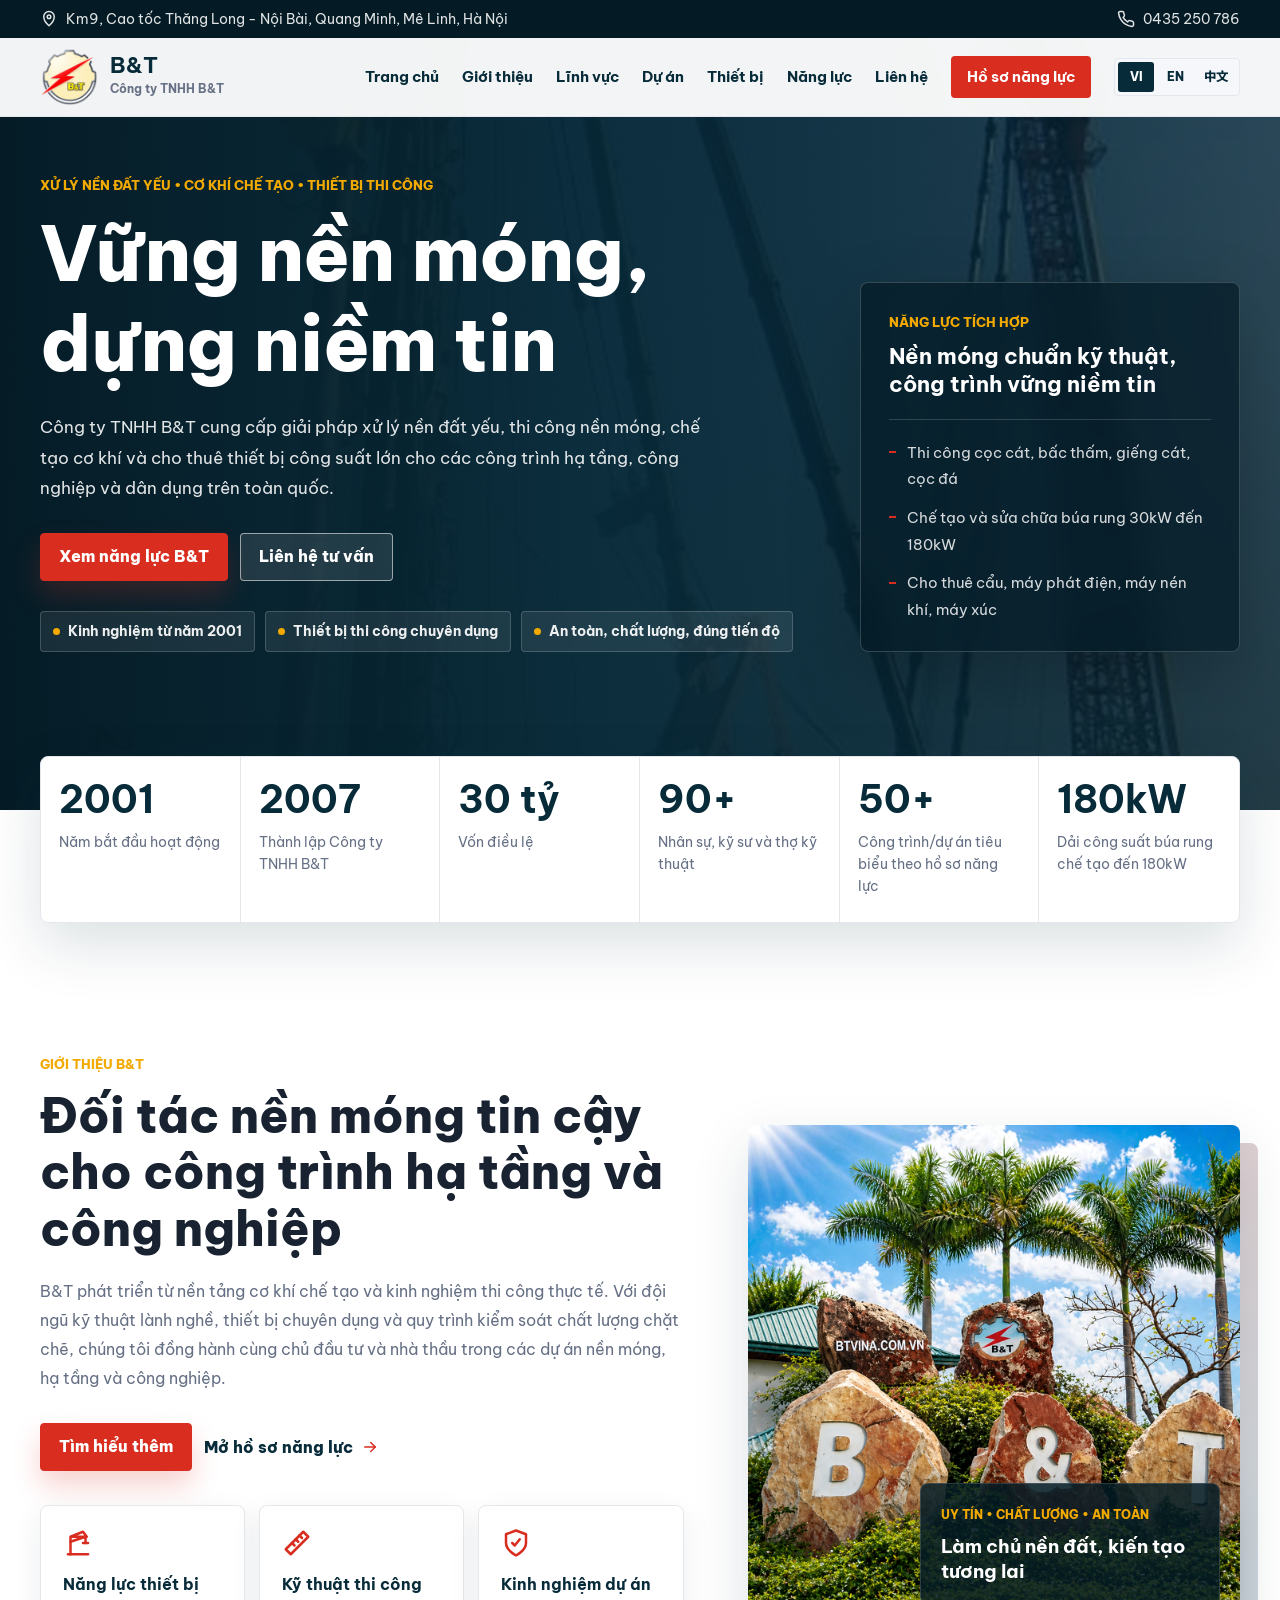
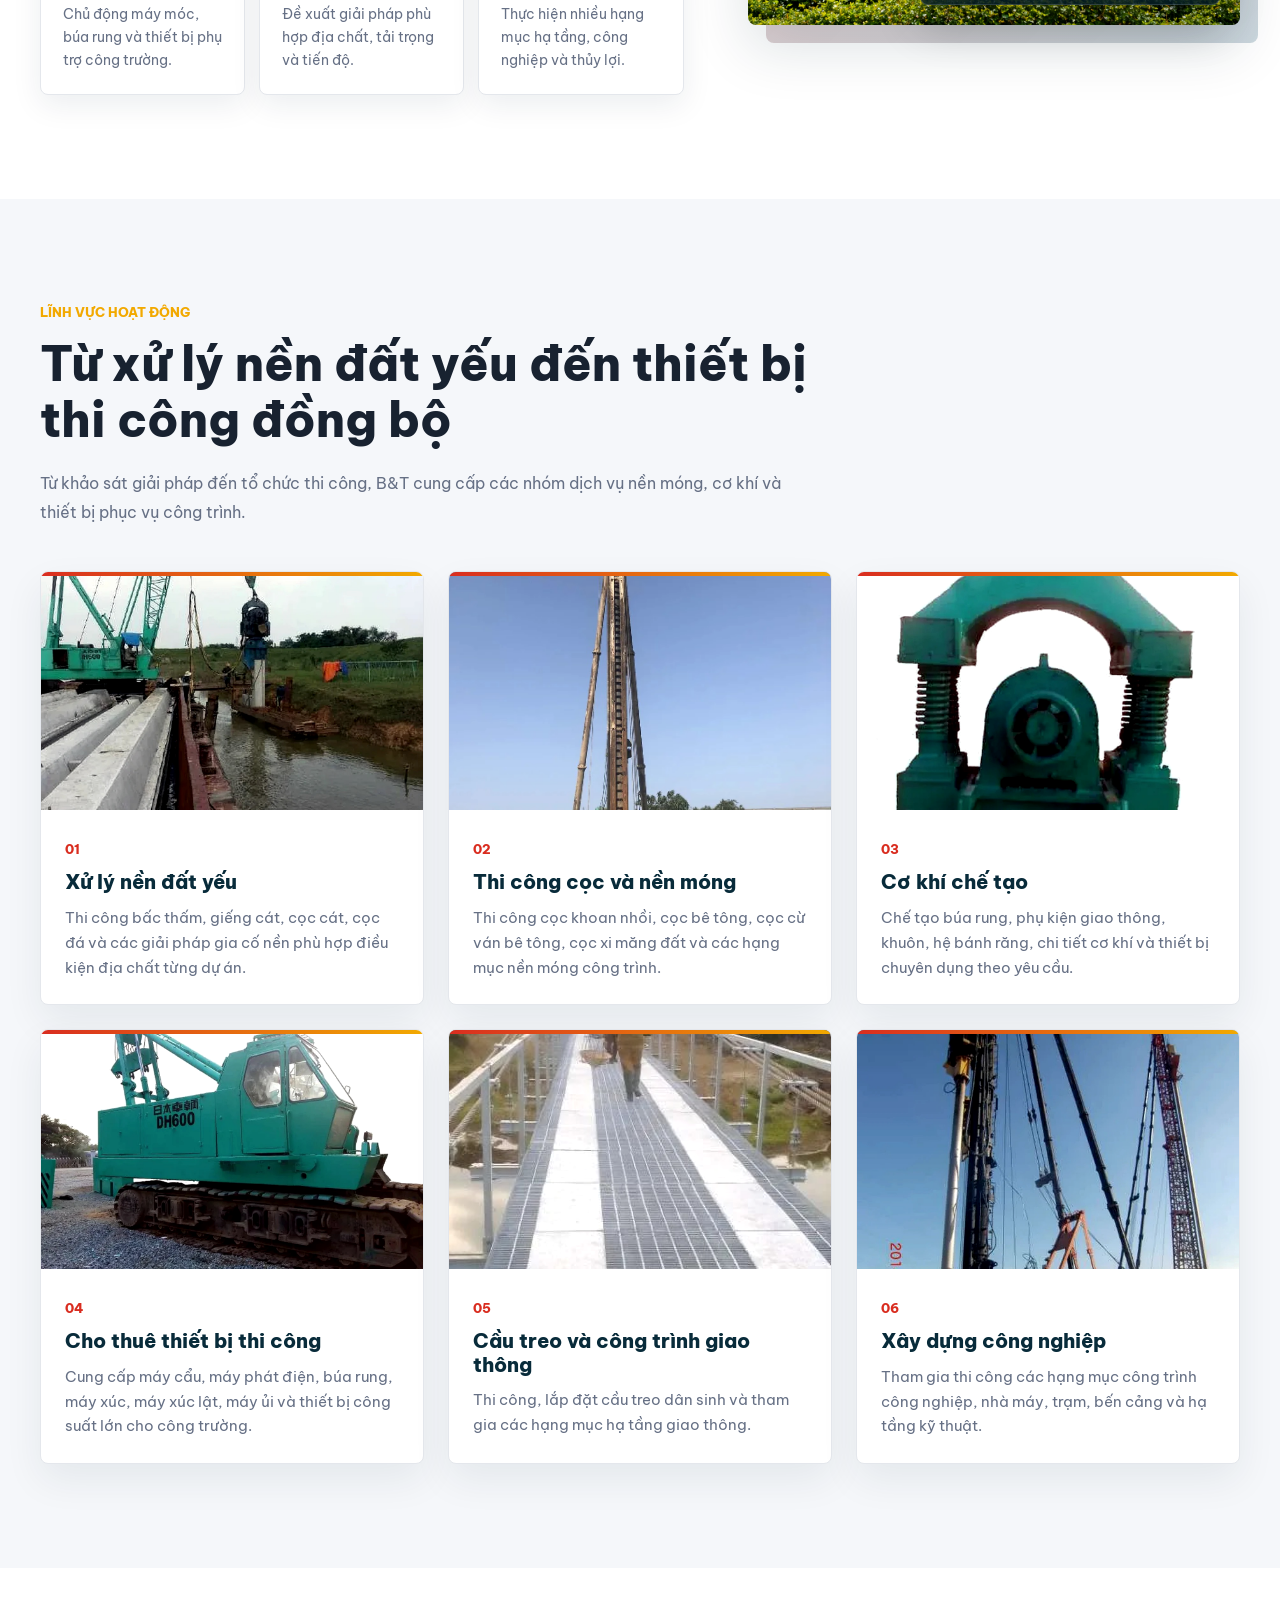
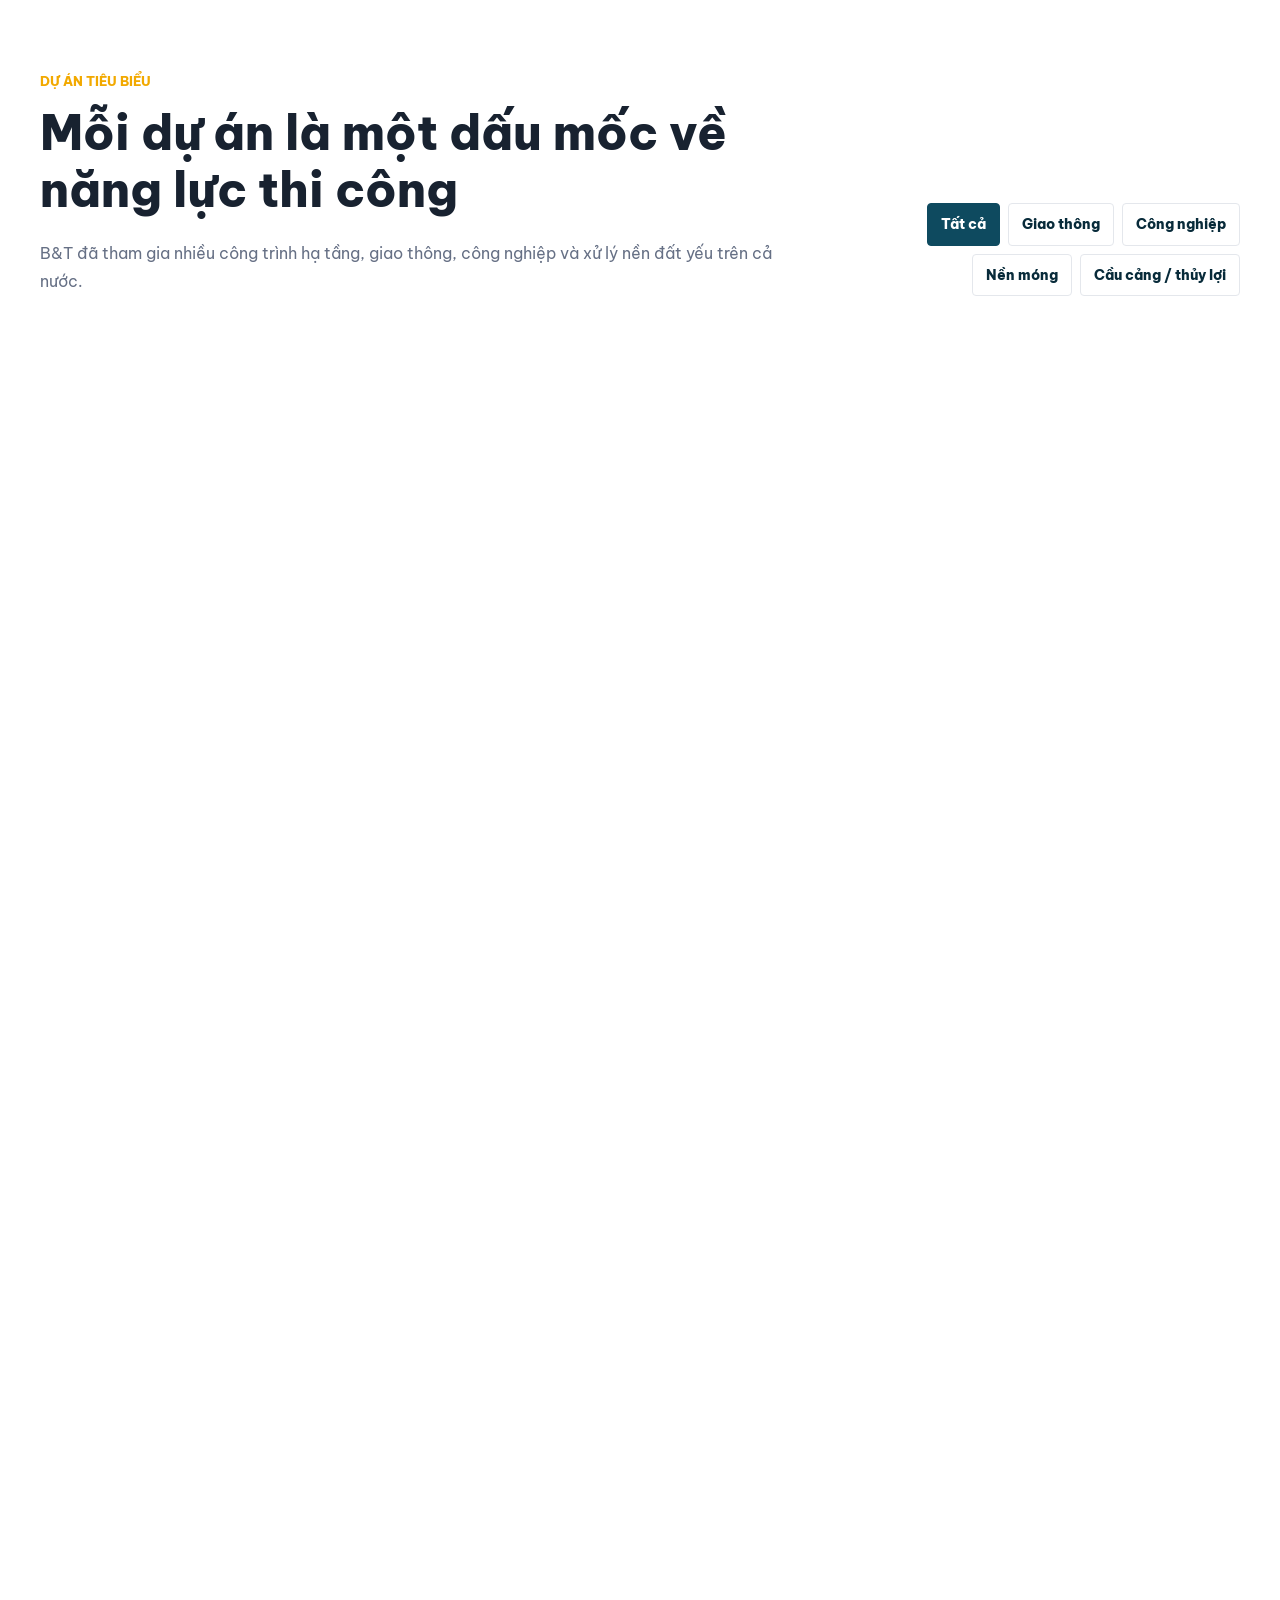
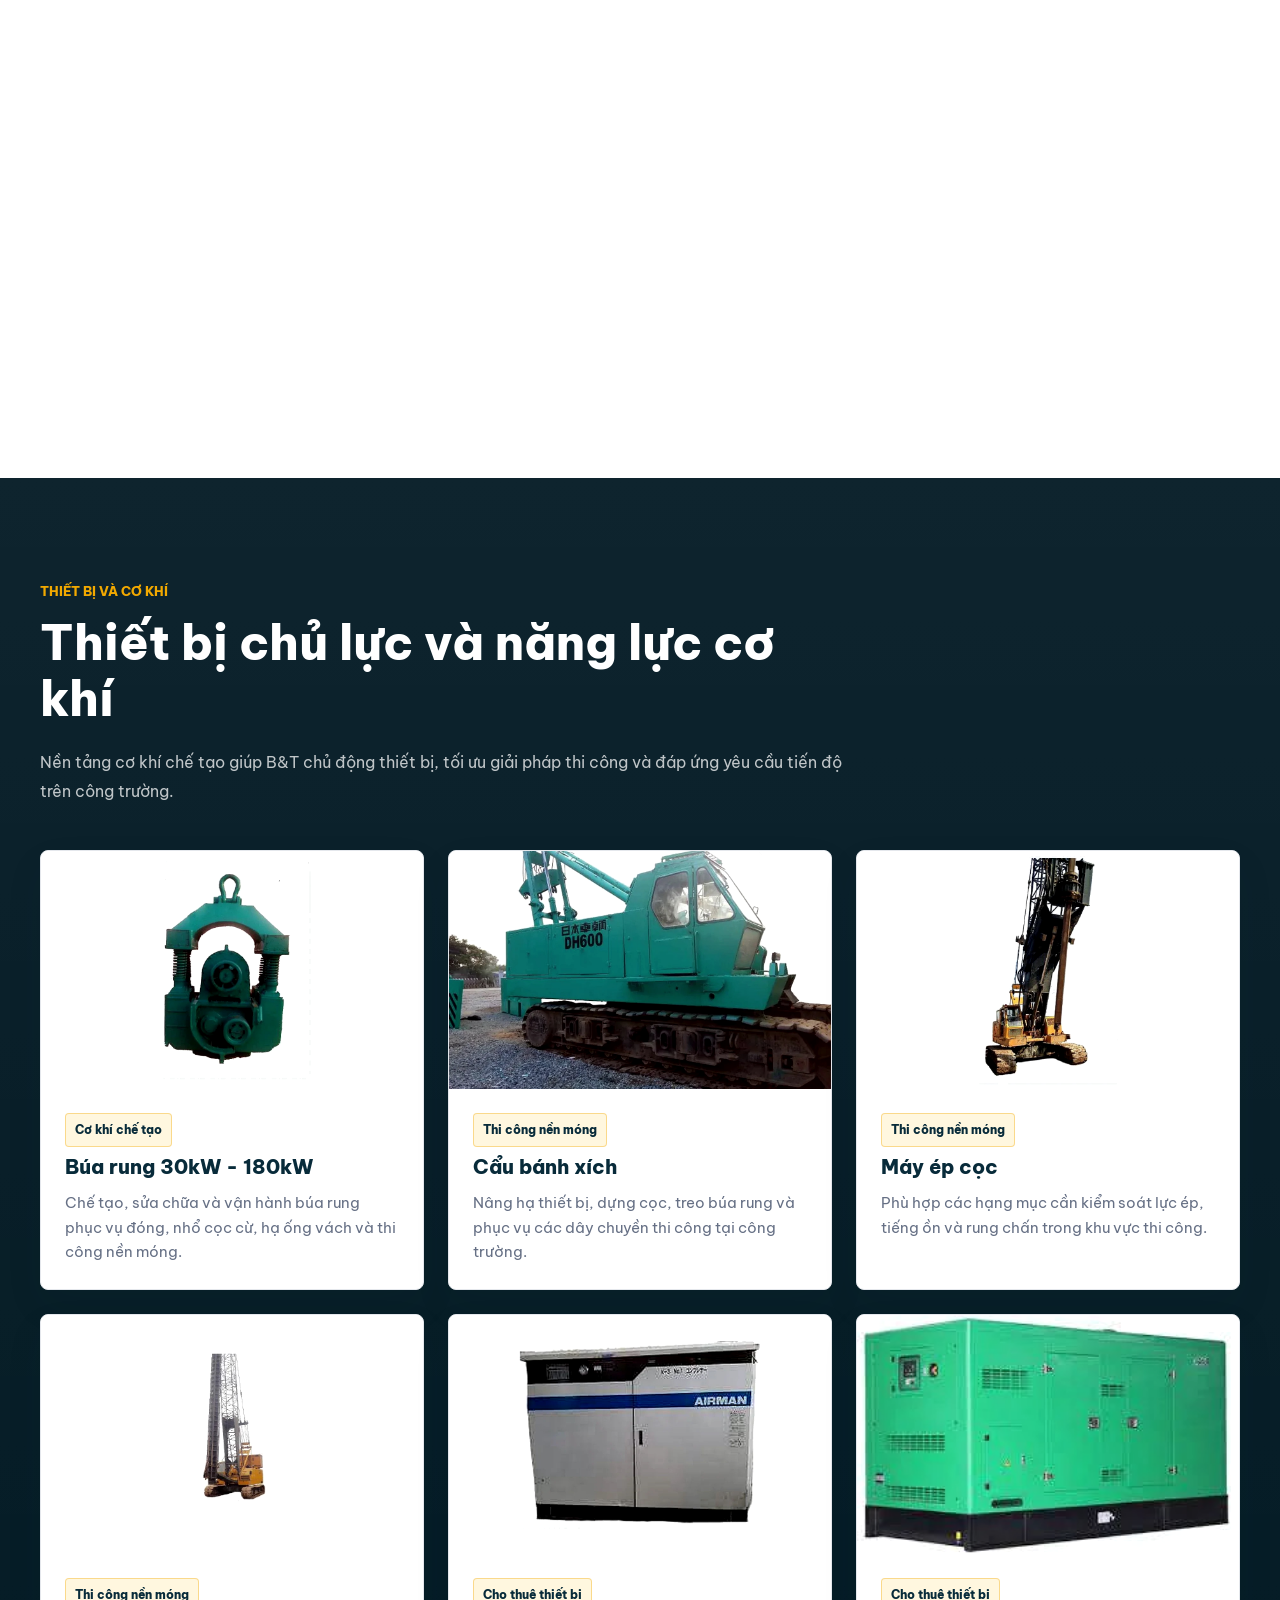
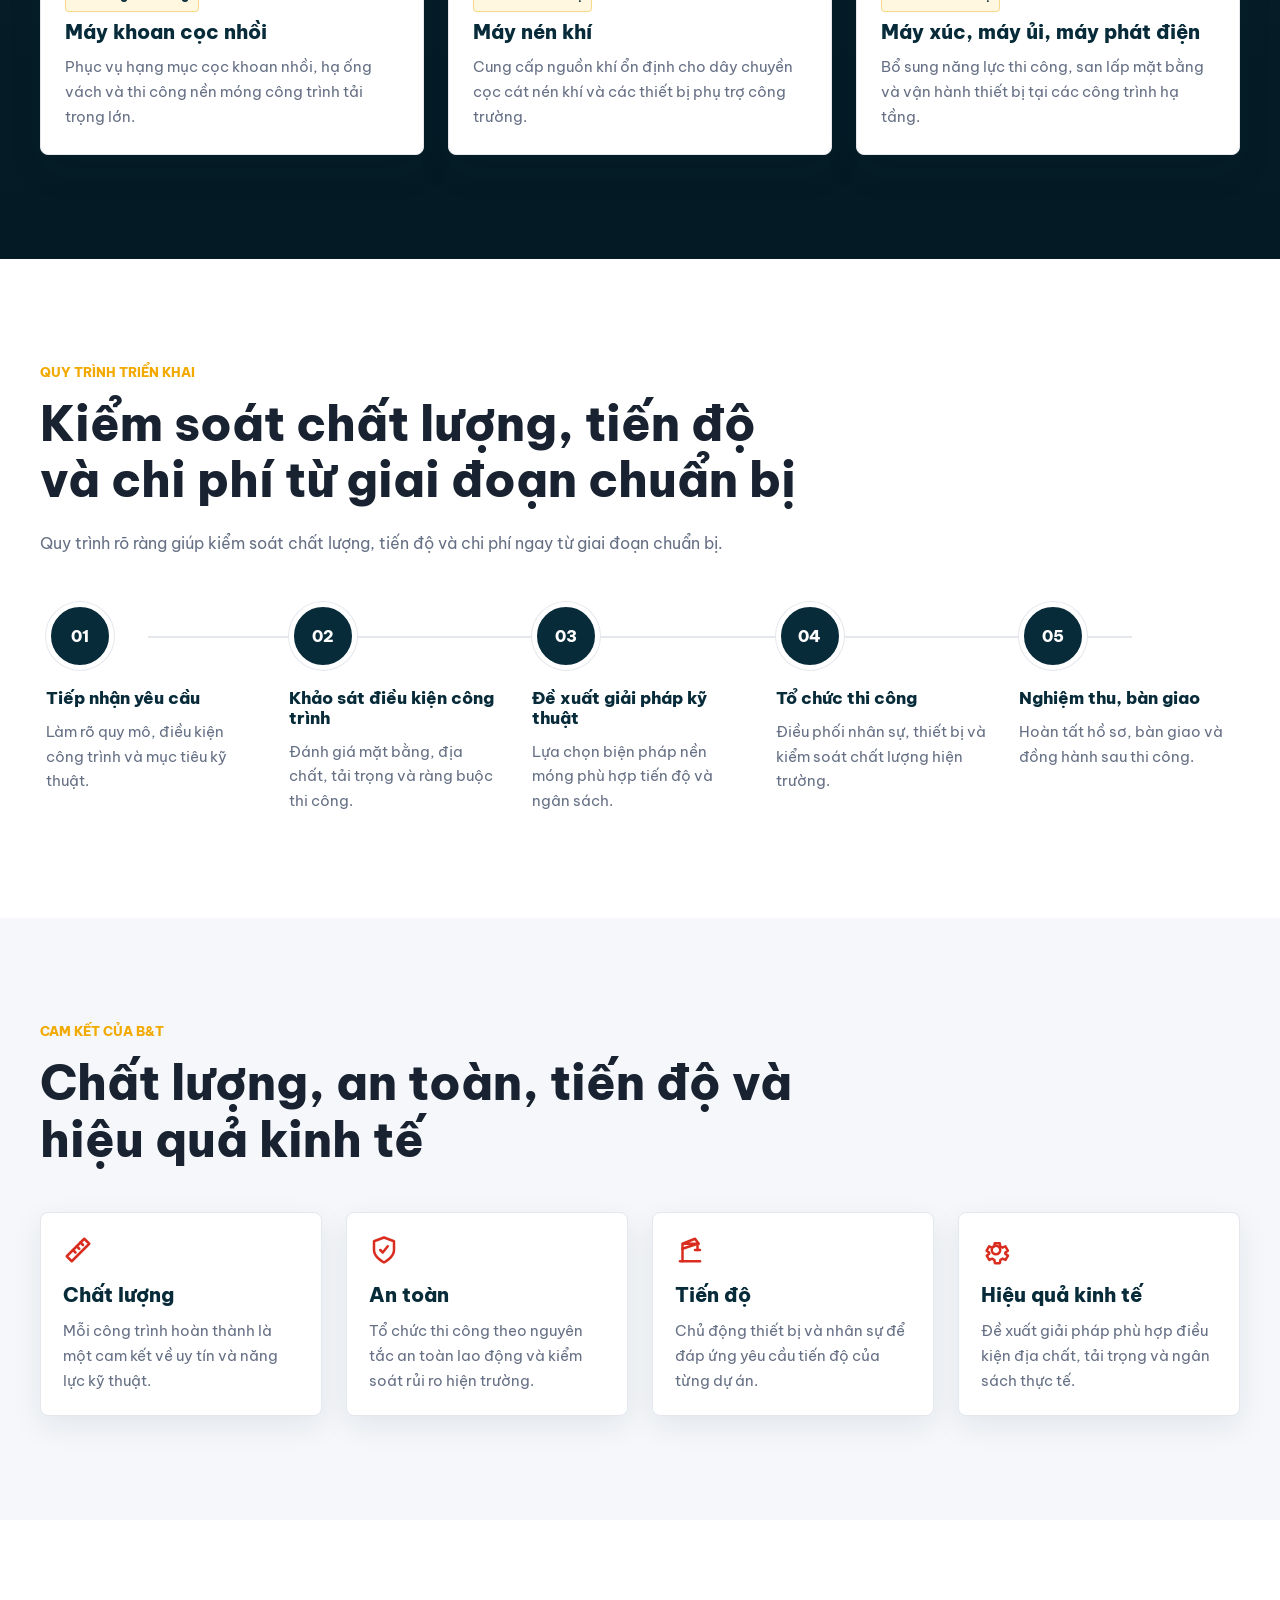
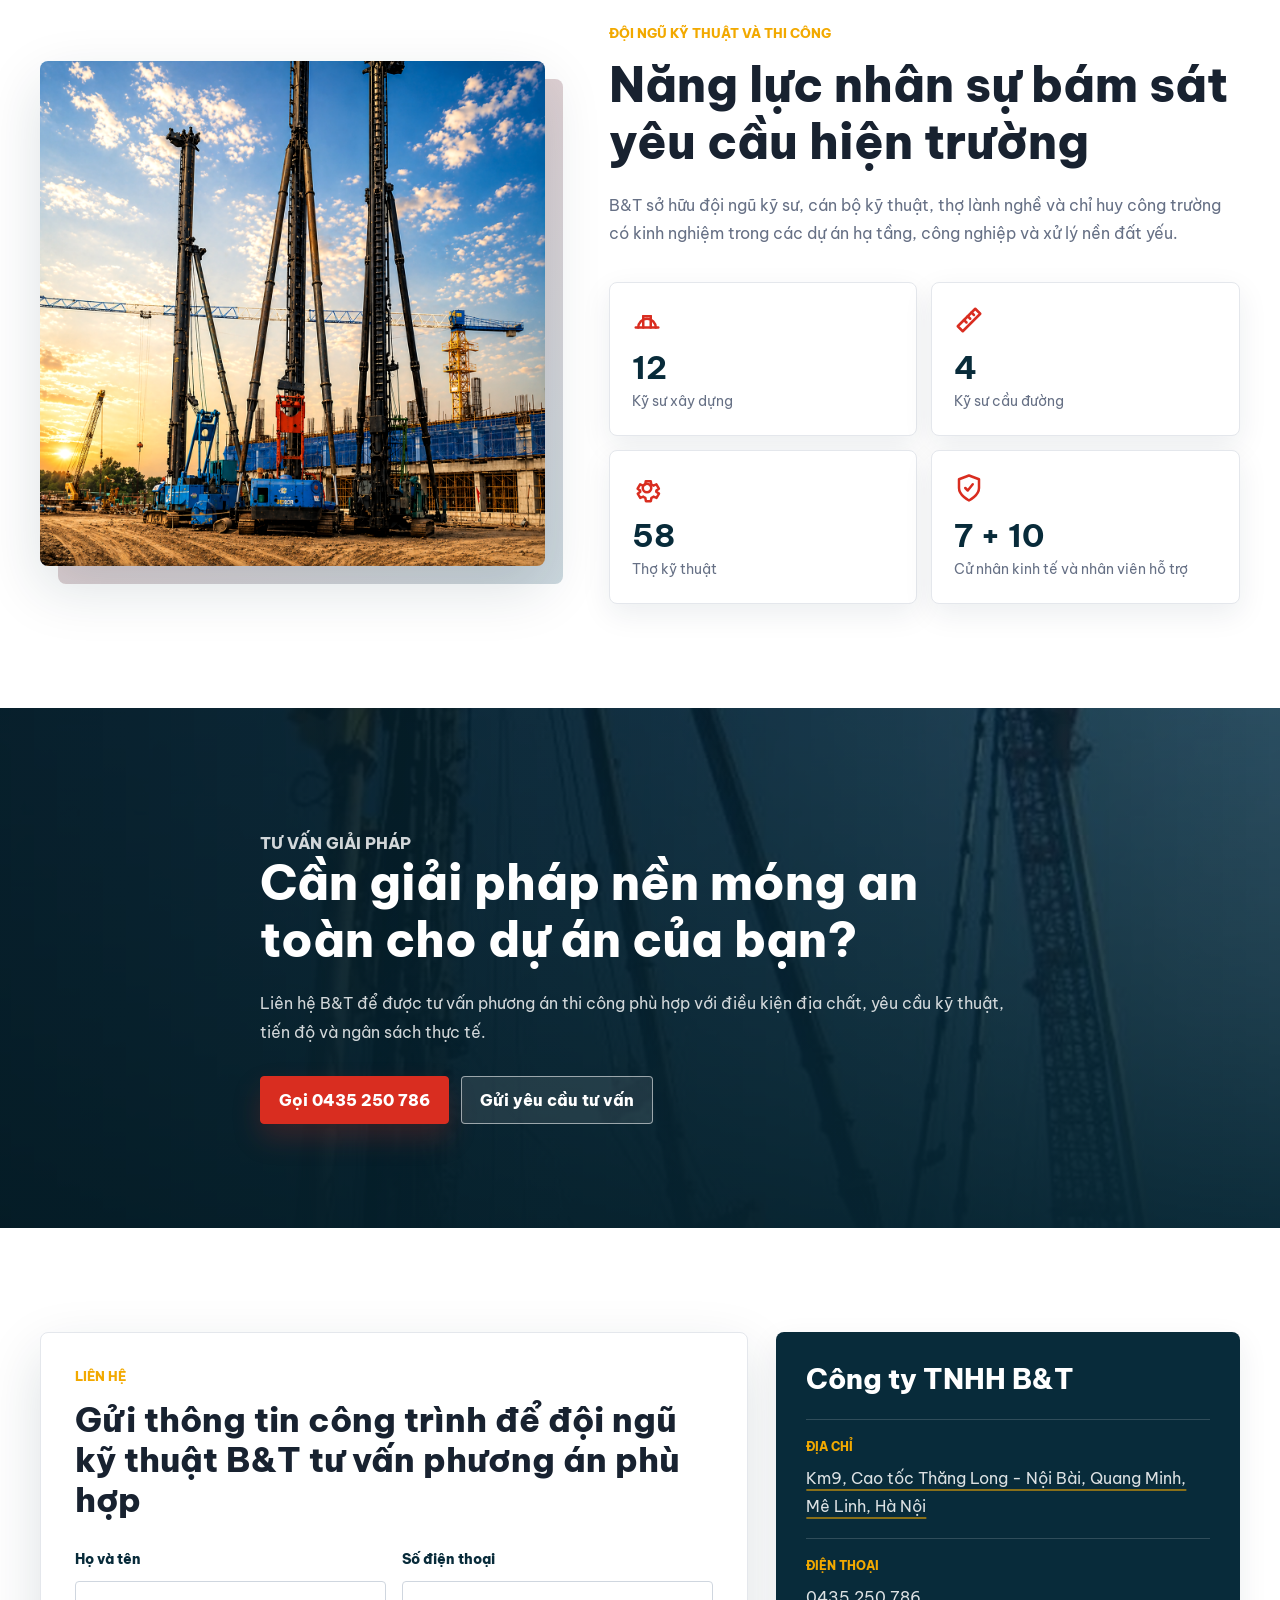
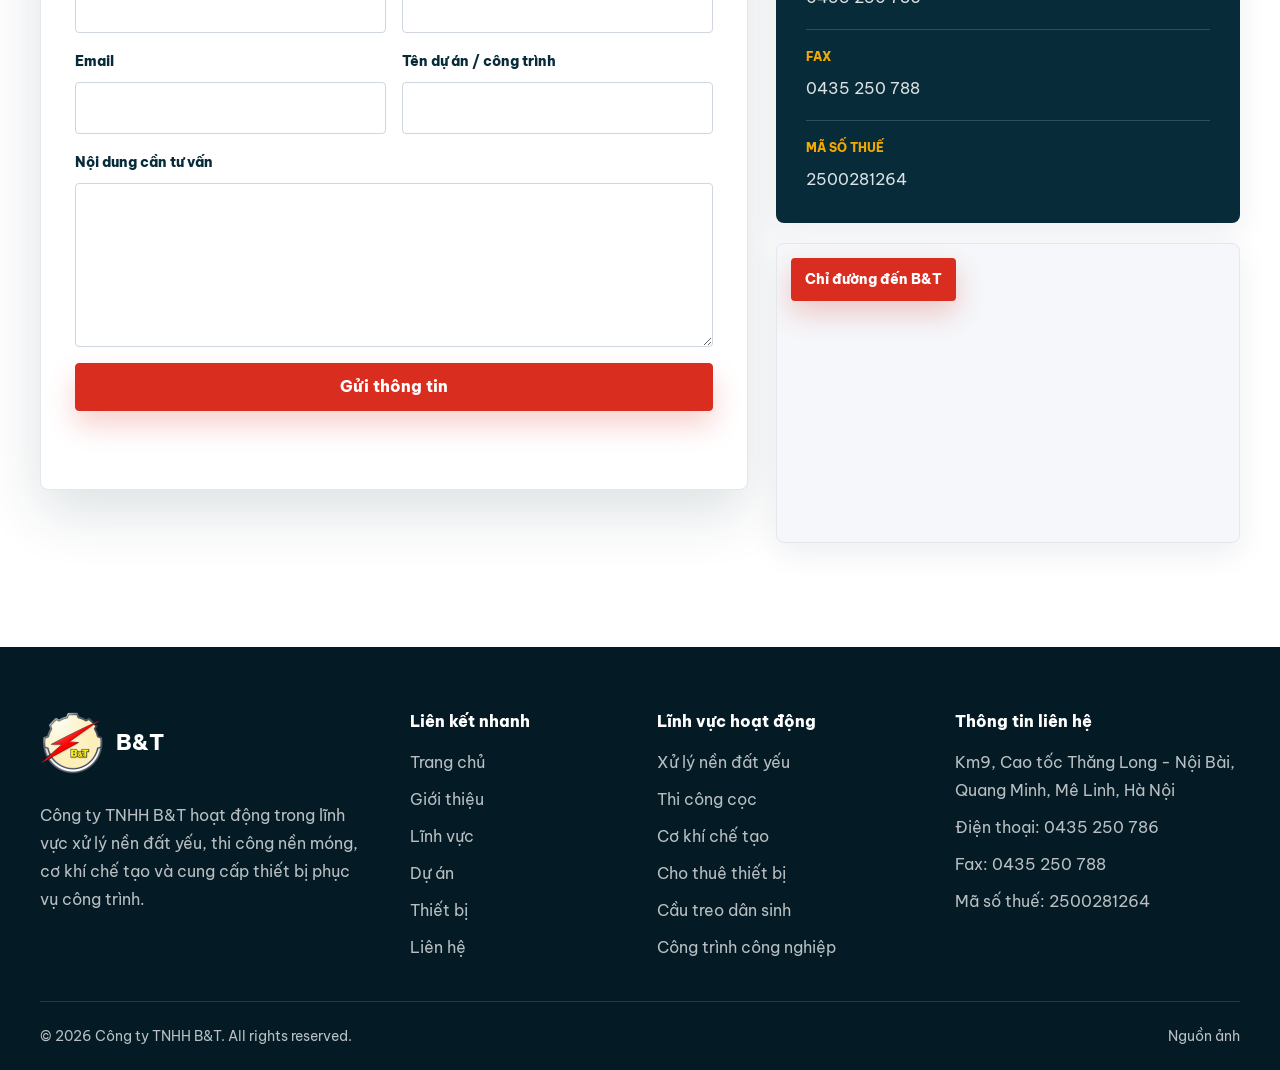
==== commit b87ddf59: "Add files via upload" ====
--- a/index.html
+++ b/index.html
@@ -15,12 +15,15 @@
     />
     <meta property="og:image" content="assets/images/hero-foundation.jpg" />
     <meta property="og:type" content="website" />
+    <link rel="alternate" hreflang="vi" href="index.html" />
+    <link rel="alternate" hreflang="en" href="index-en.html" />
+    <link rel="alternate" hreflang="zh-CN" href="index-zh.html" />
     <link rel="icon" href="favicon.png" type="image/png" />
     <link rel="preload" href="assets/images/hero-foundation.jpg" as="image" />
     <link rel="preconnect" href="https://fonts.googleapis.com" />
     <link rel="preconnect" href="https://fonts.gstatic.com" crossorigin />
     <link
-      href="https://fonts.googleapis.com/css2?family=Be+Vietnam+Pro:wght@400;500;600;700;800&display=swap"
+      href="https://fonts.googleapis.com/css2?family=Be+Vietnam+Pro:wght@400;500;600;700;800&family=Noto+Sans+SC:wght@400;500;600;700;800&display=swap"
       rel="stylesheet"
     />
     <link rel="stylesheet" href="assets/css/style.css" />
@@ -102,6 +105,8 @@
             class="nav-toggle"
             type="button"
             aria-label="Mở menu"
+            data-label-open="Mở menu"
+            data-label-close="Đóng menu"
             aria-expanded="false"
             aria-controls="main-menu"
             data-nav-toggle
@@ -120,6 +125,11 @@
             <a href="#capacity">Năng lực</a>
             <a href="#contact">Liên hệ</a>
             <a class="nav-cta" href="assets/hsnl.pdf" target="_blank" rel="noopener">Hồ sơ năng lực</a>
+            <div class="language-switcher" aria-label="Chọn ngôn ngữ">
+              <a class="is-active" href="index.html" aria-current="page">VI</a>
+              <a href="index-en.html">EN</a>
+              <a href="index-zh.html">中文</a>
+            </div>
           </div>
         </div>
       </nav>
@@ -647,7 +657,13 @@
           <div class="contact-card reveal">
             <p class="eyebrow">Liên hệ</p>
             <h2>Gửi thông tin công trình để đội ngũ kỹ thuật B&amp;T tư vấn phương án phù hợp</h2>
-            <form class="contact-form" data-contact-form novalidate>
+            <form
+              class="contact-form"
+              data-contact-form
+              data-message-invalid="Vui lòng điền đầy đủ thông tin bắt buộc trước khi gửi."
+              data-message-success="Cảm ơn quý khách. B&amp;T sẽ liên hệ lại trong thời gian sớm nhất."
+              novalidate
+            >
               <div class="form-row">
                 <label for="fullname">Họ và tên</label>
                 <input id="fullname" name="fullname" type="text" autocomplete="name" required />
--- a/assets/css/style.css
+++ b/assets/css/style.css
@@ -29,7 +29,7 @@
   margin: 0;
   color: var(--text);
   background: var(--white);
-  font-family: "Be Vietnam Pro", Inter, Arial, sans-serif;
+  font-family: "Be Vietnam Pro", Inter, "Noto Sans SC", "Microsoft YaHei", Arial, sans-serif;
   font-size: 16px;
   line-height: 1.75;
   text-rendering: optimizeLegibility;
@@ -240,6 +240,40 @@
 
 .nav-cta:hover {
   background: #b42318;
+}
+
+.language-switcher {
+  display: inline-flex;
+  align-items: center;
+  gap: 3px;
+  min-height: 38px;
+  padding: 3px;
+  background: var(--light);
+  border: 1px solid var(--border);
+  border-radius: 4px;
+}
+
+.language-switcher a {
+  display: inline-flex;
+  min-width: 36px;
+  min-height: 30px;
+  align-items: center;
+  justify-content: center;
+  padding: 4px 8px;
+  color: var(--primary);
+  border-radius: 3px;
+  font-size: 0.78rem;
+  font-weight: 800;
+}
+
+.language-switcher a::after {
+  display: none;
+}
+
+.language-switcher a:hover,
+.language-switcher a.is-active {
+  color: var(--white);
+  background: var(--primary);
 }
 
 .nav-toggle {
@@ -1356,6 +1390,16 @@
     margin-top: 6px;
   }
 
+  .language-switcher {
+    width: 100%;
+    justify-content: stretch;
+    margin-top: 6px;
+  }
+
+  .language-switcher a {
+    flex: 1;
+  }
+
   .brand small {
     display: none;
   }
